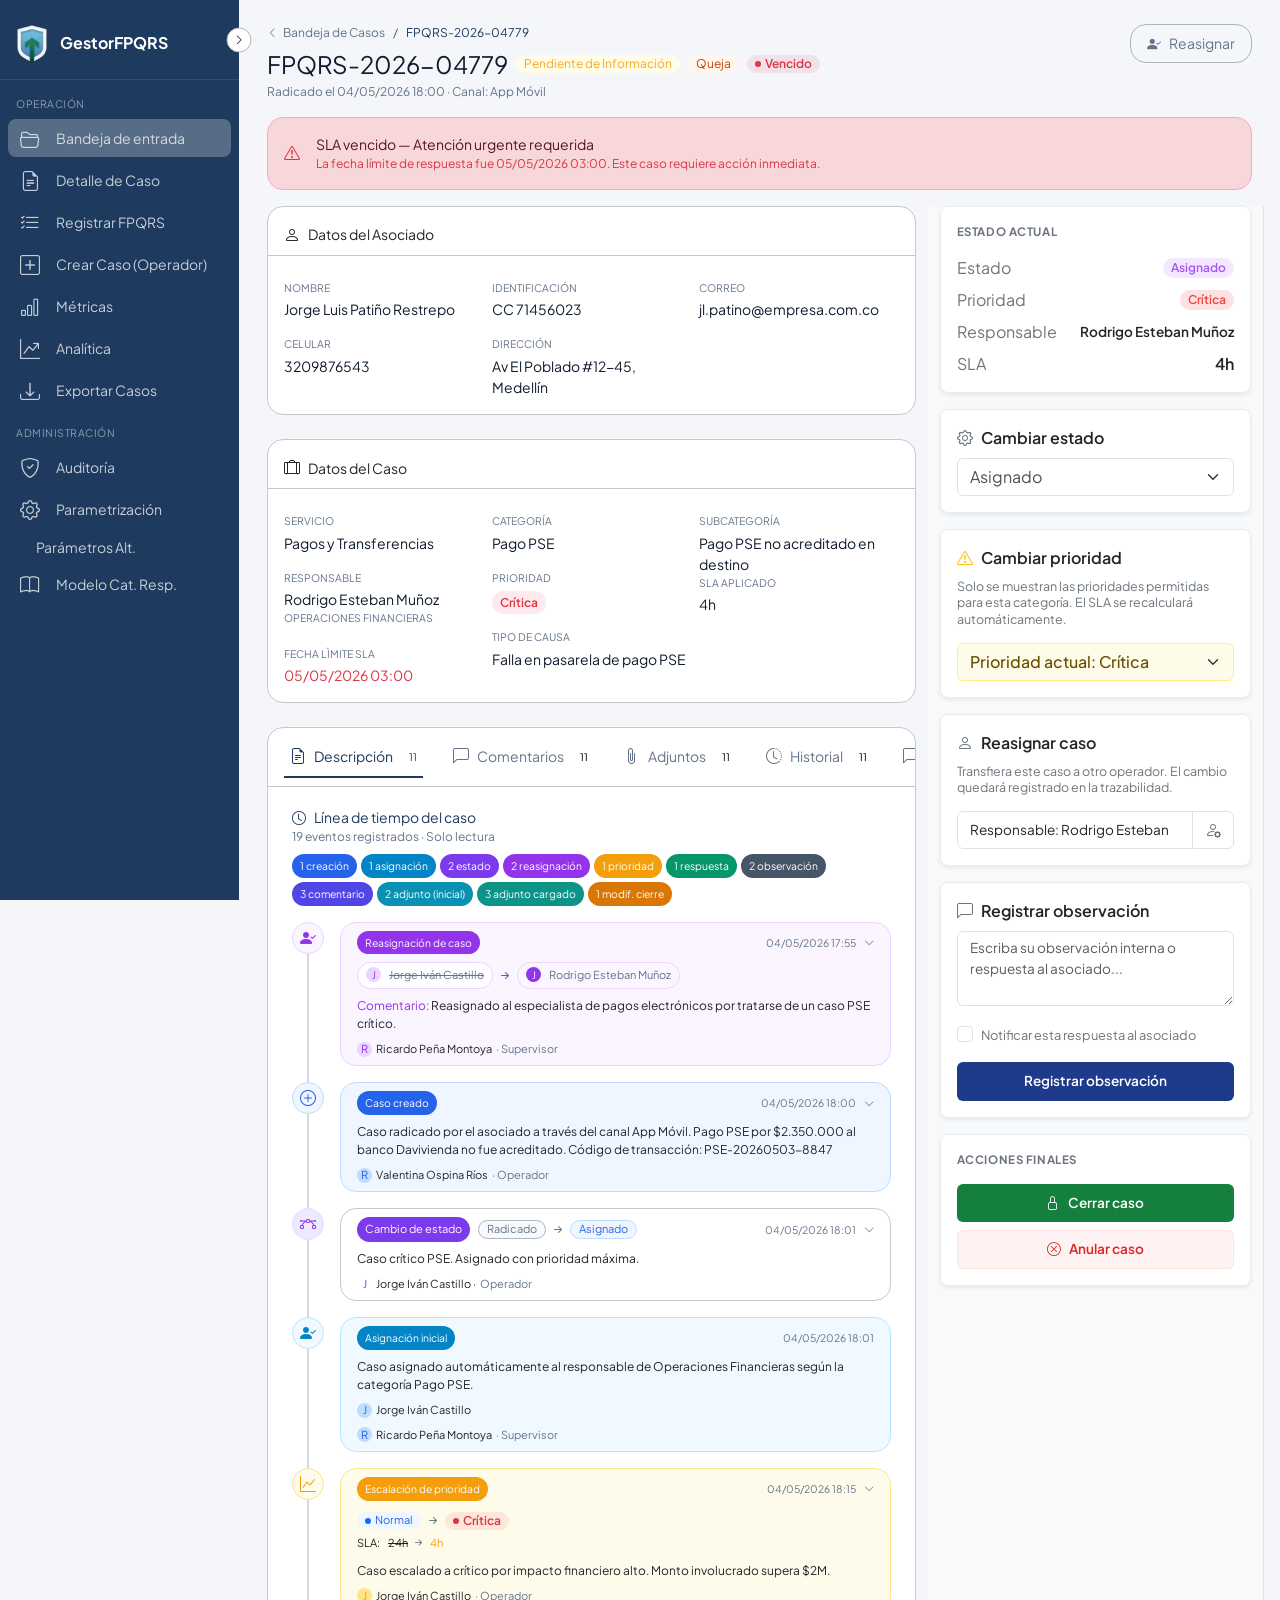
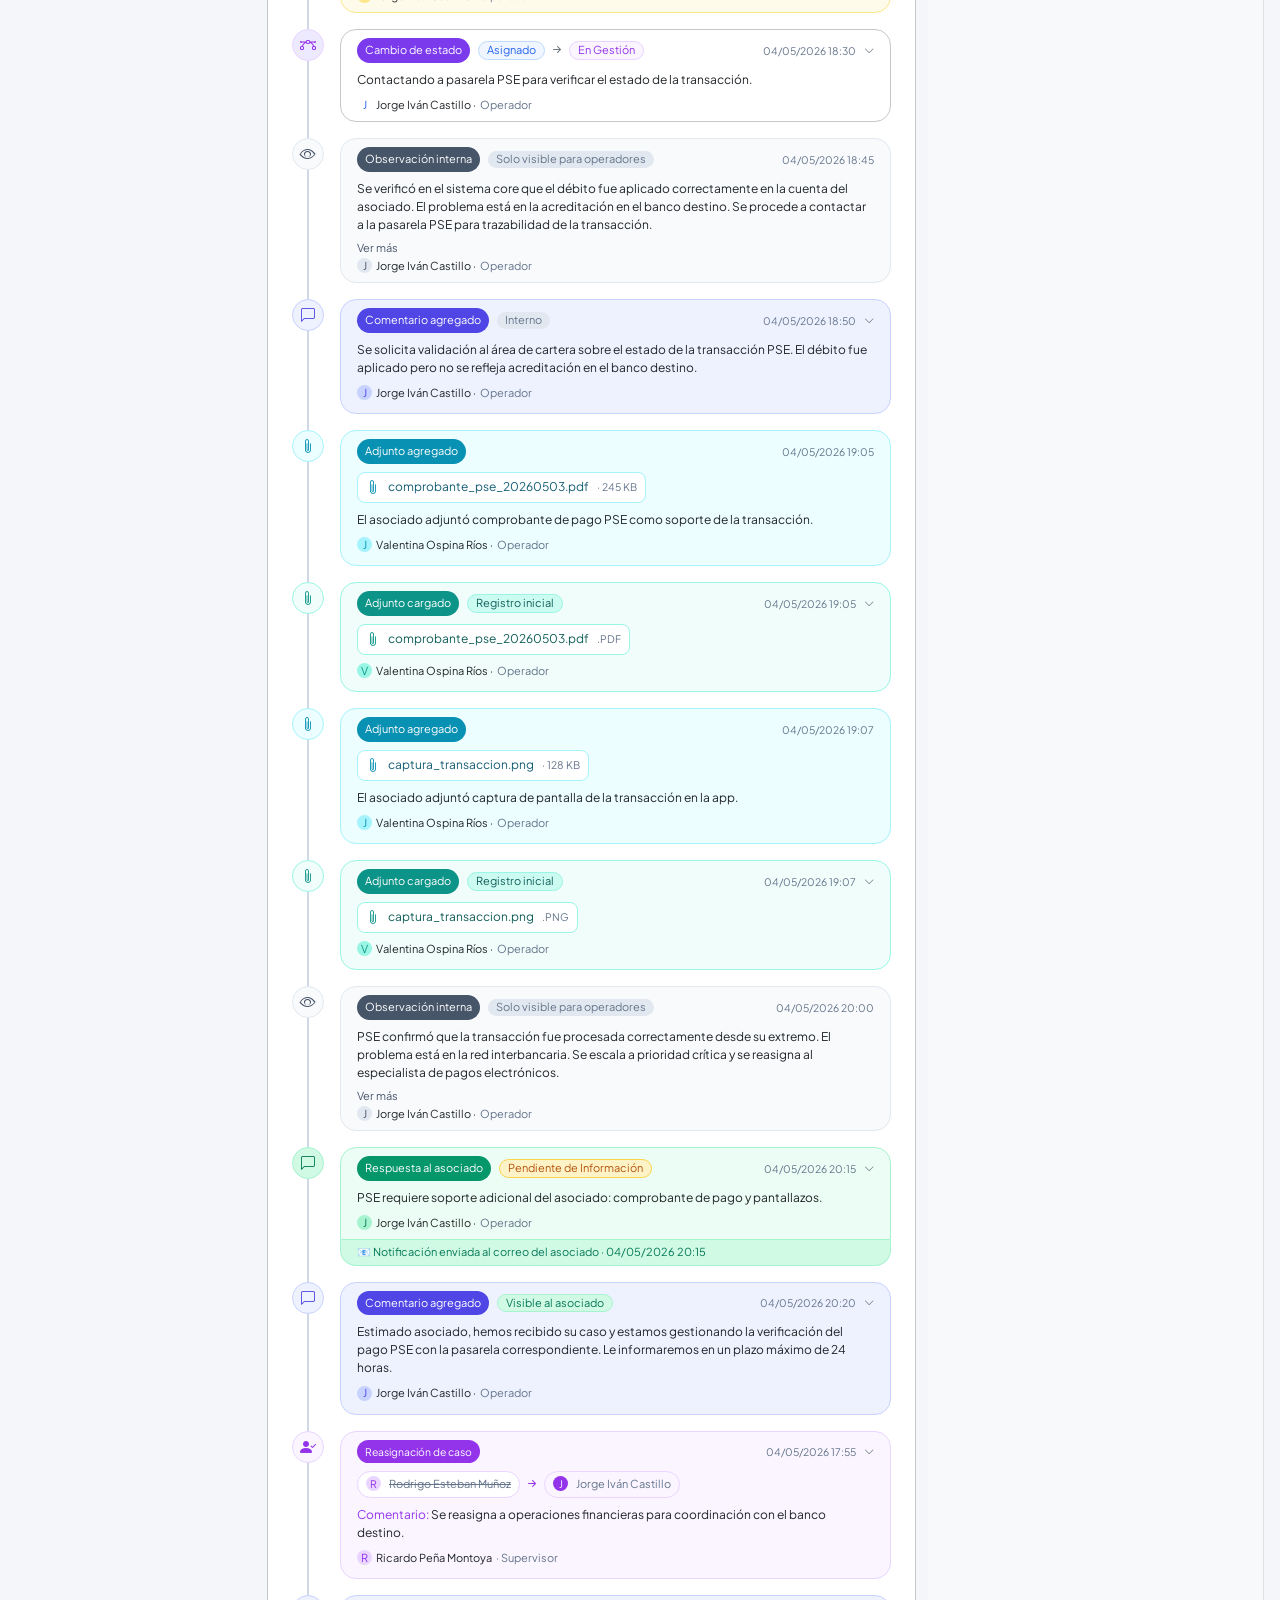
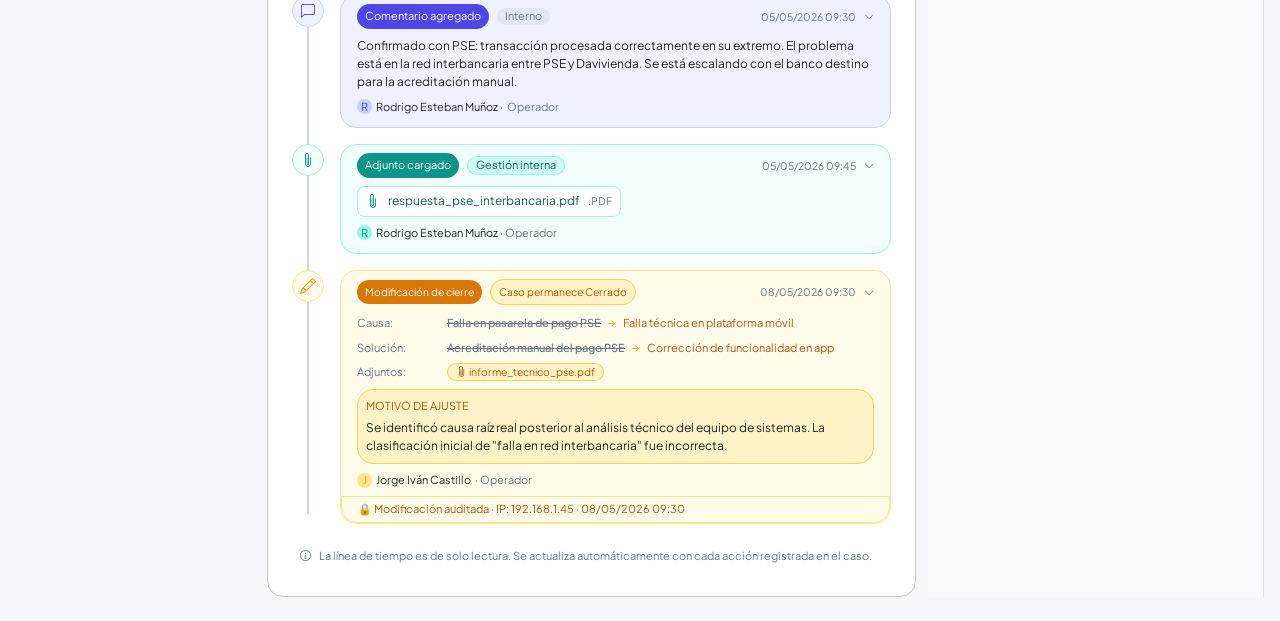
==== caseDetail.html @ 12d09655 "Terminamos el show/hide de cada tarjeta" ====
<!DOCTYPE html>
<html lang="es">
<head>
  <meta charset="UTF-8">
  <meta name="viewport" content="width=device-width, initial-scale=1.0">
  <title>GestorFPQRS - Gestión de Casos Financieros</title>
  <link href="https://cdn.jsdelivr.net/npm/bootstrap@5.3.8/dist/css/bootstrap.min.css" rel="stylesheet" integrity="sha384-sRIl4kxILFvY47J16cr9ZwB07vP4J8+LH7qKQnuqkuIAvNWLzeN8tE5YBujZqJLB" crossorigin="anonymous">
  <link rel="stylesheet" href="https://cdn.jsdelivr.net/npm/bootstrap-icons@1.13.1/font/bootstrap-icons.min.css">
  <link rel="preconnect" href="https://fonts.googleapis.com">
  <link rel="preconnect" href="https://fonts.gstatic.com" crossorigin>
  <link href="https://fonts.googleapis.com/css2?family=Plus+Jakarta+Sans:ital,wght@0,200..800;1,200..800&family=Zilla+Slab:ital,wght@0,300;0,400;0,500;0,600;0,700;1,300;1,400;1,500;1,600;1,700&display=swap" rel="stylesheet">
  <link rel="stylesheet" href="/assets/css/index.css" />
</head>
<body>
  <div class="container-fluid p-0">

    <div class="w-100 min-vh-100 d-flex justify-content-between align-items-stretch">
      <aside class="Management-left-bar py-4 text-white d-flex flex-column flex-shrink-0 bg-clr-primary">
        <div class="Management-left-bar__content d-flex align-items-center gap-2 border-bottom border-1 border-white border-opacity-10 w-100 px-3 pb-3 position-relative">
          <figure class="m-0 Management-left-bar__content-logo">
            <img src="./assets/images/logo.webp" alt="Logo" />
          </figure>
          <p class="m-0 ms-1 fw-bold hide-nav-child">GestorFPQRS</p>

          <button type="button"  id="btnMenuAction" class="bg-white border border-1 border-dark-subtle rounded-circle position-absolute top-0 start-100 translate-middle d-flex justify-content-center align-items-center btn-float mt-3">
            <i class="bi bi-chevron-right text-small2"></i>
          </button>
        </div>

        <div class="Management-left-bar__menu p-2 py-3">
          <p class="menu-title text-small2 text-white text-opacity-50 text-uppercase fw-normal ps-2 my-2 mt-0 hide-nav-child">Operación</p>
          <nav class="navigation d-flex flex-column gap-1">
            <a href="#" class="text-decoration-none px-2 py-1 text-white text-opacity-75 rounded-3 d-flex align-items-center gap-3 bg-white bg-opacity-25">
              <i class="bi bi-folder2-open ms-1 fs-5"></i>
              <span  class="pe-3 hide-nav-child">Bandeja de entrada</span>
            </a>
            <a href="#" class="text-decoration-none px-2 py-1 text-white text-opacity-75 rounded-3 d-flex align-items-center gap-3">
              <i class="bi bi-file-earmark-text ms-1 fs-5"></i>
              <span  class="pe-3 hide-nav-child">Detalle de Caso</span>
            </a>
            <a href="#" class="text-decoration-none px-2 py-1 text-white text-opacity-75 rounded-3 d-flex align-items-center gap-3">
              <i class="bi bi-list-check ms-1 fs-5"></i>
              <span  class="pe-3 hide-nav-child">Registrar FPQRS</span>
            </a>
            <a href="#" class="text-decoration-none px-2 py-1 text-white text-opacity-75 rounded-3 d-flex align-items-center gap-3">
              <i class="bi bi-plus-square ms-1 fs-5"></i>
              <span  class="pe-3 hide-nav-child">Crear Caso (Operador)</span>
            </a>
            <a href="#" class="text-decoration-none px-2 py-1 text-white text-opacity-75 rounded-3 d-flex align-items-center gap-3">
              <i class="bi bi-bar-chart ms-1 fs-5"></i>
              <span  class="pe-3 hide-nav-child">Métricas</span>
            </a>
            <a href="#" class="text-decoration-none px-2 py-1 text-white text-opacity-75 rounded-3 d-flex align-items-center gap-3">
              <i class="bi bi-graph-up-arrow ms-1 fs-5"></i>
              <span  class="pe-3 hide-nav-child">Analítica</span>
            </a>
            <a href="#" class="text-decoration-none px-2 py-1 text-white text-opacity-75 rounded-3 d-flex align-items-center gap-3">
              <i class="bi bi-download ms-1 fs-5"></i>
              <span  class="pe-3 hide-nav-child">Exportar Casos</span>
            </a>
          </nav>
        </div>
        <div class="Management-left-bar__menu p-2 pt-0">
          <p class="menu-title text-small2 text-white text-opacity-50 text-uppercase fw-normal ps-2 my-2 mt-0 hide-nav-child">Administración</p>
          <nav class="navigation d-flex flex-column gap-1">
            <a href="#" class="text-decoration-none px-2 py-1 text-white text-opacity-75 rounded-3 d-flex align-items-center gap-3">
              <i class="bi bi-shield-check ms-1 fs-5"></i>
              <span  class="pe-3 hide-nav-child">Auditoría</span>
            </a>
            <a href="#" class="text-decoration-none px-2 py-1 text-white text-opacity-75 rounded-3 d-flex align-items-center gap-3">
              <i class="bi bi-gear ms-1 fs-5"></i>
              <span  class="pe-3 hide-nav-child">Parametrización</span>
            </a>
            <a href="#" class="text-decoration-none px-2 py-1 text-white text-opacity-75 rounded-3 d-flex align-items-center gap-3">
              <i class="bi bi-flask ms-1 fs-5"></i>
              <span  class="pe-3 hide-nav-child">Parámetros Alt.</span>
            </a>
            <a href="#" class="text-decoration-none px-2 py-1 text-white text-opacity-75 rounded-3 d-flex align-items-center gap-3">
              <i class="bi bi-book ms-1 fs-5"></i>
              <span  class="pe-3 hide-nav-child">Modelo Cat. Resp.</span>
            </a>
          </nav>
        </div>

      </aside>

      <main class="d-flex justify-content-start align-items-start flex-column py-4 flex-grow-1 main-content px-3">
        <header class="container-xxl d-flex justify-content-between align-items-start">
          <div class="">
            <nav aria-label="breadcrumb">
              <ol class="breadcrumb align-items-start mb-2">
                <li class="breadcrumb-item d-flex"><a href="#" class="text-decoration-none text-small cl-card-text"><i class="bi bi-chevron-left text-small2 me-1"></i> Bandeja de Casos</a></li>
                <li class="breadcrumb-item active text-small clr-primary" aria-current="page">FPQRS-2026-04779</li>
              </ol>
            </nav>
            <div class="d-flex align-items-center gap-2">
              <h3 class="text-blue-black fw-normal mb-0 fs-4 text-uppercase">FPQRS-2026-04779</h3>
              <p class="badged-pending px-2 rounded-4 m-0 bg-opacity-10 text-small">Pendiente de Información</p>
              <p class="badged-queja px-2 rounded-4 m-0 bg-opacity-10 text-small">Queja</p>
              <span class="text-small text-danger fw-semibold bg-danger px-2 rounded-4 bg-opacity-10 d-flex align-items-center">
                <span class="rounded-circle bg-danger d-inline-block me-1" style="width:6px;height:6px"></span>
                Vencido
              </span>
            </div>
            <p class="text-small cl-card-text mt-1">Radicado el 04/05/2026 18:00 · Canal: App Móvil</p>
          </div>
          <button class="d-flex justify-content-center align-items-center gap-2 border-1 p-2 px-3 rounded-4 bg-transparent border border-1 border-dark-subtle">
            <i class="bi bi-person-check-fill fs-14 cl-card-text"></i>
            <span class="fs-14 cl-card-text">Reasignar</span>
          </button>
        </header>
        <div class="container-xxl">
          <div class="alert alert-danger d-flex align-items-center justify-content-start w-100 rounded-4 p-3 " role="alert">
            <i class="bi bi-exclamation-triangle fs-6 fw-bold text-danger pe-3"></i>
            <div>
              <p class="mb-0 fs-14 text-danger-emphasis">SLA vencido — Atención urgente requerida</p>
              <p class="mb-0 text-small text-danger">La fecha límite de respuesta fue 05/05/2026 03:00. Este caso requiere acción inmediata.</p>
            </div>
          </div>
        </div>

        <div class="container-xxl">
          <div class="row justify-content-center g-4">
            <div class="col-xl-8 col-12">
              <div class="bg-white rounded-4 border border-1 border-secondary-subtle">
                <div class="d-flex align-items-center gap-2 p-3 pb-2 border-bottom border-1 border-secondary-subtle">
                  <i class="bi bi-person"></i>
                  <p class="m-0 fs-14">Datos del Asociado</p>
                </div>
                <div class="p-3 pt-2">
                  <div class="row mt-2 g-2">
                    <div class="col-12 col-sm-6 col-md-4 d-flex flex-column gap-3">
                      <div class="data-name">
                        <p class="text-uppercase text-small2 cl-card-text mb-1">Nombre</p>
                        <p class="fs-14 mb-0 text-blue-black">Jorge Luis Patiño Restrepo</p>
                      </div>
                      <div class="data-name">
                        <p class="text-uppercase text-small2 cl-card-text mb-1">Celular</p>
                        <p class="fs-14 mb-0 text-blue-black">3209876543</p>
                      </div>
                    </div>
                    <div class="col-12 col-sm-6 col-md-4 d-flex flex-column gap-3">
                      <div class="data-name">
                        <p class="text-uppercase text-small2 cl-card-text mb-1">Identificación</p>
                        <p class="fs-14 mb-0 text-blue-black">CC 71456023</p>
                      </div>
                      <div class="data-name">
                        <p class="text-uppercase text-small2 cl-card-text mb-1">Dirección</p>
                        <p class="fs-14 mb-0 text-blue-black">Av El Poblado #12-45, Medellín</p>
                      </div>
                    </div>
                    <div class="col-12 col-md-4">
                      <div class="data-name">
                        <p class="text-uppercase text-small2 cl-card-text mb-1">Correo</p>
                        <p class="fs-14 mb-0 text-blue-black">jl.patino@empresa.com.co</p>
                      </div>
                    </div>
                  </div>
                </div>
              </div>

              <div class="bg-white rounded-4 border border-1 border-secondary-subtle mt-4">
                <div class="d-flex align-items-center gap-2 p-3 pb-2 border-bottom border-1 border-secondary-subtle">
                  <i class="bi bi-suitcase-lg"></i>
                  <p class="m-0 fs-14">Datos del Caso</p>
                </div>
                <div class="p-3 pt-2">
                  <div class="row mt-2 g-2">
                    <div class="col-12 col-sm-6 col-md-4 d-flex flex-column gap-3">
                      <div class="data-name">
                        <p class="text-uppercase text-small2 cl-card-text mb-1">Servicio</p>
                        <p class="fs-14 mb-0 text-blue-black">Pagos y Transferencias</p>
                      </div>
                      <div class="data-name">
                        <p class="text-uppercase text-small2 cl-card-text mb-1">Responsable</p>
                        <p class="fs-14 mb-0 text-blue-black">Rodrigo Esteban Muñoz</p>
                        <p class="text-uppercase text-small2 cl-card-text mb-1">Operaciones Financieras</p>
                      </div>
                      <div class="data-name">
                        <p class="text-uppercase text-small2 cl-card-text mb-1">Fecha lìmite SLA</p>
                        <p class="fs-14 mb-0 text-danger">05/05/2026 03:00</p>
                      </div>
                    </div>
                    <div class="col-12 col-sm-6 col-md-4 d-flex flex-column gap-3">
                      <div class="data-name">
                        <p class="text-uppercase text-small2 cl-card-text mb-1">Categoría</p>
                        <p class="fs-14 mb-0 text-blue-black">Pago PSE</p>
                      </div>
                      <div class="data-name">
                        <p class="text-uppercase text-small2 cl-card-text mb-1">Prioridad</p>
                        <span class="text-small text-danger fw-semibold bg-danger py-1 px-2 rounded-4 bg-opacity-10 ">
                          Crítica
                        </span>
                      </div>
                      <div class="data-name">
                        <p class="text-uppercase text-small2 cl-card-text mb-1">Tipo de Causa</p>
                        <p class="fs-14 mb-0 text-blue-black">Falla en pasarela de pago PSE</p>
                      </div>
                    </div>
                    <div class="col-12 col-md-4">
                      <div class="data-name">
                        <p class="text-uppercase text-small2 cl-card-text mb-1">Subcategoría</p>
                        <p class="fs-14 mb-0 text-blue-black">Pago PSE no acreditado en destino</p>
                      </div>
                      <div class="data-name">
                        <p class="text-uppercase text-small2 cl-card-text mb-1">SLA aplicado</p>
                        <p class="fs-14 mb-0 text-blue-black">4h</p>
                      </div>
                    </div>
                  </div>
                </div>
              </div>

              <div class="bg-white rounded-4 border border-1 border-secondary-subtle mt-4">
                <div class="p-2 px-3 d-flex gap-4 overflow-x-auto border-bottom border-1 border-secondary-subtle">
                  <button class="border-0 border-bottom border-2 border-white py-2 bg-transparent d-flex align-items-center gap-2 btn-tab-active outline-0 btnTab" data-tab="description">
                    <i class="bi bi-file-earmark-text cl-card-text"></i>
                    <span class="fs-14 cl-card-text">Descripción</span>
                    <span class="text-small2 ms-2">11</span>
                  </button>
                  <button class="border-0 border-bottom border-2 border-white py-2 bg-transparent d-flex align-items-center gap-2 outline-0 btnTab" data-tab="comments">
                    <i class="bi bi-chat-left cl-card-text"></i>
                    <span class="fs-14 cl-card-text">Comentarios</span>
                    <span class="text-small2 ms-2">11</span>
                  </button>
                  <button class="border-0 border-bottom border-2 border-white py-2 bg-transparent d-flex align-items-center gap-2 outline-0 btnTab" data-tab="clip">
                    <i class="bi bi-paperclip cl-card-text"></i>
                    <span class="fs-14 cl-card-text">Adjuntos</span>
                    <span class="text-small2 ms-2">11</span>
                  </button>
                  <button class="border-0 border-bottom border-2 border-white py-2 bg-transparent d-flex align-items-center gap-2 outline-0 btnTab" data-tab="history">
                    <i class="bi bi-clock-history cl-card-text"></i>
                    <span class="fs-14 cl-card-text">Historial</span>
                    <span class="text-small2 ms-2">11</span>
                  </button>
                  <button class="border-0 border-bottom border-2 border-white py-2 bg-transparent d-flex align-items-center gap-2 outline-0 btnTab" data-tab="response">
                    <i class="bi bi-chat-left cl-card-text"></i>
                    <span class="fs-14 cl-card-text">Respuestas</span>
                    <span class="text-small2 ms-2">11</span>
                  </button>
                </div>

                <section id="contentTab" class="p-3">
                  <div id="description" class="d-none">
                    <p class="cl-card-text text-uppercase text-small">Descripción del caso</p>
                    <div class="p-3">
                      <p class="mb-0 fs-14">Pago PSE por $2.350.000 al banco Davivienda no fue acreditado. Código: PSE-20260503-8847.</p>
                    </div>
                  </div>
                  <div id="comments" class="d-none">
                    <div class="d-flex justify-content-between py-2 px-2 pb-3">
                      <div class="d-flex align-items-center gap-2">
                        <i class="bi bi-chat-left clr-primary fs-14"></i>
                        <span class="fs-14 clr-primary">Comentarios</span>
                        <span class="text-small2">3</span>
                      </div>

                      <div class="d-flex gap-2">
                        <div class="d-flex gap-1">
                          <button class="bg-white border-0 rounded-2 text-small2 cl-card-text px-2">Todos</button>
                          <button class="bg-white border-0 rounded-2 text-small2 cl-card-text px-2">Interno</button>
                          <button class="bg-white border-0 rounded-2 text-small2 cl-card-text px-2">Visibles</button>
                        </div>
                        <button class="border-0 bg-clr-primary py-1 px-3 rounded-4 text-white text-small">
                          <i class="bi bi-plus-lg"></i>
                          <span class="ms-1">Agregar comentario</span>
                        </button>
                      </div>
                    </div>

                    <div class="py-2 px-3 rounded-4 border border-1 border-secondary-subtle bg-light mb-3">
                      <div class="d-flex align-items-start gap-2">
                        <span class="rounded-circle text-small bg-secondary bg-opacity-25 p-0 ratio-1x1 avatar-name d-flex align-items-center justify-content-center">J</span>
                        <div class="d-flex flex-column">
                          <div class="d-flex align-items-center gap-2">
                            <p class="text-small text-blue-black mb-0">Jorge Iván Castillo</p>
                            <span class="text-small2 bg-secondary px-2 py-0 rounded-4 bg-opacity-10 d-flex align-items-center text-blue-black">
                              <i class="bi bi-lock d-inline-block me-1"></i>
                              Interno
                            </span>
                          </div>
                          <div class="d-flex gap-2">
                            <p class="text-small2 text-blue-black mb-0"><i class="bi bi-clock d-inline-block me-1"></i> 04/05/2026 18:50</p>
                            <p class="text-small2 text-blue-black mb-0">· IP: 190.24.135.78</p>
                          </div>
                        </div>

                        <button class="bg-transparent p-0 border-0 ms-auto">
                          <i class="bi bi-chevron-up text-small2"></i>
                        </button>
                      </div>

                      <div class="bg-white rounded-4 p-2 border border-1 border-secondary-subtle mt-3">
                        <p class="mb-0 fs-14 p-1">Se solicita validación al área de cartera sobre el estado de la transacción PSE. El débito fue aplicado pero no se refleja acreditación en el banco destino.</p>
                      </div>
                    </div>
                    <div class="py-2 px-3 rounded-4 bg-opac-esmerald border-esmerald mb-3">
                      <div class="d-flex align-items-start gap-2">
                        <span class="rounded-circle text-small bg-esmerald p-0 ratio-1x1 avatar-name d-flex align-items-center justify-content-center">J</span>
                        <div class="d-flex flex-column">
                          <div class="d-flex align-items-center gap-2">
                            <p class="text-small text-blue-black mb-0">Jorge Iván Castillo</p>
                            <span class="text-small2 bg-esmerald px-2 py-0 rounded-4  d-flex align-items-center text-blue-black">
                              <i class="bi bi-eye d-inline-block me-1"></i>
                              Visible al asociado
                            </span>
                          </div>
                          <div class="d-flex gap-2">
                            <p class="text-small2 text-blue-black mb-0"><i class="bi bi-clock d-inline-block me-1"></i> 04/05/2026 20:20</p>
                            <p class="text-small2 text-blue-black mb-0">· IP: 190.24.135.78</p>
                          </div>
                        </div>

                        <button class="bg-transparent p-0 border-0 ms-auto">
                          <i class="bi bi-chevron-up text-small2"></i>
                        </button>
                      </div>

                      <div class="bg-white rounded-4 p-2 border-esmerald mt-3">
                        <p class="mb-0 fs-14 p-1">Estimado asociado, hemos recibido su caso y estamos gestionando la verificación del pago PSE con la pasarela correspondiente. Le informaremos en un plazo máximo de 24 horas.</p>
                      </div>
                    </div>
                    <div class="py-2 px-3 rounded-4 border border-1 border-secondary-subtle bg-light mb-3">
                      <div class="d-flex align-items-start gap-2">
                        <span class="rounded-circle text-small bg-secondary bg-opacity-25 p-0 ratio-1x1 avatar-name d-flex align-items-center justify-content-center">J</span>
                        <div class="d-flex flex-column">
                          <div class="d-flex align-items-center gap-2">
                            <p class="text-small text-blue-black mb-0">Jorge Iván Castillo</p>
                            <span class="text-small2 bg-secondary px-2 py-0 rounded-4 bg-opacity-10 d-flex align-items-center text-blue-black">
                              <i class="bi bi-lock d-inline-block me-1"></i>
                              Interno
                            </span>
                          </div>
                          <div class="d-flex gap-2">
                            <p class="text-small2 text-blue-black mb-0"><i class="bi bi-clock d-inline-block me-1"></i> 04/05/2026 18:50</p>
                            <p class="text-small2 text-blue-black mb-0">· IP: 190.24.135.78</p>
                          </div>
                        </div>

                        <button class="bg-transparent p-0 border-0 ms-auto">
                          <i class="bi bi-chevron-up text-small2"></i>
                        </button>
                      </div>

                      <div class="bg-white rounded-4 p-2 border border-1 border-secondary-subtle mt-3">
                        <p class="mb-0 fs-14 p-1">Se solicita validación al área de cartera sobre el estado de la transacción PSE. El débito fue aplicado pero no se refleja acreditación en el banco destino.</p>
                      </div>
                    </div>
                  </div>
                  <div id="clip" class="d-none">
                    <div class="d-flex justify-content-between py-1 px-2 pb-3">
                      <div class="d-flex align-items-center gap-2">
                        <i class="bi bi-paperclip clr-primary fs-14"></i>
                        <span class="fs-14 clr-primary">Adjuntos</span>
                        <span class="text-small2">3</span>
                      </div>

                      <div class="d-flex gap-2">
                        <select class="form-select text-small bs-none select-small" name="select">
                          <option value="1" class="text-small">Todos los tipos</option>
                          <option value="2" class="text-small">Registro inicial</option>
                          <option value="3" class="text-small">Gestión interna</option>
                          <option value="3" class="text-small">Cierre</option>
                          <option value="3" class="text-small">Respuesta al asociado</option>
                        </select>
                        <button class="border-0 bg-clr-primary py-1 px-3 rounded-4 text-white text-small btn-w-icon">
                          <i class="bi bi-plus-lg"></i>
                          <span class="ms-1">Cargar adjuntos</span>
                        </button>
                      </div>

                    </div>

                    <div class="d-flex flex-column">
                      <div class="rounded-4 border border-1 border-secondary-subtle px-3 py-2 d-flex gap-3 align-items-center mb-2">
                        <span class="p-2 ratio-1x1 rounded-3 clr-primary d-flex justify-content-center align-items-center icon-cnt-adj">
                          <i class="bi bi-file-earmark-text"></i>
                        </span>
                        <div class="d-flex flex-column ">
                          <div class="d-flex align-items-center gap-2">
                            <p class="fs-14 clr-primary mb-0">comprobante_pse_20260503.pdf</p>
                            <span class="text-primary bg-primary p-1 rounded-3 text-small2 bg-opacity-10">Registro inicial</span>
                            <span class="text-small2 bg-secondary px-2 py-0 rounded-4 bg-opacity-10 d-flex align-items-center text-blue-black">
                              <i class="bi bi-eye-slash d-inline-block me-1"></i>
                              Interno
                            </span>
                          </div>
                          <div class="d-flex gap-2">
                            <p class="text-small2 cl-card-text mb-0">245.0 KB</p>
                            <p class="text-small2 cl-card-text mb-0 text-uppercase">.pdf</p>
                            <p class="text-small2 cl-card-text mb-0">04/05/2026 19:05</p>
                          </div>
                        </div>
                      </div>

                      <div class="rounded-4 border border-1 border-secondary-subtle px-3 py-2 d-flex gap-3 align-items-center mb-2">
                        <span class="bg-info-subtle p-2 ratio-1x1 rounded-3 clr-primary d-flex justify-content-center align-items-center icon-cnt-adj">
                          <i class="bi bi-file-earmark-text"></i>
                        </span>
                        <div class="d-flex flex-column ">
                          <div class="d-flex align-items-center gap-2">
                            <p class="fs-14 clr-primary mb-0">captura_transaccion.png</p>
                            <span class="text-primary bg-primary p-1 rounded-3 text-small2 bg-opacity-10">Registro inicial</span>
                            <span class="text-small2 bg-secondary px-2 py-0 rounded-4 bg-opacity-10 d-flex align-items-center text-blue-black">
                              <i class="bi bi-eye-slash d-inline-block me-1"></i>
                              Interno
                            </span>
                          </div>
                          <div class="d-flex gap-2">
                            <p class="text-small2 cl-card-text mb-0">245.0 KB</p>
                            <p class="text-small2 cl-card-text mb-0 text-uppercase">.pdf</p>
                            <p class="text-small2 cl-card-text mb-0">04/05/2026 19:05</p>
                          </div>
                        </div>
                      </div>

                      <div class="rounded-4 border border-1 border-secondary-subtle px-3 py-2 d-flex gap-3 align-items-center mb-2">
                        <span class="p-2 ratio-1x1 rounded-3 clr-primary d-flex justify-content-center align-items-center icon-cnt-adj">
                          <i class="bi bi-file-earmark-text"></i>
                        </span>
                        <div class="d-flex flex-column ">
                          <div class="d-flex align-items-center gap-2">
                            <p class="fs-14 clr-primary mb-0">respuesta_pse_interbancaria.pdf</p>
                            <span class="text-primary bg-primary p-1 rounded-3 text-small2 bg-opacity-10">Registro inicial</span>
                            <span class="text-small2 bg-secondary px-2 py-0 rounded-4 bg-opacity-10 d-flex align-items-center text-blue-black">
                              <i class="bi bi-eye-slash d-inline-block me-1"></i>
                              Interno
                            </span>
                          </div>
                          <div class="d-flex gap-2">
                            <p class="text-small2 cl-card-text mb-0">245.0 KB</p>
                            <p class="text-small2 cl-card-text mb-0 text-uppercase">.pdf</p>
                            <p class="text-small2 cl-card-text mb-0">04/05/2026 19:05</p>
                          </div>
                        </div>
                      </div>
                    </div>
                  </div>
                  <div id="history" class="">
                    <div class="d-flex flex-column justify-content-between py-1 px-2 pb-3">
                      <div class="d-flex align-items-center gap-2">
                        <i class="bi bi-clock clr-primary fs-14"></i>
                        <span class="fs-14 clr-primary">Línea de tiempo del caso</span>
                      </div>

                      <p class="text-small cl-card-text mb-0">19 eventos registrados · Solo lectura</p>

                      <div class="mt-2 d-flex gap-1 flex-wrap">
                        <span class="text-white bg--blue p-1 px-2 rounded-4 text-small2">1 creación</span>
                        <span class="text-white bg--cyan p-1 px-2 rounded-4 text-small2">1 asignación</span>
                        <span class="text-white bg--violet p-1 px-2 rounded-4 text-small2">2 estado</span>
                        <span class="text-white bg--purple p-1 px-2 rounded-4 text-small2">2 reasignación</span>
                        <span class="text-white bg--orange p-1 px-2 rounded-4 text-small2">1 prioridad</span>
                        <span class="text-white bg--esmerald p-1 px-2 rounded-4 text-small2">1 respuesta</span>
                        <span class="text-white bg--slate p-1 px-2 rounded-4 text-small2">2 observación</span>

                        <span class="text-white bg-indigo p-1 px-2 rounded-4 text-small2">3 comentario</span>
                        <span class="text-white bg--cyan2 p-1 px-2 rounded-4 text-small2">2 adjunto (inicial)</span>
                        <span class="text-white bg--teal p-1 px-2 rounded-4 text-small2">3 adjunto cargado</span>
                        <span class="text-white bg--amber p-1 px-2 rounded-4 text-small2">1 modif. cierre</span>
                      
                      </div>

                      <section class="cards-time">
                        <!-- Card 1 -->
                        <div class="d-flex mt-3 gap-3">
                          <div class="d-flex">
                            <span class="rounded-circle p-0 ratio-1x1 avatar-name2 z-1 d-flex align-items-center justify-content-center purple-30Op border-purple">
                              <i class="bi bi-person-check-fill color--purple"></i>
                            </span>
                          </div>

                          <div class="purple-30Op rounded-4 border-purple w-100 py-2 px-3" data-card-container>
                            <div class="d-flex justify-content-between align-items-center mb-2">
                              <span class="text-white bg--purple p-1 px-2 rounded-4 text-small2">Reasignación de caso</span>
                              <p class="text-small2 cl-card-text mb-0 d-flex align-items-center gap-2">
                                <span>04/05/2026 17:55</span>
                                <button class="border-0 p-0 text-small2 bg-transparent text-secondary arrow-card" data-card-role="button">
                                  <i class="bi bi-chevron-down"></i>
                                </button>
                              </p>
                            </div>
                            <div class="d-flex gap-1 align-items-center">
                              <p class="cl-card-text bg-white p-1 px-2 rounded-4 fs-11 mb-0 border-purple d-flex">
                                <span class="rounded-circle text-small2 bg--purple2 p-0 ratio-1x1 letter-min-name d-flex align-items-center justify-content-center me-2 color--purple">J</span>
                                <span class="text-decoration-line-through">Jorge Iván Castillo</span>
                              </p>
                              <i class="bi bi-arrow-right-short color--purple text-opacity-10"></i>
                              <p class="cl-card-text b p-1 px-2 rounded-4 fs-11 mb-0 border-purple d-flex">
                                <span class="rounded-circle text-small2 p-0 ratio-1x1 letter-min-name d-flex align-items-center justify-content-center me-2 text-white bg--purple">J</span>
                                <span>Rodrigo Esteban Muñoz</span>
                              </p>
                            </div>
                            <p class="mt-2 text-small mb-0"><span class="color--purple">Comentario:</span> Reasignado al especialista de pagos electrónicos por tratarse de un caso PSE crítico.</p>

                            <div class="d-flex flex-column gap-1 border-purple border-bottom-0 border-start-0 border-end-0 mt-2 pt-2 d-none" data-card-role="content">
                              <div class="d-flex align-items-start">
                                <div class="description-card">
                                  <p class="fs-11 mb-0 text-muted">Tipo de evento:</p> 
                                </div>
                                <div class="col-auto">
                                  <p class="fs-11 mb-0">Reasignación de caso</p>
                                </div>
                              </div>
                              <div class="d-flex align-items-start justify-content-start">
                                <div class="description-card">
                                  <p class="fs-11 mb-0 text-muted">Responsable anterior:</p> 
                                </div>
                                <div class="col-auto">
                                  <p class="fs-11 mb-0">Jorge Iván Castillo</p>
                                </div>
                              </div>
                              <div class="d-flex align-items-start justify-content-start">
                                <div class="description-card">
                                  <p class="fs-11 mb-0 text-muted">Responsable nuevo:</p> 
                                </div>
                                <div class="col-auto">
                                  <p class="fs-11 mb-0">Rodrigo Esteban Muñoz</p>
                                </div>
                              </div>
                              <div class="d-flex align-items-start justify-content-start">
                                <div class="description-card">
                                  <p class="fs-11 mb-0 text-muted">Reasignado por:</p> 
                                </div>
                                <div class="col-auto">
                                  <p class="fs-11 mb-0">Ricardo Peña Montoya · Supervisor</p>
                                </div>
                              </div>
                              <div class="d-flex align-items-start justify-content-start">
                                <div class="description-card">
                                  <p class="fs-11 mb-0 text-muted">Fecha y hora:</p> 
                                </div>
                                <div class="col-auto">
                                  <p class="fs-11 mb-0">04/05/2026 17:55</p>
                                </div>
                              </div>
                              <div class="d-flex align-items-start justify-content-start">
                                <div class="description-card">
                                  <p class="fs-11 mb-0 text-muted">Comentario:</p> 
                                </div>
                                <div class="col-auto">
                                  <p class="fs-11 mb-0">Reasignado al especialista de pagos electrónicos por tratarse de un caso PSE crítico.</p>
                                </div>
                              </div>
                            </div>

                            <p class="fs-11 mb-0 mt-2 d-flex align-items-center text-small2 footerCard">
                              <span class="rounded-circle bg--purple2 p-0 ratio-1x1 letter-min-name d-flex align-items-center justify-content-center me-1 color--purple">R</span>
                              <span class="">Ricardo Peña Montoya &nbsp;</span>
                              <span class="fs-11 cl-card-text">· Supervisor</span>
                            </p>
                          </div>
                        </div>
                        <!-- END - Card 1 -->

                        <!-- Card 2 -->
                        <div class="d-flex mt-3 gap-3">
                          <div class="d-flex">
                            <span class="rounded-circle z-1 p-0 ratio-1x1 avatar-name2 d-flex align-items-center justify-content-center blue-30Op border-blue">
                              <i class="bi bi-plus-circle color--blue"></i>
                            </span>
                          </div>

                          <div class="blue-30Op rounded-4 border-blue w-100 py-2 px-3" data-card-container>
                            <div class="d-flex justify-content-between align-items-center mb-2">
                              <span class="text-white bg--blue p-1 px-2 rounded-4 text-small2">Caso creado</span>
                              <p class="text-small2 cl-card-text mb-0 d-flex align-items-center gap-2">
                                <span>04/05/2026 18:00</span>
                                <button class="border-0 p-0 text-small2 bg-transparent text-secondary arrow-card" data-card-role="button">
                                  <i class="bi bi-chevron-down"></i>
                                </button>
                              </p>
                            </div>
                            <p class="mt-2 text-small mb-0">Caso radicado por el asociado a través del canal App Móvil. Pago PSE por $2.350.000 al banco Davivienda no fue acreditado. Código de transacción: PSE-20260503-8847</p>

                            <div class="d-flex flex-column gap-1 border-blue border-bottom-0 border-start-0 border-end-0 mt-2 pt-2 gy-3 d-none" data-card-role="content">
                              <div class="d-flex align-items-start">
                                <div class="description-card">
                                  <p class="fs-11 mb-0 text-muted">Tipo de evento:</p> 
                                </div>
                                <div class="col-auto">
                                  <p class="fs-11 mb-0">Creación del caso</p>
                                </div>
                              </div>
                              <div class="d-flex align-items-start justify-content-start">
                                <div class="description-card">
                                  <p class="fs-11 mb-0 text-muted">Estado inicial:</p> 
                                </div>
                                <div class="col-auto">
                                  <p class="cl-card-text bg-body-tertiary py-0 px-2 rounded-4 fs-11 mb-0 d-flex border border-dark-subtle border-1">
                                    Radicado
                                  </p>
                                </div>
                              </div>
                              <div class="d-flex align-items-start justify-content-start">
                                <div class="description-card">
                                  <p class="fs-11 mb-0 text-muted">Responsable inicial:</p> 
                                </div>
                                <div class="col-auto">
                                  <p class="fs-11 mb-0">Jorge Iván Castillo</p>
                                </div>
                              </div>
                              <div class="d-flex align-items-start justify-content-start">
                                <div class="description-card">
                                  <p class="fs-11 mb-0 text-muted">Registrado por:</p> 
                                </div>
                                <div class="col-auto">
                                  <p class="fs-11 mb-0">Valentina Ospina Ríos · Operador</p>
                                </div>
                              </div>
                            </div>

                            <p class="fs-11 mb-0 mt-2 d-flex align-items-center text-small2 footerCard">
                              <span class="rounded-circle bg--blue2 p-0 ratio-1x1 letter-min-name d-flex align-items-center justify-content-center me-1 color--blue">R</span>
                              <span class="">Valentina Ospina Ríos &nbsp;</span>
                              <span class="fs-11 cl-card-text">· Operador</span>
                            </p>
                          </div>
                        </div>
                        <!-- END - Card 2 -->

                        <!-- Card 3 -->
                        <div class="d-flex mt-3 gap-3">
                          <div class="d-flex">
                            <span class="rounded-circle p-0 ratio-1x1 avatar-name2 z-1 d-flex align-items-center justify-content-center violet-30Op border-purple">
                              <i class="bi bi-bezier color--purple"></i>
                            </span>
                          </div>

                          <div class="bg-white rounded-4 border border-1 border-secondary-subtle w-100 py-2 px-3" data-card-container>
                            <div class="d-flex justify-content-between align-items-center mb-2">
                              <div class="d-flex align-items-center">
                                <span class="text-white bg--violet py-1 px-2 rounded-4 fs-11 me-2">Cambio de estado</span>
                                <div class="d-flex gap-1 align-items-center">
                                  <p class="cl-card-text bg-body-tertiary py-0 px-2 rounded-4 fs-11 mb-0 d-flex border border-dark-subtle border-1">
                                    Radicado
                                  </p>
                                  <i class="bi bi-arrow-right-short text-secondary text-opacity-10"></i>
                                  <p class="color--blue py-0 px-2 rounded-4 fs-11 mb-0 blue-30Op border-blue d-flex">
                                    Asignado
                                  </p>
                                </div>
                              </div>
                              <p class="text-small2 cl-card-text mb-0 d-flex align-items-center gap-2">
                                <span>04/05/2026 18:01</span>
                                <button class="border-0 p-0 text-small2 bg-transparent text-secondary arrow-card" data-card-role="button">
                                  <i class="bi bi-chevron-down"></i>
                                </button>
                              </p>
                            </div>
                            <p class="mt-2 text-small mb-0">Caso crítico PSE. Asignado con prioridad máxima.</p>

                            <div class="d-flex flex-column gap-1 border-top border-1 border-secondary-subtle mt-2 pt-2 gy-3 d-none" data-card-role="content">
                              <div class="d-flex align-items-start">
                                <div class="description-card">
                                  <p class="fs-11 mb-0 text-muted">Tipo de evento:</p> 
                                </div>
                                <div class="col-auto">
                                  <p class="fs-11 mb-0">Creación del caso</p>
                                </div>
                              </div>
                              <div class="d-flex align-items-start justify-content-start">
                                <div class="description-card">
                                  <p class="fs-11 mb-0 text-muted">Estado inicial:</p> 
                                </div>
                                <div class="col-auto">
                                  <p class="cl-card-text bg-body-tertiary py-0 px-2 rounded-4 fs-11 mb-0 d-flex border border-dark-subtle border-1">
                                    Radicado
                                  </p>
                                </div>
                              </div>
                              <div class="d-flex align-items-start justify-content-start">
                                <div class="description-card">
                                  <p class="fs-11 mb-0 text-muted">Estado inicial:</p> 
                                </div>
                                <div class="col-auto">
                                  <p class="color--blue py-0 px-2 rounded-4 fs-11 mb-0 blue-30Op border-blue d-flex">
                                    Asignado
                                  </p>
                                </div>
                              </div>
                              <div class="d-flex align-items-start justify-content-start">
                                <div class="description-card">
                                  <p class="fs-11 mb-0 text-muted">Registrado por:</p> 
                                </div>
                                <div class="col-auto">
                                  <p class="fs-11 mb-0">Jorge Iván Castillo · Operador</p>
                                </div>
                              </div>
                              <div class="d-flex align-items-start justify-content-start">
                                <div class="description-card">
                                  <p class="fs-11 mb-0 text-muted">Fecha y hora:</p> 
                                </div>
                                <div class="col-auto">
                                  <p class="fs-11 mb-0">04/05/2026 18:01</p>
                                </div>
                              </div>
                            </div>

                            <p class="fs-11 mb-0 mt-2 d-flex align-items-center text-small2 footerCard">
                              <span class="rounded-circle p-0 ratio-1x1 letter-min-name d-flex align-items-center justify-content-center me-1 color--blue">J</span>
                              <span class="fs-11">Jorge Iván Castillo · &nbsp;</span>
                              <span class="fs-11 cl-card-text">Operador</span>
                            </p>
                          </div>
                        </div>
                        <!-- END - Card 3 -->

                        <!-- Card 4 -->
                        <div class="d-flex mt-3 gap-3">
                          <div class="d-flex">
                            <span class="rounded-circle p-0 ratio-1x1 avatar-name2 z-1 d-flex align-items-center justify-content-center bg-50Op border-cyan">
                              <i class="bi bi-person-check-fill color--cyan"></i>
                            </span>
                          </div>

                          <div class="bg-50Op rounded-4 border-cyan w-100 py-2 px-3">
                            <div class="d-flex justify-content-between align-items-center mb-2">
                              <span class="text-white bg--cyan py-1 px-2 rounded-4 text-small2">Asignación inicial</span>
                              <p class="text-small2 cl-card-text mb-0">04/05/2026 18:01</p>
                            </div>
                            <p class="mt-2 text-small mb-0">Caso asignado automáticamente al responsable de Operaciones Financieras según la categoría Pago PSE.</p>

                            <p class="fs-11 mb-0 mt-2 d-flex align-items-center text-small2">
                              <span class="rounded-circle bg--blue2 p-0 ratio-1x1 letter-min-name d-flex align-items-center justify-content-center me-1 color--blue">J</span>
                              <span class="">Jorge Iván Castillo</span>
                            </p>
                            <p class="fs-11 mb-0 mt-2 d-flex align-items-center text-small2">
                              <span class="rounded-circle bg--blue2 p-0 ratio-1x1 letter-min-name d-flex align-items-center justify-content-center me-1 color--blue">R</span>
                              <span class="">Ricardo Peña Montoya &nbsp;</span>
                              <span class="fs-11 cl-card-text">· Supervisor</span>
                            </p>
                          </div>
                        </div>
                        <!-- END - Card 4 -->

                        <!-- Card 5 -->
                        <div class="d-flex mt-3 gap-3">
                          <div class="d-flex">
                            <span class="rounded-circle p-0 ratio-1x1 avatar-name2 z-1 d-flex align-items-center justify-content-center orange-30Op border-orange">
                              <i class="bi bi-graph-up color-orange"></i>
                            </span>
                          </div>

                          <div class="orange-30Op rounded-4 border-orange w-100 py-2 px-3"  data-card-container>
                            <div class="d-flex justify-content-between align-items-center mb-2">
                              <span class="text-white bg--orange p-1 px-2 rounded-4 text-small2">Escalación de prioridad</span>
                              <p class="text-small2 cl-card-text mb-0 d-flex align-items-center gap-2">
                                <span>04/05/2026 18:15</span>
                                <button class="border-0 p-0 text-small2 bg-transparent text-secondary arrow-card" data-card-role="button">
                                  <i class="bi bi-chevron-down"></i>
                                </button>
                              </p>
                            </div>
                            <div class="d-flex gap-1 align-items-center">
                              <p class="color--blue py-0 px-2 rounded-4 fs-11 mb-0 blue-30Op d-flex align-items-center">
                                <span class="rounded-circle bg-primary d-inline-block me-1" style="width:6px;height:6px"></span>
                                Normal
                              </p>
                              <i class="bi bi-arrow-right-short text-secondary text-opacity-10"></i>
                              <p class="text-small text-danger fw-semibold bg-danger px-2 rounded-4 bg-opacity-10 d-flex align-items-center mb-0">
                                <span class="rounded-circle bg-danger d-inline-block me-1" style="width:6px;height:6px"></span>
                                Crítica
                              </p>
                            </div>
                            <p class="fs-11 mb-0 d-flex align-items-center">
                              <span class="text-uppercase">SLA:</span>
                              <span class="text-decoration-line-through ms-2">24h</span>
                              <i class="bi bi-arrow-right-short text-secondary text-opacity-10 fs-14 mx-1"></i>
                              <span class="color-orange">4h</span>
                            </p>

                            <p class="mt-2 text-small mb-0">Caso escalado a crítico por impacto financiero alto. Monto involucrado supera $2M.</p>

                            <div class="d-flex flex-column gap-1 border-orange border-bottom-0 border-start-0 border-end-0 mt-2 pt-2 gy-3 d-none" data-card-role="content">
                              <div class="d-flex align-items-start">
                                <div class="description-card">
                                  <p class="fs-11 mb-0 text-muted">Tipo de evento:</p> 
                                </div>
                                <div class="col-auto">
                                  <p class="fs-11 mb-0">Cambio de prioridad</p>
                                </div>
                              </div>
                              <div class="d-flex align-items-start justify-content-start">
                                <div class="description-card">
                                  <p class="fs-11 mb-0 text-muted">Prioridad anterior:</p> 
                                </div>
                                <div class="col-auto">
                                  <p class="color--blue py-0 px-2 rounded-4 fs-11 mb-0 blue-30Op d-flex align-items-center">
                                    <span class="rounded-circle bg-primary d-inline-block me-1" style="width:6px;height:6px"></span>
                                    Normal
                                  </p>
                                </div>
                              </div>
                              <div class="d-flex align-items-start justify-content-start">
                                <div class="description-card">
                                  <p class="fs-11 mb-0 text-muted">Prioridad nueva:</p> 
                                </div>
                                <div class="col-auto">
                                  <p class="text-small text-danger fw-semibold bg-danger px-2 rounded-4 bg-opacity-10 d-flex align-items-center mb-0">
                                    <span class="rounded-circle bg-danger d-inline-block me-1" style="width:6px;height:6px"></span>
                                    Crítica
                                  </p>
                                </div>
                              </div>
                              <div class="d-flex align-items-start justify-content-start">
                                <div class="description-card">
                                  <p class="fs-11 mb-0 text-muted">SLA anterior:</p> 
                                </div>
                                <div class="col-auto">
                                  <p class="fs-11 mb-0">24 horas</p>
                                </div>
                              </div>
                              <div class="d-flex align-items-start justify-content-start">
                                <div class="description-card">
                                  <p class="fs-11 mb-0 text-muted">SLA nuevo:</p> 
                                </div>
                                <div class="col-auto">
                                  <p class="fs-11 mb-0">4 horas</p>
                                </div>
                              </div>
                              <div class="d-flex align-items-start justify-content-start">
                                <div class="description-card">
                                  <p class="fs-11 mb-0 text-muted">Modificado por:</p> 
                                </div>
                                <div class="col-auto">
                                  <p class="fs-11 mb-0">Jorge Iván Castillo · Operador</p>
                                </div>
                              </div>
                              <div class="d-flex align-items-start justify-content-start">
                                <div class="description-card">
                                  <p class="fs-11 mb-0 text-muted">Fecha y hora:</p> 
                                </div>
                                <div class="col-auto">
                                  <p class="fs-11 mb-0">04/05/2026 18:15</p>
                                </div>
                              </div>
                            </div>

                            <p class="fs-11 mb-0 mt-2 d-flex align-items-center text-small2 footerCard">
                              <span class="rounded-circle bg--orange2 p-0 ratio-1x1 letter-min-name d-flex align-items-center justify-content-center me-1 color-orange">J</span>
                              <span class="">Jorge Iván Castillo &nbsp;</span>
                              <span class="fs-11 cl-card-text">· Operador</span>
                            </p>
                          </div>
                        </div> 
                        <!-- END - Card 5 -->

                        <!-- Card 6 -->
                        <div class="d-flex mt-3 gap-3">
                          <div class="d-flex">
                            <span class="rounded-circle p-0 ratio-1x1 avatar-name2 z-1 d-flex align-items-center justify-content-center violet-30Op border-purple">
                              <i class="bi bi-bezier color--purple"></i>
                            </span>
                          </div>

                          <div class="bg-white rounded-4 border border-1 border-secondary-subtle w-100 py-2 px-3" data-card-container>
                            <div class="d-flex justify-content-between align-items-center mb-2">
                              <div class="d-flex align-items-center">
                                <span class="text-white bg--violet py-1 px-2 rounded-4 fs-11 me-2">Cambio de estado</span>
                                <div class="d-flex gap-1 align-items-center">
                                  <p class="color--blue py-0 px-2 rounded-4 fs-11 mb-0 blue-30Op border-blue d-flex">
                                    Asignado
                                  </p>
                                  <i class="bi bi-arrow-right-short text-secondary text-opacity-10"></i>
                                  <p class="py-0 px-2 rounded-4 fs-11 mb-0 purple-30Op color--purple border-purple d-flex">
                                    En Gestión
                                  </p>
                                </div>
                              </div>
                              <p class="text-small2 cl-card-text mb-0 d-flex align-items-center gap-2">
                                <span>04/05/2026 18:30</span>
                                <button class="border-0 p-0 text-small2 bg-transparent text-secondary arrow-card" data-card-role="button">
                                  <i class="bi bi-chevron-down"></i>
                                </button>
                              </p>
                            </div>
                            <p class="mt-2 text-small mb-0">Contactando a pasarela PSE para verificar el estado de la transacción.</p>

                            <div class="d-flex flex-column gap-1 border-top border-1 border-secondary-subtle mt-2 pt-2 gy-3 d-none" data-card-role="content">
                              <div class="d-flex align-items-start">
                                <div class="description-card">
                                  <p class="fs-11 mb-0 text-muted">Tipo de evento:</p> 
                                </div>
                                <div class="col-auto">
                                  <p class="fs-11 mb-0">Cambio de estado</p>
                                </div>
                              </div>
                              <div class="d-flex align-items-start justify-content-start">
                                <div class="description-card">
                                  <p class="fs-11 mb-0 text-muted">Estado anterior:</p> 
                                </div>
                                <div class="col-auto">
                                  <p class="color--blue py-0 px-2 rounded-4 fs-11 mb-0 blue-30Op border-blue d-flex">
                                    Asignado
                                  </p>
                                </div>
                              </div>
                              <div class="d-flex align-items-start justify-content-start">
                                <div class="description-card">
                                  <p class="fs-11 mb-0 text-muted">Estado nuevo:</p> 
                                </div>
                                <div class="col-auto">
                                  <p class="py-0 px-2 rounded-4 fs-11 mb-0 purple-30Op color--purple border-purple d-flex">
                                    En Gestión
                                  </p>
                                </div>
                              </div>
                              <div class="d-flex align-items-start justify-content-start">
                                <div class="description-card">
                                  <p class="fs-11 mb-0 text-muted">Realizado por:</p> 
                                </div>
                                <div class="col-auto">
                                  <p class="fs-11 mb-0">Jorge Iván Castillo · Operador</p>
                                </div>
                              </div>
                              <div class="d-flex align-items-start justify-content-start">
                                <div class="description-card">
                                  <p class="fs-11 mb-0 text-muted">Fecha y hora:</p> 
                                </div>
                                <div class="col-auto">
                                  <p class="fs-11 mb-0">04/05/2026 18:30</p>
                                </div>
                              </div>
                            </div>

                            <p class="fs-11 mb-0 mt-2 d-flex align-items-center text-small2 footerCard">
                              <span class="rounded-circle p-0 ratio-1x1 letter-min-name d-flex align-items-center justify-content-center me-1 color--blue">J</span>
                              <span class="fs-11">Jorge Iván Castillo · &nbsp;</span>
                              <span class="fs-11 cl-card-text">Operador</span>
                            </p>
                          </div>
                        </div>
                        <!-- END - Card 6 -->

                        <!-- Card 7 -->
                        <div class="d-flex mt-3 gap-3">
                          <div class="d-flex">
                            <span class="rounded-circle p-0 ratio-1x1 avatar-name2 z-1 d-flex align-items-center justify-content-center slate-30Op border-slate">
                              <i class="bi bi-eye color-slate"></i>
                            </span>
                          </div>

                          <div class="slate-30Op rounded-4 border-slate w-100 py-2 px-3">
                            <div class="d-flex justify-content-between align-items-center mb-2">
                              <div class="d-flex align-items-center">
                                <span class="text-white bg--slate py-1 px-2 rounded-4 fs-11 me-2">Observación interna</span>
                                <div class="d-flex gap-1 align-items-center">
                                  <p class="cl-card-text bg-slate2 py-0 px-2 rounded-4 fs-11 mb-0 d-flex">      
                                    Solo visible para operadores
                                  </p>
                                </div>
                              </div>
                              <p class="text-small2 cl-card-text mb-0">04/05/2026 18:45</p>
                            </div>
                            <p class="mt-2 text-small mb-0">Se verificó en el sistema core que el débito fue aplicado correctamente en la cuenta del asociado. El problema está en la acreditación en el banco destino. Se procede a contactar a la pasarela PSE para trazabilidad de la transacción.</p>
                            <a href="#" class="fs-11 text-decoration-none color-slate mt-2">Ver más</a>
                            <p class="fs-11 my-0 d-flex align-items-center text-small2">
                              <span class="rounded-circle p-0 ratio-1x1 letter-min-name d-flex align-items-center justify-content-center me-1 color-slate bg-slate2">J</span>
                              <span class="fs-11">Jorge Iván Castillo · &nbsp;</span>
                              <span class="fs-11 cl-card-text">Operador</span>
                            </p>
                          </div>
                        </div>
                        <!-- END - Card 7 -->

                        <!-- Card 8 -->
                        <div class="d-flex mt-3 gap-3">
                          <div class="d-flex">
                            <span class="rounded-circle p-0 ratio-1x1 avatar-name2 z-1 d-flex align-items-center justify-content-center indigo-30Op border-indigo">
                              <i class="bi bi-chat-left fs-14 fw-bolder color-indigo"></i>
                            </span>
                          </div>

                          <div class="indigo-30Op rounded-4 border-indigo w-100 py-2 px-3" data-card-container>
                            <div class="d-flex justify-content-between align-items-center mb-2">
                              <div class="d-flex align-items-center">
                                <span class="text-white bg-indigo py-1 px-2 rounded-4 fs-11 me-2">Comentario agregado</span>
                                <div class="d-flex gap-1 align-items-center">
                                  <p class="cl-card-text bg-slate2 py-0 px-2 rounded-4 fs-11 mb-0 d-flex">      
                                    Interno
                                  </p>
                                </div>
                              </div>
                              <p class="text-small2 cl-card-text mb-0 d-flex align-items-center gap-2">
                                <span>04/05/2026 18:50</span>
                                <button class="border-0 p-0 text-small2 bg-transparent text-secondary arrow-card" data-card-role="button">
                                  <i class="bi bi-chevron-down"></i>
                                </button>
                              </p>
                            </div>
                            <p class="mt-2 text-small mb-0">Se solicita validación al área de cartera sobre el estado de la transacción PSE. El débito fue aplicado pero no se refleja acreditación en el banco destino.</p>

                            <div class="d-flex flex-column gap-1 border-top border-1 border-secondary-subtle mt-2 pt-2 gy-3 d-none" data-card-role="content">
                              <div class="d-flex align-items-start">
                                <div class="description-card">
                                  <p class="fs-11 mb-0 text-muted">Tipo de evento:</p> 
                                </div>
                                <div class="col-auto">
                                  <p class="fs-11 mb-0">Comentario interno</p>
                                </div>
                              </div>
                              <div class="d-flex align-items-start justify-content-start">
                                <div class="description-card">
                                  <p class="fs-11 mb-0 text-muted">Realizado por:</p> 
                                </div>
                                <div class="col-auto">
                                  <p class="fs-11 mb-0">Jorge Iván Castillo · Operador</p>
                                </div>
                              </div>
                              <div class="d-flex align-items-start justify-content-start">
                                <div class="description-card">
                                  <p class="fs-11 mb-0 text-muted">Fecha y hora:</p> 
                                </div>
                                <div class="col-auto">
                                  <p class="fs-11 mb-0">04/05/2026 18:50</p>
                                </div>
                              </div>
                              <div class="d-flex align-items-start justify-content-start">
                                <div class="description-card">
                                  <p class="fs-11 mb-0 text-muted">IP:</p> 
                                </div>
                                <div class="col-auto">
                                  <p class="fs-11 mb-0">190.24.135.78</p>
                                </div>
                              </div>
                            </div>

                            <p class="fs-11 mt-2 mb-1 d-flex align-items-center text-small2 footerCard">
                              <span class="rounded-circle p-0 ratio-1x1 letter-min-name d-flex align-items-center justify-content-center me-1 color-indigo bg-indigo2">J</span>
                              <span class="fs-11">Jorge Iván Castillo · &nbsp;</span>
                              <span class="fs-11 cl-card-text">Operador</span>
                            </p>
                          </div>
                        </div>
                        <!-- END - Card 8 -->

                        <!-- Card 9 -->
                        <div class="d-flex mt-3 gap-3">
                          <div class="d-flex">
                            <span class="rounded-circle p-0 ratio-1x1 avatar-name2 z-1 d-flex align-items-center justify-content-center cyan2-30Op border-cyan2">
                              <i class="bi bi-paperclip fs-14 fw-bolder color-cyan2"></i>
                            </span>
                          </div>

                          <div class="cyan2-30Op rounded-4 border-cyan2 w-100 py-2 px-3">
                            <div class="d-flex justify-content-between align-items-center mb-2">
                              <div class="d-flex align-items-center">
                                <span class="text-white bg--cyan2 py-1 px-2 rounded-4 fs-11 me-2">Adjunto agregado</span>
                              </div>
                              <p class="text-small2 cl-card-text mb-0">04/05/2026 19:05</p>
                            </div>

                            <div class="d-inline-flex gap-2 align-items-center bg-white rounded-3 border-cyan2 px-2 py-1">
                              <i class="bi bi-paperclip fs-14 fw-bolder color-cyan2"></i>
                              <p class="text-small mb-0 cyan2-bold">comprobante_pse_20260503.pdf</p>
                              <p class="text-small2 cl-card-text mb-0">· 245 KB</p>
                            </div>

                            <p class="mt-2 text-small mb-0">El asociado adjuntó comprobante de pago PSE como soporte de la transacción.</p>
                            <p class="fs-11 mt-2 mb-1 d-flex align-items-center text-small2">
                              <span class="rounded-circle p-0 ratio-1x1 letter-min-name d-flex align-items-center justify-content-center me-1 color-cyan2 bg-cyan2">J</span>
                              <span class="fs-11">Valentina Ospina Ríos · &nbsp;</span>
                              <span class="fs-11 cl-card-text">Operador</span>
                            </p>
                          </div>
                        </div>
                        <!-- END - Card 9 -->

                        <!-- Card 10 -->
                        <div class="d-flex mt-3 gap-3">
                          <div class="d-flex">
                            <span class="rounded-circle p-0 ratio-1x1 avatar-name2 z-1 d-flex align-items-center justify-content-center teal-30Op border-teal">
                              <i class="bi bi-paperclip fs-14 fw-bolder color-teal"></i>
                            </span>
                          </div>

                          <div class="teal-30Op rounded-4 border-teal w-100 py-2 px-3" data-card-container>
                            <div class="d-flex justify-content-between align-items-center mb-2">
                              <div class="d-flex align-items-center">
                                <span class="text-white bg--teal py-1 px-2 rounded-4 fs-11 me-2">Adjunto cargado</span>
                                <p class="teal-bold py-0 px-2 rounded-4 fs-11 mb-0 teal-light border-teal d-flex">Registro inicial</p>
                              </div>
                              <p class="text-small2 cl-card-text mb-0 d-flex align-items-center gap-2">
                                <span>04/05/2026 19:05</span>
                                <button class="border-0 p-0 text-small2 bg-transparent text-secondary arrow-card" data-card-role="button">
                                  <i class="bi bi-chevron-down"></i>
                                </button>
                              </p>
                            </div>

                            <div class="d-inline-flex gap-2 align-items-center bg-white rounded-3 border-teal px-2 py-1">
                              <i class="bi bi-paperclip fs-14 fw-bolder color-teal"></i>
                              <p class="text-small mb-0 teal-bold">comprobante_pse_20260503.pdf</p>
                              <p class="text-small2 cl-card-text mb-0">.PDF</p>
                            </div>

                            <div class="d-flex flex-column gap-1 border-top border-1 border-secondary-subtle mt-2 pt-2 gy-3 d-none" data-card-role="content">
  
                              <div class="d-flex align-items-start">
                                <div class="description-card">
                                  <p class="fs-11 mb-0 text-muted">Archivo:</p> 
                                </div>
                                <div class="col-auto">
                                  <p class="fs-11 mb-0">
                                    comprobante_pse_20260503.pdf
                                  </p>
                                </div>
                              </div>

                              <div class="d-flex align-items-start justify-content-start">
                                <div class="description-card">
                                  <p class="fs-11 mb-0 text-muted">Tipo MIME:</p> 
                                </div>
                                <div class="col-auto">
                                  <p class="fs-11 mb-0">application/pdf</p>
                                </div>
                              </div>

                              <div class="d-flex align-items-start justify-content-start">
                                <div class="description-card">
                                  <p class="fs-11 mb-0 text-muted">Tamaño:</p> 
                                </div>
                                <div class="col-auto">
                                  <p class="fs-11 mb-0">245.0 KB</p>
                                </div>
                              </div>

                              <div class="d-flex align-items-start justify-content-start">
                                <div class="description-card">
                                  <p class="fs-11 mb-0 text-muted">Tipo adjunto:</p> 
                                </div>
                                <div class="col-auto">
                                  <p class="fs-11 mb-0">Registro inicial</p>
                                </div>
                              </div>

                              <div class="d-flex align-items-start justify-content-start">
                                <div class="description-card">
                                  <p class="fs-11 mb-0 text-muted">Visible al asociado:</p> 
                                </div>
                                <div class="col-auto">
                                  <p class="fs-11 mb-0">
                                    No
                                  </p>
                                </div>
                              </div>

                              <div class="d-flex align-items-start justify-content-start">
                                <div class="description-card">
                                  <p class="fs-11 mb-0 text-muted">Cargado por:</p> 
                                </div>
                                <div class="col-auto">
                                  <p class="fs-11 mb-0">Valentina Ospina Ríos · Operador</p>
                                </div>
                              </div>

                              <div class="d-flex align-items-start justify-content-start">
                                <div class="description-card">
                                  <p class="fs-11 mb-0 text-muted">Fecha y hora:</p> 
                                </div>
                                <div class="col-auto">
                                  <p class="fs-11 mb-0">04/05/2026 19:05</p>
                                </div>
                              </div>

                              <div class="d-flex align-items-start justify-content-start">
                                <div class="description-card">
                                  <p class="fs-11 mb-0 text-muted">IP de carga:</p> 
                                </div>
                                <div class="col-auto">
                                  <p class="fs-11 mb-0">190.24.135.78</p>
                                </div>
                              </div>

                            </div>

                            <p class="fs-11 mt-2 mb-1 d-flex align-items-center text-small2 footerCard">
                              <span class="rounded-circle p-0 ratio-1x1 letter-min-name d-flex align-items-center justify-content-center me-1 color-teal bg-teal2">V</span>
                              <span class="fs-11">Valentina Ospina Ríos · &nbsp;</span>
                              <span class="fs-11 cl-card-text">Operador</span>
                            </p>
                          </div>
                        </div>
                        <!-- END - Card 10 -->

                        <!-- Card 11 -->
                        <div class="d-flex mt-3 gap-3">
                          <div class="d-flex">
                            <span class="rounded-circle p-0 ratio-1x1 avatar-name2 z-1 d-flex align-items-center justify-content-center cyan2-30Op border-cyan2">
                              <i class="bi bi-paperclip fs-14 fw-bolder color-cyan2"></i>
                            </span>
                          </div>

                          <div class="cyan2-30Op rounded-4 border-cyan2 w-100 py-2 px-3">
                            <div class="d-flex justify-content-between align-items-center mb-2">
                              <div class="d-flex align-items-center">
                                <span class="text-white bg--cyan2 py-1 px-2 rounded-4 fs-11 me-2">Adjunto agregado</span>
                              </div>
                              <p class="text-small2 cl-card-text mb-0">04/05/2026 19:07</p>
                            </div>

                            <div class="d-inline-flex gap-2 align-items-center bg-white rounded-3 border-cyan2 px-2 py-1">
                              <i class="bi bi-paperclip fs-14 fw-bolder color-cyan2"></i>
                              <p class="text-small mb-0 cyan2-bold">captura_transaccion.png</p>
                              <p class="text-small2 cl-card-text mb-0">· 128 KB</p>
                            </div>

                            <p class="mt-2 text-small mb-0">El asociado adjuntó captura de pantalla de la transacción en la app.</p>
                            <p class="fs-11 mt-2 mb-1 d-flex align-items-center text-small2">
                              <span class="rounded-circle p-0 ratio-1x1 letter-min-name d-flex align-items-center justify-content-center me-1 color-cyan2 bg-cyan2">J</span>
                              <span class="fs-11">Valentina Ospina Ríos · &nbsp;</span>
                              <span class="fs-11 cl-card-text">Operador</span>
                            </p>
                          </div>
                        </div>
                        <!-- END - Card 11 -->

                        <!-- Card 12 -->
                        <div class="d-flex mt-3 gap-3">
                          <div class="d-flex">
                            <span class="rounded-circle p-0 ratio-1x1 avatar-name2 z-1 d-flex align-items-center justify-content-center teal-30Op border-teal">
                              <i class="bi bi-paperclip fs-14 fw-bolder color-teal"></i>
                            </span>
                          </div>

                          <div class="teal-30Op rounded-4 border-teal w-100 py-2 px-3" data-card-container>
                            <div class="d-flex justify-content-between align-items-center mb-2">
                              <div class="d-flex align-items-center">
                                <span class="text-white bg--teal py-1 px-2 rounded-4 fs-11 me-2">Adjunto cargado</span>
                                <p class="teal-bold py-0 px-2 rounded-4 fs-11 mb-0 teal-light border-teal d-flex">Registro inicial</p>
                              </div>
                              <p class="text-small2 cl-card-text mb-0 d-flex align-items-center gap-2">
                                <span>04/05/2026 19:07</span>
                                <button class="border-0 p-0 text-small2 bg-transparent text-secondary arrow-card" data-card-role="button">
                                  <i class="bi bi-chevron-down"></i>
                                </button>
                              </p>
                            </div>

                            <div class="d-inline-flex gap-2 align-items-center bg-white rounded-3 border-teal px-2 py-1">
                              <i class="bi bi-paperclip fs-14 fw-bolder color-teal"></i>
                              <p class="text-small mb-0 teal-bold">captura_transaccion.png</p>
                              <p class="text-small2 cl-card-text mb-0 text-uppercase">.png</p>
                            </div>

                            <div class="d-flex flex-column gap-1 border-teal border-start-0 border-end-0 border-bottom-0 mt-2 pt-2 gy-3 d-none" data-card-role="content">
  
                              <div class="d-flex align-items-start">
                                <div class="description-card">
                                  <p class="fs-11 mb-0 text-muted">Archivo:</p> 
                                </div>
                                <div class="col-auto">
                                  <p class="fs-11 mb-0">
                                    captura_transaccion.png
                                  </p>
                                </div>
                              </div>

                              <div class="d-flex align-items-start justify-content-start">
                                <div class="description-card">
                                  <p class="fs-11 mb-0 text-muted">Tipo MIME:</p> 
                                </div>
                                <div class="col-auto">
                                  <p class="fs-11 mb-0">image/png</p>
                                </div>
                              </div>

                              <div class="d-flex align-items-start justify-content-start">
                                <div class="description-card">
                                  <p class="fs-11 mb-0 text-muted">Tamaño:</p> 
                                </div>
                                <div class="col-auto">
                                  <p class="fs-11 mb-0">128.0 KB</p>
                                </div>
                              </div>

                              <div class="d-flex align-items-start justify-content-start">
                                <div class="description-card">
                                  <p class="fs-11 mb-0 text-muted">Tipo adjunto:</p> 
                                </div>
                                <div class="col-auto">
                                  <p class="fs-11 mb-0">Registro inicial</p>
                                </div>
                              </div>

                              <div class="d-flex align-items-start justify-content-start">
                                <div class="description-card">
                                  <p class="fs-11 mb-0 text-muted">Visible al asociado:</p> 
                                </div>
                                <div class="col-auto">
                                  <p class="fs-11 mb-0">
                                    No
                                  </p>
                                </div>
                              </div>

                              <div class="d-flex align-items-start justify-content-start">
                                <div class="description-card">
                                  <p class="fs-11 mb-0 text-muted">Cargado por:</p> 
                                </div>
                                <div class="col-auto">
                                  <p class="fs-11 mb-0">Valentina Ospina Ríos · Operador</p>
                                </div>
                              </div>

                              <div class="d-flex align-items-start justify-content-start">
                                <div class="description-card">
                                  <p class="fs-11 mb-0 text-muted">Fecha y hora:</p> 
                                </div>
                                <div class="col-auto">
                                  <p class="fs-11 mb-0">04/05/2026 19:07</p>
                                </div>
                              </div>

                              <div class="d-flex align-items-start justify-content-start">
                                <div class="description-card">
                                  <p class="fs-11 mb-0 text-muted">IP de carga:</p> 
                                </div>
                                <div class="col-auto">
                                  <p class="fs-11 mb-0">190.24.135.78</p>
                                </div>
                              </div>

                            </div>

                            <p class="fs-11 mt-2 mb-1 d-flex align-items-center text-small2 footerCard">
                              <span class="rounded-circle p-0 ratio-1x1 letter-min-name d-flex align-items-center justify-content-center me-1 color-teal bg-teal2">V</span>
                              <span class="fs-11">Valentina Ospina Ríos · &nbsp;</span>
                              <span class="fs-11 cl-card-text">Operador</span>
                            </p>
                          </div>
                        </div>
                        <!-- END - Card 12 -->

                        <!-- Card 13 -->
                        <div class="d-flex mt-3 gap-3">
                          <div class="d-flex">
                            <span class="rounded-circle p-0 ratio-1x1 avatar-name2 z-1 d-flex align-items-center justify-content-center slate-30Op border-slate">
                              <i class="bi bi-eye color-slate"></i>
                            </span>
                          </div>

                          <div class="slate-30Op rounded-4 border-slate w-100 py-2 px-3">
                            <div class="d-flex justify-content-between align-items-center mb-2">
                              <div class="d-flex align-items-center">
                                <span class="text-white bg--slate py-1 px-2 rounded-4 fs-11 me-2">Observación interna</span>
                                <div class="d-flex gap-1 align-items-center">
                                  <p class="cl-card-text bg-slate2 py-0 px-2 rounded-4 fs-11 mb-0 d-flex">      
                                    Solo visible para operadores
                                  </p>
                                </div>
                              </div>
                              <p class="text-small2 cl-card-text mb-0">04/05/2026 20:00</p>
                            </div>
                            <p class="mt-2 text-small mb-0">PSE confirmó que la transacción fue procesada correctamente desde su extremo. El problema está en la red interbancaria. Se escala a prioridad crítica y se reasigna al especialista de pagos electrónicos.</p>
                            <a href="#" class="fs-11 text-decoration-none color-slate mt-2">Ver más</a>
                            <p class="fs-11 my-0 d-flex align-items-center text-small2">
                              <span class="rounded-circle p-0 ratio-1x1 letter-min-name d-flex align-items-center justify-content-center me-1 color-slate bg-slate2">J</span>
                              <span class="fs-11">Jorge Iván Castillo · &nbsp;</span>
                              <span class="fs-11 cl-card-text">Operador</span>
                            </p>
                          </div>
                        </div>
                        <!-- END - Card 13 -->

                        <!-- Card 14 -->
                        <div class="d-flex mt-3 gap-3">
                          <div class="d-flex">
                            <span class="rounded-circle p-0 ratio-1x1 avatar-name2 z-1 d-flex align-items-center justify-content-center bg--esmerald-bottom border-esmerald">
                              <i class="bi bi-chat-left fs-14 fw-bolder color-esmerald"></i>
                            </span>
                          </div>

                          <div class="w-100">                        
                            <div class="esmerald-30Op rounded-top-4 border-esmerald w-100 pt-2 px-3" data-card-container>
                              <div class="d-flex justify-content-between align-items-center mb-2">
                                <div class="d-flex align-items-center">
                                  <span class="text-white bg--esmerald py-1 px-2 rounded-4 fs-11 me-2">Respuesta al asociado</span>
                                  <div class="d-flex gap-1 align-items-center">
                                    <p class="amber-text amber-30Op border-amber py-0 px-2 rounded-4 fs-11 mb-0 d-flex">      
                                      Pendiente de Información
                                    </p>
                                  </div>
                                </div>
                                <p class="text-small2 cl-card-text mb-0 d-flex align-items-center gap-2">
                                <span>04/05/2026 20:15</span>
                                <button class="border-0 p-0 text-small2 bg-transparent text-secondary arrow-card" data-card-role="button">
                                  <i class="bi bi-chevron-down"></i>
                                </button>
                              </p>
                              </div>
                              <p class="mt-2 text-small mb-0">PSE requiere soporte adicional del asociado: comprobante de pago y pantallazos.</p>

                              <div class="d-flex flex-column gap-1 border-blue border-bottom-0 border-start-0 border-end-0 my-2 pt-2 gy-3 d-none" data-card-role="content">
                                <div class="d-flex align-items-start">
                                  <div class="description-card">
                                    <p class="fs-11 mb-0 text-muted">Tipo de evento:</p> 
                                  </div>
                                  <div class="col-auto">
                                    <p class="fs-11 mb-0">Respuesta al asociado</p>
                                  </div>
                                </div>
                                <div class="d-flex align-items-start justify-content-start">
                                  <div class="description-card">
                                    <p class="fs-11 mb-0 text-muted">Estado resultante:</p> 
                                  </div>
                                  <div class="col-auto">
                                    <p class="amber-text amber-30Op border-amber py-0 px-2 rounded-4 fs-11 mb-0 d-flex">      
                                      Pendiente de Información
                                    </p>
                                  </div>
                                </div>
                                <div class="d-flex align-items-start justify-content-start">
                                  <div class="description-card">
                                    <p class="fs-11 mb-0 text-muted">Enviado por:</p> 
                                  </div>
                                  <div class="col-auto">
                                    <p class="fs-11 mb-0">Jorge Iván Castillo · Operador</p>
                                  </div>
                                </div>
                                <div class="d-flex align-items-start justify-content-start">
                                  <div class="description-card">
                                    <p class="fs-11 mb-0 text-muted">Fecha y hora:</p> 
                                  </div>
                                  <div class="col-auto">
                                    <p class="fs-11 mb-0">04/05/2026 20:15</p>
                                  </div>
                                </div>
                              </div>

                              <p class="fs-11 my-2 d-flex align-items-center text-small2 footerCard">
                                <span class="rounded-circle p-0 ratio-1x1 letter-min-name d-flex align-items-center justify-content-center me-1 color-esmerald bg--esmerald2">J</span>
                                <span class="fs-11">Jorge Iván Castillo · &nbsp;</span>
                                <span class="fs-11 cl-card-text">Operador</span>
                              </p>
                            </div>
                            <p class="mb-0 w-full fs-11 rounded-bottom-4 border-esmerald border-top-0 bg--esmerald-bottom color-esmerald px-3 py-1">📧 Notificación enviada al correo del asociado · 04/05/2026 20:15</p>
                          </div>
                        </div>
                        <!-- END - Card 14 -->

                        <!-- Card 15 -->
                        <div class="d-flex mt-3 gap-3">
                          <div class="d-flex">
                            <span class="rounded-circle p-0 ratio-1x1 avatar-name2 z-1 d-flex align-items-center justify-content-center indigo-30Op border-indigo">
                              <i class="bi bi-chat-left fs-14 fw-bolder color-indigo"></i>
                            </span>
                          </div>

                          <div class="indigo-30Op rounded-4 border-indigo w-100 py-2 px-3" data-card-container>
                            <div class="d-flex justify-content-between align-items-center mb-2">
                              <div class="d-flex align-items-center">
                                <span class="text-white bg-indigo py-1 px-2 rounded-4 fs-11 me-2">Comentario agregado</span>
                                <div class="d-flex gap-1 align-items-center">
                                  <p class="border-esmerald bg--esmerald-bottom color-esmerald py-0 px-2 rounded-4 fs-11 mb-0 d-flex">      
                                    Visible al asociado
                                  </p>
                                </div>
                              </div>
                              <p class="text-small2 cl-card-text mb-0 d-flex align-items-center gap-2">
                                <span>04/05/2026 20:20</span>
                                <button class="border-0 p-0 text-small2 bg-transparent text-secondary arrow-card" data-card-role="button">
                                  <i class="bi bi-chevron-down"></i>
                                </button>
                              </p>
                            </div>
                            <p class="mt-2 text-small mb-0">Estimado asociado, hemos recibido su caso y estamos gestionando la verificación del pago PSE con la pasarela correspondiente. Le informaremos en un plazo máximo de 24 horas.</p>
                            <div class="d-flex flex-column gap-1 border-indigo border-bottom-0 border-start-0 border-end-0 mt-2 pt-2 gy-3 d-none" data-card-role="content">
                              <div class="d-flex align-items-start">
                                <div class="description-card">
                                  <p class="fs-11 mb-0 text-muted">Tipo:</p> 
                                </div>
                                <div class="col-auto">
                                  <p class="fs-11 mb-0">Comentario visible al asociado</p>
                                </div>
                              </div>
                              <div class="d-flex align-items-start justify-content-start">
                                <div class="description-card">
                                  <p class="fs-11 mb-0 text-muted">Realizado por:</p> 
                                </div>
                                <div class="col-auto">
                                  <p class="fs-11 mb-0">Jorge Iván Castillo · Operador</p>
                                </div>
                              </div>
                              <div class="d-flex align-items-start justify-content-start">
                                <div class="description-card">
                                  <p class="fs-11 mb-0 text-muted">Fecha y hora:</p> 
                                </div>
                                <div class="col-auto">
                                  <p class="fs-11 mb-0">04/05/2026 20:20</p>
                                </div>
                              </div>
                              <div class="d-flex align-items-start justify-content-start">
                                <div class="description-card">
                                  <p class="fs-11 mb-0 text-muted">IP:</p> 
                                </div>
                                <div class="col-auto">
                                  <p class="fs-11 mb-0">190.24.135.78</p>
                                </div>
                              </div>
                            </div>

                            <p class="fs-11 mt-2 mb-1 d-flex align-items-center text-small2 footerCard">
                              <span class="rounded-circle p-0 ratio-1x1 letter-min-name d-flex align-items-center justify-content-center me-1 color-indigo bg-indigo2">J</span>
                              <span class="fs-11">Jorge Iván Castillo · &nbsp;</span>
                              <span class="fs-11 cl-card-text">Operador</span>
                            </p>
                          </div>
                        </div>
                        <!-- END - Card 15 -->

                        <!-- Card 16 -->
                        <div class="d-flex mt-3 gap-3">
                          <div class="d-flex">
                            <span class="rounded-circle p-0 ratio-1x1 avatar-name2 z-1 d-flex align-items-center justify-content-center purple-30Op border-purple">
                              <i class="bi bi-person-check-fill color--purple"></i>
                            </span>
                          </div>

                          <div class="purple-30Op rounded-4 border-purple w-100 py-2 px-3" data-card-container>
                            <div class="d-flex justify-content-between align-items-center mb-2">
                              <span class="text-white bg--purple p-1 px-2 rounded-4 text-small2">Reasignación de caso</span>
                              <p class="text-small2 cl-card-text mb-0 d-flex align-items-center gap-2">
                                <span>04/05/2026 17:55</span>
                                <button class="border-0 p-0 text-small2 bg-transparent text-secondary arrow-card" data-card-role="button">
                                  <i class="bi bi-chevron-down"></i>
                                </button>
                              </p>
                            </div>
                            <div class="d-flex gap-1 align-items-center">
                              <p class="cl-card-text bg-white p-1 px-2 rounded-4 fs-11 mb-0 border-purple d-flex">
                                <span class="rounded-circle text-small2 bg--purple2 p-0 ratio-1x1 letter-min-name d-flex align-items-center justify-content-center me-2 color--purple">R</span>
                                <span class="text-decoration-line-through">Rodrigo Esteban Muñoz</span>
                              </p>
                              <i class="bi bi-arrow-right-short color--purple text-opacity-10"></i>
                              <p class="cl-card-text b p-1 px-2 rounded-4 fs-11 mb-0 border-purple d-flex">
                                <span class="rounded-circle text-small2 p-0 ratio-1x1 letter-min-name d-flex align-items-center justify-content-center me-2 text-white bg--purple">J</span>
                                <span>Jorge Iván Castillo</span>
                              </p>
                            </div>
                            <p class="mt-2 text-small mb-0"><span class="color--purple">Comentario:</span> Se reasigna a operaciones financieras para coordinación con el banco destino.</p>

                            <div class="d-flex flex-column gap-1 border-purple border-bottom-0 border-start-0 border-end-0 mt-2 pt-2 d-none" data-card-role="content">
                              <div class="d-flex align-items-start">
                                <div class="description-card">
                                  <p class="fs-11 mb-0 text-muted">Tipo de evento:</p> 
                                </div>
                                <div class="col-auto">
                                  <p class="fs-11 mb-0">Reasignación de caso</p>
                                </div>
                              </div>
                              <div class="d-flex align-items-start justify-content-start">
                                <div class="description-card">
                                  <p class="fs-11 mb-0 text-muted">Responsable anterior:</p> 
                                </div>
                                <div class="col-auto">
                                  <p class="fs-11 mb-0">Rodrigo Esteban Muñoz</p>
                                </div>
                              </div>
                              <div class="d-flex align-items-start justify-content-start">
                                <div class="description-card">
                                  <p class="fs-11 mb-0 text-muted">Responsable nuevo:</p> 
                                </div>
                                <div class="col-auto">
                                  <p class="fs-11 mb-0">Jorge Iván Castillo</p>
                                </div>
                              </div>
                              <div class="d-flex align-items-start justify-content-start">
                                <div class="description-card">
                                  <p class="fs-11 mb-0 text-muted">Reasignado por:</p> 
                                </div>
                                <div class="col-auto">
                                  <p class="fs-11 mb-0">Jorge Iván Castillo · Operador</p>
                                </div>
                              </div>
                              <div class="d-flex align-items-start justify-content-start">
                                <div class="description-card">
                                  <p class="fs-11 mb-0 text-muted">Fecha y hora:</p> 
                                </div>
                                <div class="col-auto">
                                  <p class="fs-11 mb-0">05/05/2026 09:10</p>
                                </div>
                              </div>
                              <div class="d-flex align-items-start justify-content-start">
                                <div class="description-card">
                                  <p class="fs-11 mb-0 text-muted">Comentario:</p> 
                                </div>
                                <div class="col-auto">
                                  <p class="fs-11 mb-0">Se reasigna a operaciones financieras para coordinación con el banco destino.</p>
                                </div>
                              </div>
                            </div>

                            <p class="fs-11 mb-1 mt-2 d-flex align-items-center text-small2 footerCard">
                              <span class="rounded-circle bg--purple2 p-0 ratio-1x1 letter-min-name d-flex align-items-center justify-content-center me-1 color--purple">R</span>
                              <span>Ricardo Peña Montoya &nbsp;</span>
                              <span class="fs-11 cl-card-text">· Supervisor</span>
                            </p>
                          </div>
                        </div>
                        <!-- END - Card 16 -->

                        <!-- Card 17 -->
                        <div class="d-flex mt-3 gap-3">
                          <div class="d-flex">
                            <span class="rounded-circle p-0 ratio-1x1 avatar-name2 z-1 d-flex align-items-center justify-content-center indigo-30Op border-indigo">
                              <i class="bi bi-chat-left fs-14 fw-bolder color-indigo"></i>
                            </span>
                          </div>

                          <div class="indigo-30Op rounded-4 border-indigo w-100 py-2 px-3" data-card-container>
                            <div class="d-flex justify-content-between align-items-center mb-2">
                              <div class="d-flex align-items-center">
                                <span class="text-white bg-indigo py-1 px-2 rounded-4 fs-11 me-2">Comentario agregado</span>
                                <div class="d-flex gap-1 align-items-center">
                                  <p class="cl-card-text bg-slate2 py-0 px-2 rounded-4 fs-11 mb-0 d-flex">      
                                    Interno
                                  </p>
                                </div>
                              </div>
                              <p class="text-small2 cl-card-text mb-0 d-flex align-items-center gap-2">
                                <span>05/05/2026 09:30</span>
                                <button class="border-0 p-0 text-small2 bg-transparent text-secondary arrow-card" data-card-role="button">
                                  <i class="bi bi-chevron-down"></i>
                                </button>
                              </p>
                            </div>
                            <p class="mt-2 text-small mb-0">Confirmado con PSE: transacción procesada correctamente en su extremo. El problema está en la red interbancaria entre PSE y Davivienda. Se está escalando con el banco destino para la acreditación manual.</p>

                            <div class="d-flex flex-column gap-1 border-indigo border-bottom-0 border-start-0 border-end-0 mt-2 pt-2 gy-3 d-none" data-card-role="content">
                              <div class="d-flex align-items-start">
                                <div class="description-card">
                                  <p class="fs-11 mb-0 text-muted">Tipo:</p> 
                                </div>
                                <div class="col-auto">
                                  <p class="fs-11 mb-0">Comentario interno</p>
                                </div>
                              </div>
                              <div class="d-flex align-items-start justify-content-start">
                                <div class="description-card">
                                  <p class="fs-11 mb-0 text-muted">Registrado por:</p> 
                                </div>
                                <div class="col-auto">
                                  <p class="fs-11 mb-0">Rodrigo Esteban Muñoz · Operador</p>
                                </div>
                              </div>
                              <div class="d-flex align-items-start justify-content-start">
                                <div class="description-card">
                                  <p class="fs-11 mb-0 text-muted">Fecha y hora:</p> 
                                </div>
                                <div class="col-auto">
                                  <p class="fs-11 mb-0">05/05/2026 09:30</p>
                                </div>
                              </div>
                              <div class="d-flex align-items-start justify-content-start">
                                <div class="description-card">
                                  <p class="fs-11 mb-0 text-muted">IP:</p> 
                                </div>
                                <div class="col-auto">
                                  <p class="fs-11 mb-0">190.24.135.78</p>
                                </div>
                              </div>
                            </div>

                            <p class="fs-11 mt-2 mb-1 d-flex align-items-center text-small2 footerCard">
                              <span class="rounded-circle p-0 ratio-1x1 letter-min-name d-flex align-items-center justify-content-center me-1 color-indigo bg-indigo2">R</span>
                              <span class="fs-11">Rodrigo Esteban Muñoz · &nbsp;</span>
                              <span class="fs-11 cl-card-text">Operador</span>
                            </p>
                          </div>
                        </div>
                        <!-- END - Card 17 -->

                        <!-- Card 18 -->
                        <div class="d-flex mt-3 gap-3">
                          <div class="d-flex">
                            <span class="rounded-circle p-0 ratio-1x1 avatar-name2 z-1 d-flex align-items-center justify-content-center teal-30Op border-teal">
                              <i class="bi bi-paperclip fs-14 fw-bolder color-teal"></i>
                            </span>
                          </div>

                          <div class="teal-30Op rounded-4 border-teal w-100 py-2 px-3" data-card-container>
                            <div class="d-flex justify-content-between align-items-center mb-2">
                              <div class="d-flex align-items-center">
                                <span class="text-white bg--teal py-1 px-2 rounded-4 fs-11 me-2">Adjunto cargado</span>
                                <p class="teal-bold py-0 px-2 rounded-4 fs-11 mb-0 teal-light border-teal d-flex">Gestión interna</p>
                              </div>
                              <p class="text-small2 cl-card-text mb-0 d-flex align-items-center gap-2">
                                <span>05/05/2026 09:45</span>
                                <button class="border-0 p-0 text-small2 bg-transparent text-secondary arrow-card" data-card-role="button">
                                  <i class="bi bi-chevron-down"></i>
                                </button>
                              </p>
                            </div>

                            <div class="d-inline-flex gap-2 align-items-center bg-white rounded-3 border-teal px-2 py-1">
                              <i class="bi bi-paperclip fs-14 fw-bolder color-teal"></i>
                              <p class="text-small mb-0 teal-bold">respuesta_pse_interbancaria.pdf</p>
                              <p class="text-small2 cl-card-text mb-0 text-uppercase">.PDF</p>
                            </div>


                            <div class="d-flex flex-column gap-1 border-teal border-start-0 border-end-0 border-bottom-0 mt-2 pt-2 gy-3 d-none" data-card-role="content">
  
                              <div class="d-flex align-items-start">
                                <div class="description-card">
                                  <p class="fs-11 mb-0 text-muted">Archivo:</p> 
                                </div>
                                <div class="col-auto">
                                  <p class="fs-11 mb-0">
                                    respuesta_pse_interbancaria.pdf
                                  </p>
                                </div>
                              </div>

                              <div class="d-flex align-items-start justify-content-start">
                                <div class="description-card">
                                  <p class="fs-11 mb-0 text-muted">Tipo MIME:</p> 
                                </div>
                                <div class="col-auto">
                                  <p class="fs-11 mb-0">application/pdf</p>
                                </div>
                              </div>

                              <div class="d-flex align-items-start justify-content-start">
                                <div class="description-card">
                                  <p class="fs-11 mb-0 text-muted">Tamaño:</p> 
                                </div>
                                <div class="col-auto">
                                  <p class="fs-11 mb-0">180.0 KB</p>
                                </div>
                              </div>

                              <div class="d-flex align-items-start justify-content-start">
                                <div class="description-card">
                                  <p class="fs-11 mb-0 text-muted">Tipo adjunto:</p> 
                                </div>
                                <div class="col-auto">
                                  <p class="fs-11 mb-0">Gestión interna</p>
                                </div>
                              </div>

                              <div class="d-flex align-items-start justify-content-start">
                                <div class="description-card">
                                  <p class="fs-11 mb-0 text-muted">Visible al asociado:</p> 
                                </div>
                                <div class="col-auto">
                                  <p class="fs-11 mb-0">
                                    No
                                  </p>
                                </div>
                              </div>

                              <div class="d-flex align-items-start justify-content-start">
                                <div class="description-card">
                                  <p class="fs-11 mb-0 text-muted">Cargado por:</p> 
                                </div>
                                <div class="col-auto">
                                  <p class="fs-11 mb-0">Rodrigo Esteban Muñoz · Operador</p>
                                </div>
                              </div>

                              <div class="d-flex align-items-start justify-content-start">
                                <div class="description-card">
                                  <p class="fs-11 mb-0 text-muted">Fecha y hora:</p> 
                                </div>
                                <div class="col-auto">
                                  <p class="fs-11 mb-0">05/05/2026 09:45</p>
                                </div>
                              </div>

                              <div class="d-flex align-items-start justify-content-start">
                                <div class="description-card">
                                  <p class="fs-11 mb-0 text-muted">IP de carga:</p> 
                                </div>
                                <div class="col-auto">
                                  <p class="fs-11 mb-0">190.24.135.78</p>
                                </div>
                              </div>

                            </div>


                            <p class="fs-11 mt-2 mb-1 d-flex align-items-center text-small2 footerCard">
                              <span class="rounded-circle p-0 ratio-1x1 letter-min-name d-flex align-items-center justify-content-center me-1 color-teal bg-teal2">R</span>
                              <span class="fs-11">Rodrigo Esteban Muñoz ·&nbsp;</span>
                              <span class="fs-11 cl-card-text">Operador</span>
                            </p>
                          </div>
                        </div>
                        <!-- END - Card 18 -->

                        <!-- Card 19 -->
                        <div class="d-flex mt-3 gap-3">
                          <div class="d-flex">
                            <span class="rounded-circle p-0 ratio-1x1 avatar-name2 z-1 d-flex align-items-center justify-content-center orange-30Op border-orange">
                              <i class="bi bi-pencil color-orange"></i>
                            </span>
                          </div>

                          <div class="orange-30Op rounded-4 border-orange w-100" data-card-container>
                            <div class="py-2 px-3">
                              <div class="d-flex justify-content-between align-items-center mb-2">
                                <div class="d-flex align-items-center gap-2">
                                  <span class="text-white bg--amber p-1 px-2 rounded-4 text-small2">Modificación de cierre</span>
                                  <span class="amber-text amber-30Op border-amber p-1 px-2 rounded-4 text-small2">Caso permanece Cerrado</span>
                                </div>
                                <p class="text-small2 cl-card-text mb-0 d-flex align-items-center gap-2">
                                <span>08/05/2026 09:30</span>
                                <button class="border-0 p-0 text-small2 bg-transparent text-secondary arrow-card" data-card-role="button">
                                  <i class="bi bi-chevron-down"></i>
                                </button>
                              </p>
                              </div>
                              <div class="row d-flex align-items-center mb-1">
                                <p class="col-2 fs-11 mb-0 color-muted">Causa:</p>
                                <div class="col-10 d-flex align-items-center">
                                  <p class="mb-0 fs-11 color-muted fw-medium text-decoration-line-through">Falla en pasarela de pago PSE</p>
                                  <i class="bi bi-arrow-right-short color-orange fs-14 mx-1"></i>
                                  <p class="mb-0 fs-11 amber-text">Falla técnica en plataforma móvil</p>
                                </div>
                              </div>
                              <div class="row d-flex align-items-center mb-1">
                                <p class="col-2 fs-11 mb-0 color-muted">Solución:</p>
                                <div class="col-10 d-flex align-items-center">
                                  <p class="mb-0 fs-11 color-muted fw-medium text-decoration-line-through">Acreditación manual del pago PSE</p>
                                  <i class="bi bi-arrow-right-short color-orange fs-14 mx-1"></i>
                                  <p class="mb-0 fs-11 amber-text">Corrección de funcionalidad en app</p>
                                </div>
                              </div>
                              <div class="row d-flex align-items-center">
                                <p class="col-2 fs-11 mb-0 color-muted">Adjuntos:</p>
                                <div class="col-10 d-flex align-items-center">
                                  <span class="amber-text amber-30Op border-amber py-0 px-2 rounded-4 text-small2">
                                    <i class="bi bi-paperclip fs-11 fw-bolder"></i>
                                    informe_tecnico_pse.pdf
                                  </span>
                                </div>
                              </div>

                              <div class="amber-30Op border-amber p-2 rounded-4 mt-2">
                                <p class="amber-text text-uppercase mb-1 fs-11">Motivo de ajuste</p>
                                <p class="mb-0 text-small">Se identificó causa raíz real posterior al análisis técnico del equipo de sistemas. La clasificación inicial de "falla en red interbancaria" fue incorrecta.</p>
                              </div>

                              <div class="d-flex flex-column gap-1 border-orange border-start-0 border-end-0 border-bottom-0 mt-2 pt-2 gy-3 d-none" data-card-role="content">
                                
                                <div class="d-flex align-items-start">
                                  <div class="description-card">
                                    <p class="fs-11 mb-0 text-muted">Tipo de evento:</p> 
                                  </div>
                                  <div class="col">
                                    <p class="fs-11 mb-0">Modificación posterior al cierre</p>
                                  </div>
                                </div>

                                <div class="d-flex align-items-start justify-content-start">
                                  <div class="description-card">
                                    <p class="fs-11 mb-0 text-muted">Causa anterior:</p> 
                                  </div>
                                  <div class="col">
                                    <p class="fs-11 mb-0">Falla en pasarela de pago PSE</p>
                                  </div>
                                </div>

                                <div class="d-flex align-items-start justify-content-start">
                                  <div class="description-card">
                                    <p class="fs-11 mb-0 text-muted">Causa nueva:</p> 
                                  </div>
                                  <div class="col">
                                    <p class="fs-11 mb-0">Falla técnica en plataforma móvil</p>
                                  </div>
                                </div>

                                <div class="d-flex align-items-start justify-content-start">
                                  <div class="description-card">
                                    <p class="fs-11 mb-0 text-muted">Solución anterior:</p> 
                                  </div>
                                  <div class="col">
                                    <p class="fs-11 mb-0">Acreditación manual del pago PSE</p>
                                  </div>
                                </div>

                                <div class="d-flex align-items-start justify-content-start">
                                  <div class="description-card">
                                    <p class="fs-11 mb-0 text-muted">Solución nueva:</p> 
                                  </div>
                                  <div class="col">
                                    <p class="fs-11 mb-0">Corrección de funcionalidad en app</p>
                                  </div>
                                </div>

                                <div class="d-flex align-items-start justify-content-start">
                                  <div class="description-card">
                                    <p class="fs-11 mb-0 text-muted">Explic. causa nueva:</p> 
                                  </div>
                                  <div class="col">
                                    <p class="fs-11 mb-0">
                                      Análisis técnico posterior confirmó que la falla fue en la integración de la pasarela PSE con el sistema core, no en la red interbancaria como se clasificó inicialmente.
                                    </p>
                                  </div>
                                </div>

                                <div class="d-flex align-items-start justify-content-start">
                                  <div class="description-card">
                                    <p class="fs-11 mb-0 text-muted">Explic. sol. nueva:</p> 
                                  </div>
                                  <div class="col">
                                    <p class="fs-11 mb-0">
                                      Se aplicó corrección en el módulo de integración PSE y se realizó la acreditación manual del pago. Se implementó monitoreo adicional.
                                    </p>
                                  </div>
                                </div>

                                <div class="d-flex align-items-start justify-content-start">
                                  <div class="description-card">
                                    <p class="fs-11 mb-0 text-muted">Respuesta anterior:</p> 
                                  </div>
                                  <div class="col">
                                    <p class="fs-11 mb-0">Pago acreditado manualmente. Falla en pasarela PSE corregida. Obligación al día.</p>
                                  </div>
                                </div>

                                <div class="d-flex align-items-start justify-content-start">
                                  <div class="description-card">
                                    <p class="fs-11 mb-0 text-muted">Respuesta nueva:</p> 
                                  </div>
                                  <div class="col">
                                    <p class="fs-11 mb-0">
                                      Estimado asociado, identificamos que la falla fue en la integración de nuestra pasarela PSE. El pago fue acreditado y se implementaron mejoras técnicas para evitar recurrencia.
                                    </p>
                                  </div>
                                </div>

                                <div class="d-flex align-items-start justify-content-start">
                                  <div class="description-card">
                                    <p class="fs-11 mb-0 text-muted">Modificado por:</p> 
                                  </div>
                                  <div class="col">
                                    <p class="fs-11 mb-0">Ricardo Peña Montoya · Supervisor</p>
                                  </div>
                                </div>

                                <div class="d-flex align-items-start justify-content-start">
                                  <div class="description-card">
                                    <p class="fs-11 mb-0 text-muted">Fecha y hora:</p> 
                                  </div>
                                  <div class="col">
                                    <p class="fs-11 mb-0">08/05/2026 09:30</p>
                                  </div>
                                </div>

                                <div class="d-flex align-items-start justify-content-start">
                                  <div class="description-card">
                                    <p class="fs-11 mb-0 text-muted">IP del cambio:</p> 
                                  </div>
                                  <div class="col">
                                    <p class="fs-11 mb-0">192.168.1.45</p>
                                  </div>
                                </div>

                                <div class="d-flex align-items-start justify-content-start">
                                  <div class="description-card">
                                    <p class="fs-11 mb-0 text-muted">Motivo:</p> 
                                  </div>
                                  <div class="col">
                                    <p class="fs-11 mb-0">
                                      Se identificó causa raíz real posterior al análisis técnico del equipo de sistemas. La clasificación inicial de "falla en red interbancaria" fue incorrecta.
                                    </p>
                                  </div>
                                </div>

                              </div>

                              <p class="fs-11 mb-0 mt-2 d-flex align-items-center text-small2 footerCard">
                                <span class="rounded-circle bg--orange2 p-0 ratio-1x1 letter-min-name d-flex align-items-center justify-content-center me-1 color-orange">J</span>
                                <span class="">Jorge Iván Castillo &nbsp;</span>
                                <span class="fs-11 cl-card-text">· Operador</span>
                              </p>
                            </div>
                            <p class="orange-30Op rounded-bottom-4 border-orange w-100 mb-0 fs-11 px-3 py-1 amber-text">
                              🔒 Modificación auditada · IP: 192.168.1.45 · 08/05/2026 09:30
                            </p>
                          </div>
                        </div> 
                        <!-- END - Card 19 -->

                        <p class="fs-11 mb-0 px-2 d-flex align-items-center gap-2 mt-4 color-muted">
                          <i class="bi bi-info-circle"></i>
                          La línea de tiempo es de solo lectura. Se actualiza automáticamente con cada acción registrada en el caso.
                        </p>
                      </section>
                    </div>
                  </div>

                  <div id="response" class="d-none">response</div>
                </section>
              </div>
            </div>

            <aside class="col-xl-4 col-12 bg-light border-end">
              <div class="card border-light-subtle rounded-3 p-3 mb-3 bg-white shadow-sm">
                <span class="text-uppercase text-secondary fw-bold d-block mb-3" style="font-size: 0.72rem; letter-spacing: 0.05em;">Estado Actual</span>
                
                <div class="d-flex justify-content-between align-items-center mb-2">
                  <span class="text-secondary">Estado</span>
                  <span class="badge px-2 py-1 rounded-pill fw-semibold" style="background-color: #f3e8ff; color: #a855f7;">Asignado</span>
                </div>
                
                <div class="d-flex justify-content-between align-items-center mb-2">
                  <span class="text-secondary">Prioridad</span>
                  <span class="badge px-2 py-1 rounded-pill fw-semibold" style="background-color: #fee2e2; color: #ef4444;">Crítica</span>
                </div>
                
                <div class="d-flex justify-content-between align-items-center mb-2">
                  <span class="text-secondary">Responsable</span>
                  <span class="fw-semibold text-dark text-end" style="font-size: 0.85rem;">Rodrigo Esteban Muñoz</span>
                </div>
                
                <div class="d-flex justify-content-between align-items-center">
                  <span class="text-secondary">SLA</span>
                  <span class="fw-semibold text-dark">4h</span>
                </div>
              </div>

              <div class="card border-light-subtle rounded-3 p-3 mb-3 bg-white shadow-sm">
                <div class="d-flex align-items-center mb-2">
                  <i class="bi bi-gear text-secondary me-2"></i>
                  <span class="fw-semibold text-dark">Cambiar estado</span>
                </div>
                <select class="form-select text-dark-emphasis">
                  <option selected>Asignado</option>
                  <option value="1">En progreso</option>
                  <option value="2">Resuelto</option>
                </select>
              </div>

              <div class="card border-light-subtle rounded-3 p-3 mb-3 bg-white shadow-sm">
                <div class="d-flex align-items-center mb-2">
                  <i class="bi bi-exclamation-triangle text-warning me-2"></i>
                  <span class="fw-semibold text-dark">Cambiar prioridad</span>
                </div>
                <p class="text-secondary mb-3" style="font-size: 0.78rem; line-height: 1.3;">
                  Solo se muestran las prioridades permitidas para esta categoría. El SLA se recalculará automáticamente.
                </p>
                <select class="form-select text-warning-emphasis fw-medium" style="border: 1px solid #fef08a; background-color: #fefce8;">
                  <option selected>Prioridad actual: Crítica</option>
                  <option value="1">Alta</option>
                  <option value="2">Media</option>
                </select>
              </div>

              <div class="card border-light-subtle rounded-3 p-3 mb-3 bg-white shadow-sm">
                <div class="d-flex align-items-center mb-2">
                  <i class="bi bi-person text-secondary me-2"></i>
                  <span class="fw-semibold text-dark">Reasignar caso</span>
                </div>
                <p class="text-secondary mb-3" style="font-size: 0.78rem; line-height: 1.3;">
                  Transfiera este caso a otro operador. El cambio quedará registrado en la trazabilidad.
                </p>
                <div class="input-group">
                  <input type="text" class="form-control text-dark" value="Responsable: Rodrigo Esteban" readonly style="font-size: 0.85rem;">
                  <span class="input-group-text bg-white text-secondary">
                    <i class="bi bi-person-gear"></i>
                  </span>
                </div>
              </div>

              <div class="card border-light-subtle rounded-3 p-3 mb-3 bg-white shadow-sm">
                <div class="d-flex align-items-center mb-2">
                  <i class="bi bi-chat-left text-secondary me-2"></i>
                  <span class="fw-semibold text-dark">Registrar observación</span>
                </div>
                <div class="mb-3">
                  <textarea class="form-control" rows="3" placeholder="Escriba su observación interna o respuesta al asociado..." style="font-size: 0.85rem;"></textarea>
                </div>
                <div class="form-check mb-3">
                  <input class="form-check-input" type="checkbox" id="notificarAsociado">
                  <label class="form-check-label text-secondary" for="notificarAsociado" style="font-size: 0.8rem;">
                    Notificar esta respuesta al asociado
                  </label>
                </div>
                <button class="btn w-100 py-2 fw-semibold" style="background-color: #1e3a8a; color: white; font-size: 0.85rem;">
                  Registrar observación
                </button>
              </div>

              <div class="card border-light-subtle rounded-3 p-3 mb-3 bg-white shadow-sm">
                <span class="text-uppercase text-secondary fw-bold d-block mb-3" style="font-size: 0.72rem; letter-spacing: 0.05em;">Acciones Finales</span>
                
                <button class="btn w-100 py-2 fw-semibold mb-2 d-flex align-items-center justify-content-center" style="background-color: #15803d; color: white; font-size: 0.85rem;">
                  <i class="bi bi-lock me-2"></i> Cerrar caso
                </button>
                
                <button class="btn w-100 py-2 fw-semibold d-flex align-items-center justify-content-center" style="color: #dc2626; background-color: #fef2f2; border: 1px solid #fee2e2; font-size: 0.85rem;">
                  <i class="bi bi-x-circle me-2"></i> Anular caso
                </button>
              </div>

            </aside>
          </div>
        </div>
      </main>
    </div>
</body>
  <script src="https://code.jquery.com/jquery-3.7.1.min.js"integrity="sha256-/JqT3SQfawRcv/BIHPThkBvs0OEvtFFmqPF/lYI/Cxo=" crossorigin="anonymous"></script>
  <script src="https://cdn.jsdelivr.net/npm/bootstrap@5.3.8/dist/js/bootstrap.bundle.min.js" integrity="sha384-FKyoEForCGlyvwx9Hj09JcYn3nv7wiPVlz7YYwJrWVcXK/BmnVDxM+D2scQbITxI" crossorigin="anonymous"></script>
  <script src="./assets/js/script.js" type="module"></script>
</html>
---- assets/css/index.css ----
:root{
  --clr-primary: #1e3a5f;
  --bg-gray:#f4f6f9;
  --font-family-primary: "Plus Jakarta Sans", sans-serif;
  --text-blue-black: #0f1c2e;
  --card-background: #64748b;
  --card-background-secondary: #e8eef5;
  --color-muted:#64748b;

  --blue: #2563eb;
  --blue-30Op: #eff6ff;
  --blue-border:#bfdbfe;

  --cyan: #0284c7;
  --cyan50: #f0f9ff;
  --cyan-border: #bae6fd;

  --violet: #7c3aed;
  --violet-30Op: #EDE9FE;
  --purple: #9333ea;
  --purple-30Op:#faf5ff;
  --purple-border: #e9d5ff;

  --orange: #f59e0b;
  --orange-30Op: #FFFBEB;
  --orange-border: #FDE68A;

  --esmerald: #059669;
  --esmerald-text:#047857;
  --esmerald-30Op: #ECFDF5;
  --esmerald-border: #a7f3d0;
  --esmerald-bottom: #d1fae5;
  
  --slate: #475569;
  --slate30Op: #F8FAFC;
  --slate-border: #e2e8f0;

  --indigo: #4f46e5;
  --indigo30Op: #EEF2FF;
  --indigo-border: #c7d2fe;

  --cyan2: #0891b2;
  --cyan2-30Op: #ECFEFF;
  --border-cyan2: #a5f3fc;

  --teal: #0d9488;
  --teal-30Op: #F0FDFA;
  --border-teal: #99f6e4;
  --teal-light: #ccfbf1;

  --amber: #d97706;
  --amber-30Op: #FEF3C7;
  --border-amber: #fcd34d;
  --amber-text: #b45309;
}

body{
  background-color: var(--bg-gray);
  font-family: var(--font-family-primary);
}

.d-none{display: none;}

.clr-primary{
  color: var(--clr-primary) !important;
}
.decoration-hover:hover{
  text-decoration: underline;
}
.bg-card-secondary{
  background-color: var(--card-background-secondary);
}
.color-muted{color: var(--color-muted);}
/* LOGIN */
.Login-bar{
  background-color: var(--clr-primary);
  width: 80%;
  max-width: 600px;
}
.Login-bar__logo-image img{
  width: 40px;
}
.Login-bar__logo-title{
  font-size: 1.25rem;
}
.text-small{
  font-size: 0.75rem;
}
.text-small2{
  font-size: 0.65rem;
}
.text-sm{
  font-size: .9rem;
}
.w-35px{
  width: 35px;
}
.h-38px{
  height: 38px;
}
/* Form-Login */
.Login-form{
  width: 90%;
  max-width: 500px;
}
.cl-card-text{
  color: var(--card-background) !important;
}
.text-blue-black{
  color: var(--text-blue-black);
}
.bg-clr-primary{
  background-color: var(--clr-primary);
}
.Login-form__content input:focus {
  border-color: #000000;
  outline: 0;
  box-shadow: 0 0 0 .18rem rgba(13, 110, 253, .25);
}
.Login-form__content input::placeholder{
  color: gray;
}
.Login-form__content input.form-check-input:checked {
    background-color: #1e3a5f;
    border-color: #1e3a5f;
}
.Login-form__content input.form-check-input:focus{
  box-shadow: none;
}
.link-lost-password{
  text-decoration: none;
}
.link-lost-password:hover{
  text-decoration: underline;
}
/* Management */
.Management-left-bar{
  position: sticky;
  top: 0;
  height: 100vh;
  align-self: flex-start;
}
.Management-left-bar__content-logo img { width: 32px; }
.Management-left-bar__content .btn-float { width: 25px; height: 25px; }
.Management-left-bar__content .btn-float i{line-height: 0;}

.table-responsive {
  width: 100%;
  overflow-x: auto;
  -webkit-overflow-scrolling: touch;
}
.table-responsive .table {
  min-width: 100%;
}
.Management-left-bar__menu .menu-title, .Management-left-bar__menu + .menu-title{letter-spacing: .5px;}
.Management-left-bar__menu .navigation a{ font-size: 14px;}
.ff-zilla{font-family: 'Zilla Slab', serif;font-variant-numeric: lining-nums;letter-spacing: 2px;}
.dot-danger{top: 10%; right: 6%;}
.fs-14{font-size: 14px;}
.fs-11{font-size: 11px;}
.main-content {
  min-width: 0;
  overflow-x: hidden;
}
.table-dash-spacing{padding: 10px !important;}
.my-badged{
  color: #37474fa3 !important;
  background-color: #eceff1 !important;
  font-size: 10px;
}
.mw-th{min-width: 108px;}
.MyPagination ul{
  gap: .5rem;
}
.MyPagination ul li a,.MyPagination ul li.page-item:last-child .page-link, .MyPagination ul li.page-item:first-child .page-link  {
  border: 1px solid #1e3a5f47;
  padding: .3rem .6rem;
  font-size: .75rem;
  color: #1e3a5fcc !important;
  border-radius: .95rem;
  display: inline-block;
}
.MyPagination ul li a:focus, .bs-none:focus{
  box-shadow: none;
  background-color: transparent;
}
.MyPagination ul li a:hover{color: #1e3a5f !important;background-color: transparent;}
.MyPagination ul li.active a{
  border: 1px solid #1e3a5f47;
  color: #FFF !important;
  background-color: #1e3a5f;
}
.bg-gestion{background-color: #fff3e0;color: #e65100;}
.bg-asignado{background-color: #f3e5f5;color: #6a1b9a;}
.badged-pending{background-color: #fffde7; color: #f9a825;}
.badged-queja{background-color: #fff7ed;color: #c2410c;}
.bg-opac-esmerald{background-color: #ecfdf5;}
.bg-esmerald{background-color: #a7f3d0;}
.border-esmerald{border: 1px solid #a7f3d0;}
.btnTab{
  transition: .2s all ease;
}
.btn-tab-active{
  border-bottom: 2px solid var(--clr-primary) !important;
}
.btn-tab-active > *, .btnTab:hover > *{ color: var(--clr-primary) !important; }
.avatar-name{width: 27px; height: 27px;}
.avatar-name2{width: 32px; height: 32px;}
.letter-min-name{width: 15px; height: 15px;}
.select-small{
  padding-right: 0;
  line-height: 0;
  height: 30px;
  max-width: 180px;
  width: 100%;
}
.btn-w-icon{
  max-width: 188px;
  width: 100%;
}
.icon-cnt-adj{
  line-height: 0;
  height: 38px;
  width: 38px;
}
.cards-time{position: relative;}
.cards-time:before {
  content: "";
  border: .1px solid #d1d9e6;
  position: absolute;
  top: 20px;
  bottom: 50px;
  left: 15px;
}

.description-card{
  width: 112px;
  flex: 0 0 112px;
}
.arrow-card:hover{ color: #000 !important; }

.bg--blue{ background-color: var(--blue); }
.bg--blue2{ background-color: var(--blue-border); }
.color--blue{ color: var(--blue); }
.blue-30Op{ background-color: var(--blue-30Op); }
.border-blue{ border: 1px solid var(--blue-border) }

.bg--cyan{ background-color: var(--cyan); }
.color--cyan{ color: var(--cyan); }
.bg-50Op{ background-color: var(--cyan50); }
.border-cyan{ border: 1px solid var(--cyan-border); }


.bg--violet{ background-color: var(--violet); }
.violet-30Op{background-color: var(--violet-30Op);}


.bg--purple{ background-color: var(--purple); }
.color--purple{color: var(--purple);}
.purple-30Op{ background-color: var(--purple-30Op); }
.border-purple{ border: 1px solid var(--purple-border); }
.bg--purple2{background-color: var(--purple-border);}

.bg--orange{ background-color: var(--orange); }
.color-orange{ color: var(--orange); }
.orange-30Op{ background-color: var(--orange-30Op); }
.border-orange{border: 1px solid var(--orange-border);}
.bg--orange2{ background-color: var(--orange-border); }

.bg--esmerald{ background-color: var(--esmerald); }
.color-esmerald{color:var( --esmerald-text);}
.bg--esmerald-bottom{ background-color: var(--esmerald-bottom); }
.esmerald-30Op{ background-color: var(--esmerald-30Op); }
.border-esmerald{ border: 1px solid var(--esmerald-border); }
.bg--esmerald2{background-color: var(--esmerald-border);}


.bg--slate{ background-color: var(--slate); }
.color-slate{ color: var(--slate); }
.slate-30Op{ background-color: var(--slate30Op); }
.border-slate{ border: 1px solid var(--slate-border) }
.bg-slate2{ background-color: var(--slate-border); }

.bg-indigo{ background-color: var(--indigo); }
.color-indigo{ color: var(--indigo); }
.indigo-30Op{ background-color: var(--indigo30Op); }
.border-indigo{ border: 1px solid var(--indigo-border); }
.bg-indigo2{ background-color: var(--indigo-border); }

.bg--cyan2{ background-color: var(--cyan2); }
.color-cyan2{ color: var(--cyan2) }
.cyan2-30Op{ background-color: var(--cyan2-30Op); }
.border-cyan2{ border: 1px solid var(--border-cyan2); }
.bg-cyan2{ background-color: var(--border-cyan2); }
.cyan2-bold{ color: #155e75; }

.bg--teal{ background-color: var(--teal); }
.color-teal{ color: var(--teal); }
.teal-30Op{ background-color: var(--teal-30Op); }
.border-teal{ border: 1px solid var(--border-teal); }
.bg-teal2{ background-color: var(--border-teal); }
.teal-bold{color: #115e59;}
.teal-light{ background-color: var(--teal-light); }

.bg--amber{ background-color: var(--amber); }
.border-amber{ border: 1px solid var(--border-amber); }
.amber-30Op{ background-color: var(--amber-30Op); }
.amber-text{ color: var(--amber-text); }

/*
ESTILOS APLICADOS A SCROLL EN EL NAVIGATION DEL DASHBOARD
max-height: 100vh;
overflow-y: scroll;
overflow-x: hidden;
scrollbar-color: #566b87 #1e3a5f;
scrollbar-width: thin;

*/
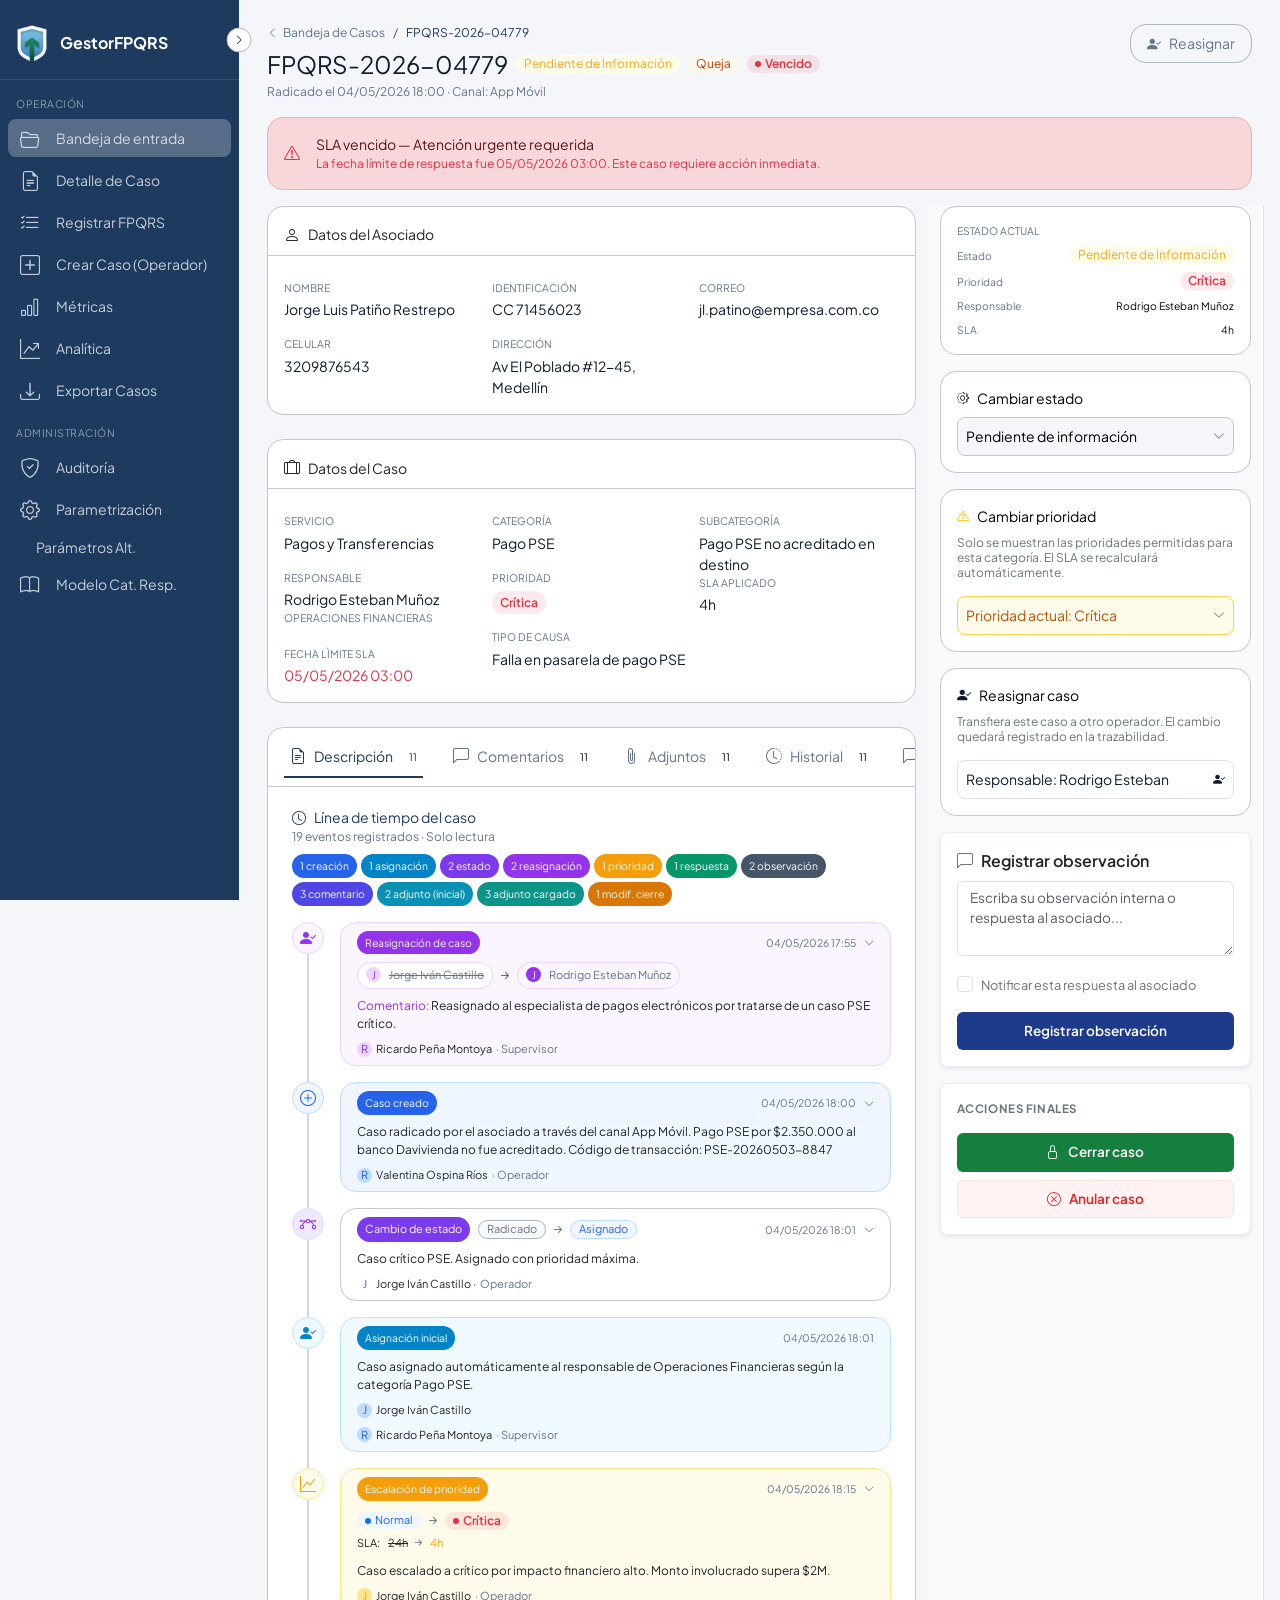
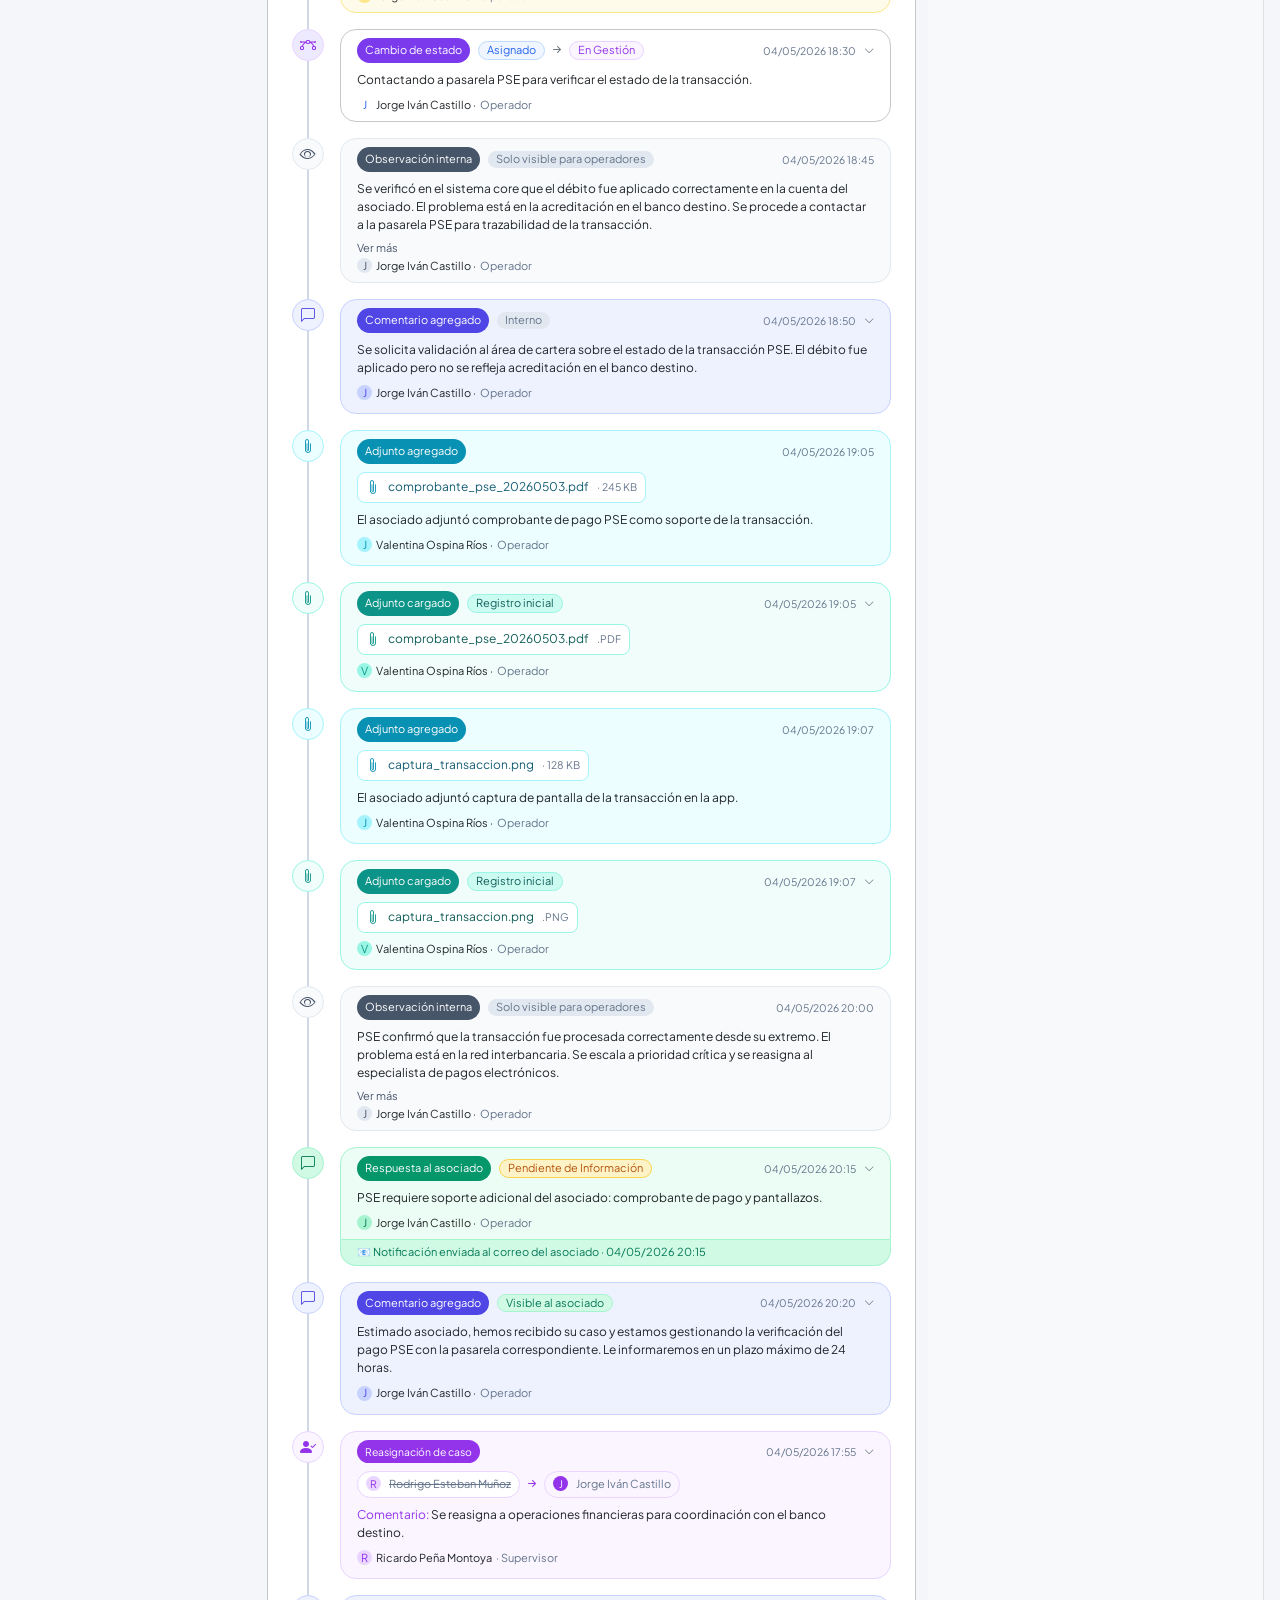
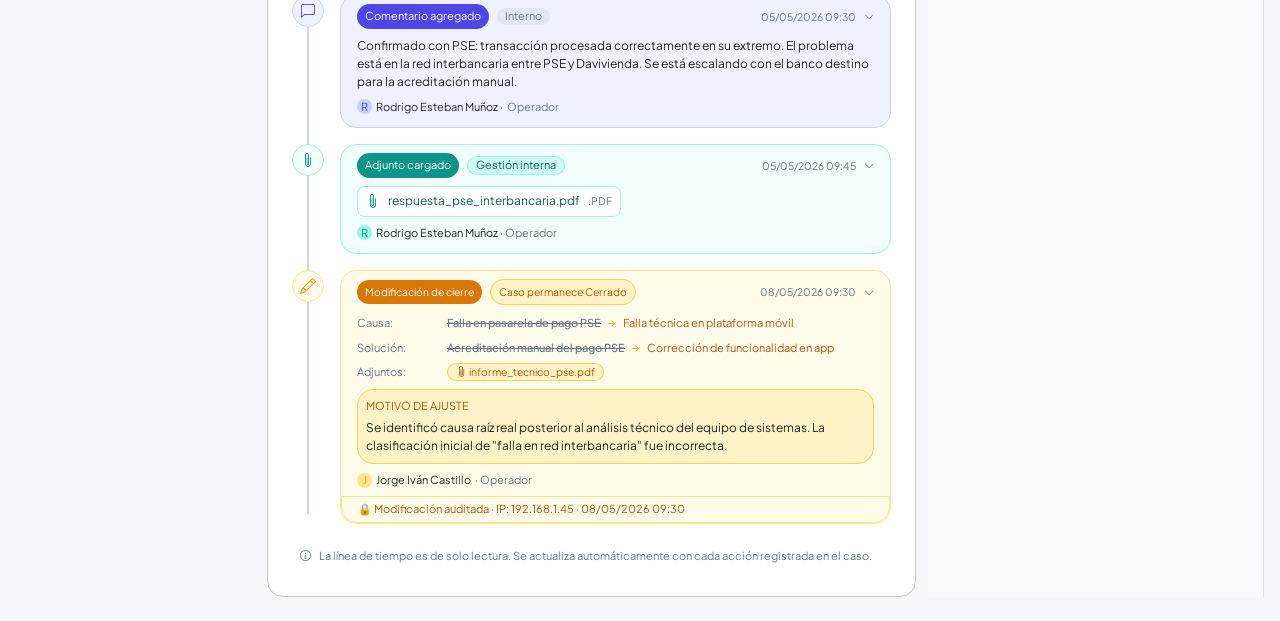
==== commit e38988cb: "Agregamos los modales de reasignar caso y prioridad." ====
--- a/caseDetail.html
+++ b/caseDetail.html
@@ -2000,71 +2000,93 @@
             </div>
 
             <aside class="col-xl-4 col-12 bg-light border-end">
-              <div class="card border-light-subtle rounded-3 p-3 mb-3 bg-white shadow-sm">
-                <span class="text-uppercase text-secondary fw-bold d-block mb-3" style="font-size: 0.72rem; letter-spacing: 0.05em;">Estado Actual</span>
-                
-                <div class="d-flex justify-content-between align-items-center mb-2">
-                  <span class="text-secondary">Estado</span>
-                  <span class="badge px-2 py-1 rounded-pill fw-semibold" style="background-color: #f3e8ff; color: #a855f7;">Asignado</span>
-                </div>
-                
-                <div class="d-flex justify-content-between align-items-center mb-2">
-                  <span class="text-secondary">Prioridad</span>
-                  <span class="badge px-2 py-1 rounded-pill fw-semibold" style="background-color: #fee2e2; color: #ef4444;">Crítica</span>
-                </div>
-                
-                <div class="d-flex justify-content-between align-items-center mb-2">
-                  <span class="text-secondary">Responsable</span>
-                  <span class="fw-semibold text-dark text-end" style="font-size: 0.85rem;">Rodrigo Esteban Muñoz</span>
-                </div>
-                
-                <div class="d-flex justify-content-between align-items-center">
-                  <span class="text-secondary">SLA</span>
-                  <span class="fw-semibold text-dark">4h</span>
+              <div class="bg-white rounded-4 border border-1 border-secondary-subtle py-3 px-3 mb-3">
+                <p class="text-uppercase text-small2 cl-card-text mb-0">Estado Actual</p>
+
+                <div class="mt-2 d-flex flex-column gap-2">
+                  <div class="d-flex justify-content-between align-items-center">
+                    <p class="text-small2 cl-card-text mb-0">Estado</p>
+                    <p class="badged-pending px-2 rounded-4 m-0 bg-opacity-10 text-small">Pendiente de Información</p>
+                  </div>
+                  
+                  <div class="d-flex justify-content-between align-items-center">
+                    <p class="text-small2 cl-card-text mb-0">Prioridad</p>
+                    <span class="text-small text-danger fw-semibold bg-danger py-0 px-2 rounded-4 bg-opacity-10 ">
+                      Crítica
+                    </span>
+                  </div>
+                  <div class="d-flex justify-content-between align-items-center">
+                    <p class="text-small2 cl-card-text mb-0">Responsable</p>
+                    <p class="text-small2 text-black mb-0">Rodrigo Esteban Muñoz</p>
+                  </div>
+                  <div class="d-flex justify-content-between align-items-center">
+                    <p class="text-small2 cl-card-text mb-0">SLA</p>
+                    <p class="text-small2 text-black mb-0">4h</p>
+                  </div>
                 </div>
               </div>
 
-              <div class="card border-light-subtle rounded-3 p-3 mb-3 bg-white shadow-sm">
+              <div class="bg-white rounded-4 border border-1 border-secondary-subtle py-3 px-3 mb-3">
                 <div class="d-flex align-items-center mb-2">
-                  <i class="bi bi-gear text-secondary me-2"></i>
-                  <span class="fw-semibold text-dark">Cambiar estado</span>
+                  <i class="bi bi-gear text-blue-black text-small me-2"></i>
+                  <span class="text-black fs-14">Cambiar estado</span>
                 </div>
-                <select class="form-select text-dark-emphasis">
-                  <option selected>Asignado</option>
-                  <option value="1">En progreso</option>
-                  <option value="2">Resuelto</option>
-                </select>
+
+                <div class="position-relative">
+                  <button class="bg-gray rounded-3 border border-1 border-secondary-subtle d-flex justify-content-between align-items-center p-2 w-100" id="btnChangeState">
+                    <p class="text-black fs-14 mb-0">Pendiente de información</p>
+                    <i class="bi bi-chevron-down text-small text-secondary"></i>
+                  </button>
+                  <div class="position-absolute z-1 top-100 w-100 bg-white border border-1 border-secondary-subtle rounded-3 shadow overflow-hidden mt-1 d-none" id="contentState">
+                    <button class="border-0 border-bottom border-secondary-subtle w-100 p-2 bg-white d-flex justify-content-start">
+                      <p class="color--blue py-0 px-2 rounded-4 fs-11 mb-0 blue-30Op ">Radicado</p>
+                    </button>
+                    <button class="border-0 border-bottom border-secondary-subtle w-100 p-2 bg-white d-flex justify-content-start">
+                      <p class="py-0 px-2 rounded-4 fs-11 mb-0 purple-30Op color--purple d-flex">Asignado</p>
+                    </button>
+                    <button class="border-0 border-bottom border-secondary-subtle w-100 p-2 bg-white d-flex justify-content-start">
+                      <p class="badged-pending px-2 rounded-4 m-0 bg-opacity-10 text-small">En Gestión</p>
+                    </button>
+                    <button class="border-0 border-bottom border-secondary-subtle w-100 p-2 bg-white d-flex justify-content-start">
+                      <p class="bg--esmerald-bottom color-esmerald py-0 px-2 rounded-4 fs-11 mb-0 d-flex">Respondido</p>
+                    </button>
+                    <button class="border-0 border-bottom border-secondary-subtle w-100 p-2 bg-white d-flex justify-content-start">
+                      <p class="text-small text-danger fw-semibold bg-danger py-0 px-2 rounded-4 bg-opacity-10 mb-0">Reabierto</p>
+                    </button>
+                  </div>
+                </div>
               </div>
 
-              <div class="card border-light-subtle rounded-3 p-3 mb-3 bg-white shadow-sm">
+              <div class="bg-white rounded-4 border border-1 border-secondary-subtle py-3 px-3 mb-3">
                 <div class="d-flex align-items-center mb-2">
-                  <i class="bi bi-exclamation-triangle text-warning me-2"></i>
-                  <span class="fw-semibold text-dark">Cambiar prioridad</span>
+                  <i class="bi bi-exclamation-triangle text-warning me-2 text-small"></i>
+                  <span class="text-black fs-14">Cambiar prioridad</span>
                 </div>
-                <p class="text-secondary mb-3" style="font-size: 0.78rem; line-height: 1.3;">
+
+                <p class="text-secondary mb-0 text-small lh-sm  mb-3">
                   Solo se muestran las prioridades permitidas para esta categoría. El SLA se recalculará automáticamente.
                 </p>
-                <select class="form-select text-warning-emphasis fw-medium" style="border: 1px solid #fef08a; background-color: #fefce8;">
-                  <option selected>Prioridad actual: Crítica</option>
-                  <option value="1">Alta</option>
-                  <option value="2">Media</option>
-                </select>
+
+                <button type="button" class="rounded-3 orange-30Op border-amber d-flex justify-content-between align-items-center p-2 w-100" id="btnChangeState" data-bs-toggle="modal" data-bs-target="#exampleModal">
+                  <p class="amber-text fs-14 mb-0">Prioridad actual: Crítica</p>
+                  <i class="bi bi-chevron-down text-small text-secondary"></i>
+                </button>
               </div>
 
-              <div class="card border-light-subtle rounded-3 p-3 mb-3 bg-white shadow-sm">
+              <div class="bg-white rounded-4 border border-1 border-secondary-subtle py-3 px-3 mb-3">
                 <div class="d-flex align-items-center mb-2">
-                  <i class="bi bi-person text-secondary me-2"></i>
-                  <span class="fw-semibold text-dark">Reasignar caso</span>
+                  <i class="bi bi-person-check-fill  text-blue-black me-2 fs-14"></i>
+                  <span class="text-black fs-14">Reasignar caso</span>
                 </div>
-                <p class="text-secondary mb-3" style="font-size: 0.78rem; line-height: 1.3;">
+
+                <p class="text-secondary mb-0 text-small lh-sm  mb-3">
                   Transfiera este caso a otro operador. El cambio quedará registrado en la trazabilidad.
                 </p>
-                <div class="input-group">
-                  <input type="text" class="form-control text-dark" value="Responsable: Rodrigo Esteban" readonly style="font-size: 0.85rem;">
-                  <span class="input-group-text bg-white text-secondary">
-                    <i class="bi bi-person-gear"></i>
-                  </span>
-                </div>
+
+                <button type="button" class="rounded-3 bg-white border border-border bg-background d-flex justify-content-between align-items-center p-2 w-100" id="btnChangeState" data-bs-toggle="modal" data-bs-target="#modalReasignar">
+                  <p class="text-blue-black fs-14 mb-0">Responsable: Rodrigo Esteban</p>
+                  <i class="bi bi-person-check-fill text-small text-blue-black"></i>
+                </button>
               </div>
 
               <div class="card border-light-subtle rounded-3 p-3 mb-3 bg-white shadow-sm">
@@ -2102,6 +2124,187 @@
           </div>
         </div>
       </main>
+
+
+      <!-- Modals -->
+      <!-- Modal Priodidad Actual -->
+      <div class="modal fade backdrop" id="exampleModal" tabindex="-1" aria-labelledby="exampleModalLabel" aria-hidden="true">
+        <div class="modal-dialog">
+          <div class="modal-content">
+            <div class="modal-header d-flex align-items-start gap-3">
+              <div class="d-flex flex-column">
+                <h1 class="fs-6 text-blue-black">Cambiar Prioridad</h1>
+                <p class="text-small mb-0 cl-card-text">Solo prioridades permitidas para esta categoría. El SLA se recalculará.</p>
+              </div>
+              <button class="p-0 border-0 bg-transparent">
+                <i class="bi bi-x cl-card-text fw-bolder fs-4"></i>
+              </button>
+              <!--<button type="button" class="btn-close" data-bs-dismiss="modal" aria-label="Close"></button>-->
+            </div>
+            <div class="modal-body">
+              <p class="fs-14 text-blue-black">Nueva priodidad <span class="text-danger">*</span></p>
+
+              <div class="d-flex flex-column mb-3">
+                <form action="#" class="d-flex flex-column gap-2">
+                  
+                  <label for="r1" class="d-flex justify-content-between align-items-center p-2 rounded-3 border border-1 border-secondary-subtle custom-radio-card">
+                    <div class="d-flex align-items-center gap-2 py-1">
+                      <input type="radio" id="r1" class="form-check-input" name="prioridad" value="prioridad1" checked />
+                      <p class="color--blue py-0 px-2 rounded-4 text-small mb-0 blue-30Op">Normal</p>
+                      <span class="text-small2">(predeterminada)</span>
+                    </div>
+                    <p class="text-small mb-0 cl-card-text">24h SLA</p>
+                  </label>
+
+                  <label for="r2" class="d-flex justify-content-between align-items-center p-2 rounded-3 border border-1 border-secondary-subtle custom-radio-card">
+                    <div class="d-flex align-items-center gap-2 py-1">
+                      <input type="radio" id="r2" class="form-check-input" name="prioridad" value="prioridad2" />
+                      <p class="badged-pending px-2 rounded-4 m-0 bg-opacity-10 text-small">Alta</p>
+                    </div>
+                    <p class="text-small mb-0 cl-card-text">8h SLA</p>
+                  </label>
+
+                  <label for="r3" class="d-flex justify-content-between align-items-center p-2 rounded-3 border border-1 border-secondary-subtle custom-radio-card">
+                    <div class="d-flex align-items-center gap-2 py-1">
+                      <input type="radio" id="r3" class="form-check-input" name="prioridad" value="prioridad3" />
+                      <p class="text-small text-danger fw-semibold bg-danger py-0 px-2 rounded-4 bg-opacity-10 mb-0">Crítica</p>
+                    </div>
+                    <p class="text-small mb-0 cl-card-text">4h SLA</p>
+                  </label>
+                  
+                </form>
+              </div>
+
+              <p class="fs-14 text-blue-black mb-2">Motivo del cambio <span class="text-danger">*</span></p>
+
+              <textarea class="form-control bg-body-tertiary fs-14" rows="2" placeholder="Justifique el cambio de priodidad..."></textarea>
+            </div>
+            <div class="modal-footer">
+              <button type="button" data-bs-dismiss="modal" class="rounded-3 border border-1 border-secondary-subtle bg-white  cl-card-text text-sm py-2 shadow-none px-3">Cancelar</button>
+              <button type="button" class="rounded-3 border-0 bg-clr-primary text-white text-sm py-2 shadow-none px-3">Cambiar prioridad</button>
+            </div>
+          </div>
+        </div>
+      </div>
+
+      <!-- Modal Reasignar Caso -->
+       <div class="modal fade backdrop" id="modalReasignar" tabindex="-1" aria-labelledby="modalReasignarLabel" aria-hidden="true">
+        <div class="modal-dialog modal-dialog-reasignar">
+          <div class="modal-content">
+            <div class="modal-header d-flex align-items-start gap-3">
+              <div class="d-flex flex-column">
+                <h1 class="fs-6 text-blue-black">Reasignar Caso</h1>
+                <p class="text-small mb-0 cl-card-text">Transfiera la responsabilidad del caso FPQRS-2026-04779 a otro operador activo</p>
+              </div>
+              <button class="p-0 border-0 bg-transparent">
+                <i class="bi bi-x cl-card-text fw-bolder fs-4"></i>
+              </button>
+              <!--<button type="button" class="btn-close" data-bs-dismiss="modal" aria-label="Close"></button>-->
+            </div>
+            <div class="modal-body">
+
+              <div class="d-flex m-auto px-4 py-2 gap-3 mb-3">
+                <i class="bi bi-person-check-fill  text-blue-black me-2 fs-6 mt-2"></i>
+                <div class="d-flex flex-column">
+                  <p class="fs-11 mb-1 cl-card-text text-uppercase lh-sm">Responsable actual</p>
+                  <p class="fs-6 text-blue-black mb-0 lh-sm">Reasignar Caso</p>
+                  <p class="text-small mb-0 cl-card-text mb-0 lh-sm">Analista de Pagos Electrónicos · Operaciones Financieras</p>
+                </div>
+              </div>
+
+
+              <p class="fs-14 text-blue-black mb-2">Nuevo operador responsable <span class="text-danger">*</span></p>
+              <div class="position-relative w-100 mb-2">
+                <input type="email" class="form-control ps-4 rounded-3 bg-light fs-14" id="exampleFormControlInput1" placeholder="Buscar por nombre, área o cargo...">
+                <i class="bi bi-search text-small position-absolute start-0 top-50 translate-middle-y ps-2"></i>
+              </div>
+
+              <div class="bg-white rounded-4 border border-1 border-secondary-subtle mb-3 overflow-x-auto max-h-25">
+                <div class="d-flex gap-3 p-3 border-bottom border-1 border-secondary-subtle">
+                  <span class="rounded-circle text-small bg-secondary bg-opacity-10 p-0 ratio-1x1 avatar-name2 d-flex align-items-center justify-content-center lh-sm text-blue-black">VO</span>
+                  <div class="d-flex flex-column">
+                    <p class="fs-6 text-blue-black mb-0 lh-sm">Valentina Ospina Ríos</p>
+                    <p class="text-small mb-0 cl-card-text mb-0 lh-sm text-truncate">Coordinadora de Atención al Asociado · Servicio al Asociado</p>
+                  </div>
+                </div>
+
+                <div class="d-flex gap-3 p-3 border-bottom border-1 border-secondary-subtle">
+                  <span class="rounded-circle text-small bg-secondary bg-opacity-10 p-0 ratio-1x1 avatar-name2 d-flex align-items-center justify-content-center lh-sm text-blue-black">CA</span>
+                  <div class="d-flex flex-column">
+                    <p class="fs-6 text-blue-black mb-0 lh-sm">Carlos Andrés Moreno</p>
+                    <p class="text-small mb-0 cl-card-text mb-0 lh-sm text-truncate">Analista de Crédito Senior · Cartera y Crédito</p>
+                  </div>
+                </div>
+
+                <div class="d-flex gap-3 p-3 border-bottom border-1 border-secondary-subtle">
+                  <span class="rounded-circle text-small bg-secondary bg-opacity-10 p-0 ratio-1x1 avatar-name2 d-flex align-items-center justify-content-center lh-sm text-blue-black">LF</span>
+                  <div class="d-flex flex-column">
+                    <p class="fs-6 text-blue-black mb-0 lh-sm">Luisa Fernanda Vargas</p>
+                    <p class="text-small mb-0 cl-card-text mb-0 lh-sm text-truncate">Especialista Canales Digitales · Tecnología e Innovación</p>
+                  </div>
+                </div>
+
+                <div class="d-flex gap-3 p-3 border-bottom border-1 border-secondary-subtle">
+                  <span class="rounded-circle text-small bg-secondary bg-opacity-10 p-0 ratio-1x1 avatar-name2 d-flex align-items-center justify-content-center lh-sm text-blue-black">JI</span>
+                  <div class="d-flex flex-column">
+                    <p class="fs-6 text-blue-black mb-0 lh-sm">Jorge Iván Castillo</p>
+                    <p class="text-small mb-0 cl-card-text mb-0 lh-sm text-truncate">Jefe de Operaciones Financieras · Operaciones Financieras</p>
+                  </div>
+                </div>
+
+                <div class="d-flex gap-3 p-3 border-bottom border-1 border-secondary-subtle">
+                  <span class="rounded-circle text-small bg-secondary bg-opacity-10 p-0 ratio-1x1 avatar-name2 d-flex align-items-center justify-content-center lh-sm text-blue-black">MS</span>
+                  <div class="d-flex flex-column">
+                    <p class="fs-6 text-blue-black mb-0 lh-sm">Marcela Suárez Peña</p>
+                    <p class="text-small mb-0 cl-card-text mb-0 lh-sm text-truncate">Analista de Ahorro y Captación · Captación y Ahorro</p>
+                  </div>
+                </div>
+
+                <div class="d-flex gap-3 p-3 border-bottom border-1 border-secondary-subtle">
+                  <span class="rounded-circle text-small bg-secondary bg-opacity-10 p-0 ratio-1x1 avatar-name2 d-flex align-items-center justify-content-center lh-sm text-blue-black">AF</span>
+                  <div class="d-flex flex-column">
+                    <p class="fs-6 text-blue-black mb-0 lh-sm">Andrés Felipe Gómez</p>
+                    <p class="text-small mb-0 cl-card-text mb-0 lh-sm text-truncate">Gestor de Reclamaciones · Gestión de Reclamos</p>
+                  </div>
+                </div>
+
+                <div class="d-flex gap-3 p-3 border-bottom border-1 border-secondary-subtle">
+                  <span class="rounded-circle text-small bg-secondary bg-opacity-10 p-0 ratio-1x1 avatar-name2 d-flex align-items-center justify-content-center lh-sm text-blue-black">DC</span>
+                  <div class="d-flex flex-column">
+                    <p class="fs-6 text-blue-black mb-0 lh-sm">Diana Carolina Ríos</p>
+                    <p class="text-small mb-0 cl-card-text mb-0 lh-sm text-truncate">Analista de Cartera · Cartera y Crédito</p>
+                  </div>
+                </div>
+
+                <div class="d-flex gap-3 p-3 border-bottom border-1 border-secondary-subtle">
+                  <span class="rounded-circle text-small bg-secondary bg-opacity-10 p-0 ratio-1x1 avatar-name2 d-flex align-items-center justify-content-center lh-sm text-blue-black">CE</span>
+                  <div class="d-flex flex-column">
+                    <p class="fs-6 text-blue-black mb-0 lh-sm">Claudia Esperanza Niño</p>
+                    <p class="text-small mb-0 cl-card-text mb-0 lh-sm text-truncate">Especialista en Centrales de Riesgo · Riesgo</p>
+                  </div>
+                </div>
+
+                <div class="d-flex gap-3 p-3 border-bottom border-1 border-secondary-subtle">
+                  <span class="rounded-circle text-small bg-secondary bg-opacity-10 p-0 ratio-1x1 avatar-name2 d-flex align-items-center justify-content-center lh-sm text-blue-black">NC</span>
+                  <div class="d-flex flex-column">
+                    <p class="fs-6 text-blue-black mb-0 lh-sm">Nohora Cecilia Bernal</p>
+                    <p class="text-small mb-0 cl-card-text mb-0 lh-sm text-truncate">Analista de Crédito Vivienda · Cartera y Crédito</p>
+                  </div>
+                </div>
+              </div>
+
+              <p class="fs-6 text-blue-black mb-0 lh-sm mb-2">Comentario de reasignación (opcional)</p>
+              <p class="text-small mb-0 cl-card-text mb-0 lh-sm mb-2">Explique el motivo de la reasignación. Quedará registrado en el historial de trazabilidad del caso.</p>
+              <textarea class="form-control bg-body-tertiary fs-14" rows="4" placeholder="Ej: Operador actual se encuentra en vacaciones. Se transfiere al área de operaciones para gestión inmediata..."></textarea>
+            </div>
+            <div class="modal-footer">
+              <button type="button" data-bs-dismiss="modal" class="rounded-3 border border-1 border-secondary-subtle bg-white  cl-card-text text-sm py-2 shadow-none px-3">Cancelar</button>
+              <button type="button" class="rounded-3 border-0 bg-clr-primary text-white text-sm py-2 shadow-none px-3">Cambiar prioridad</button>
+            </div>
+          </div>
+        </div>
+      </div>
+
     </div>
 </body>
   <script src="https://code.jquery.com/jquery-3.7.1.min.js"integrity="sha256-/JqT3SQfawRcv/BIHPThkBvs0OEvtFFmqPF/lYI/Cxo=" crossorigin="anonymous"></script>
--- a/assets/css/index.css
+++ b/assets/css/index.css
@@ -197,6 +197,7 @@
 .bg-opac-esmerald{background-color: #ecfdf5;}
 .bg-esmerald{background-color: #a7f3d0;}
 .border-esmerald{border: 1px solid #a7f3d0;}
+.bg-gray{ background-color: var(--bg-gray);  }
 .btnTab{
   transition: .2s all ease;
 }
@@ -238,6 +239,19 @@
   flex: 0 0 112px;
 }
 .arrow-card:hover{ color: #000 !important; }
+.backdrop{backdrop-filter: blur(2px);background-color: rgb(0 128 255 / 4%);}
+.border-primary-blue{ border: 1px solid var(--clr-primary); }
+.custom-radio-card .form-check-input:checked {
+  background-color: #1d3557;
+  border-color: #1d3557;
+  box-shadow: none;
+}
+
+.custom-radio-card:has(.form-check-input:checked) {
+  border: 1px solid #1d3557 !important;
+}
+
+.max-h-25{max-height: 250px;}
 
 .bg--blue{ background-color: var(--blue); }
 .bg--blue2{ background-color: var(--blue-border); }
@@ -307,6 +321,17 @@
 .amber-30Op{ background-color: var(--amber-30Op); }
 .amber-text{ color: var(--amber-text); }
 
+
+
+@media (min-width: 576px) {
+    .modal-dialog {
+      max-width: 450px;
+    }
+    .modal-dialog-reasignar{
+      max-width: 520px;
+    }
+}
+
 /*
 ESTILOS APLICADOS A SCROLL EN EL NAVIGATION DEL DASHBOARD
 max-height: 100vh;
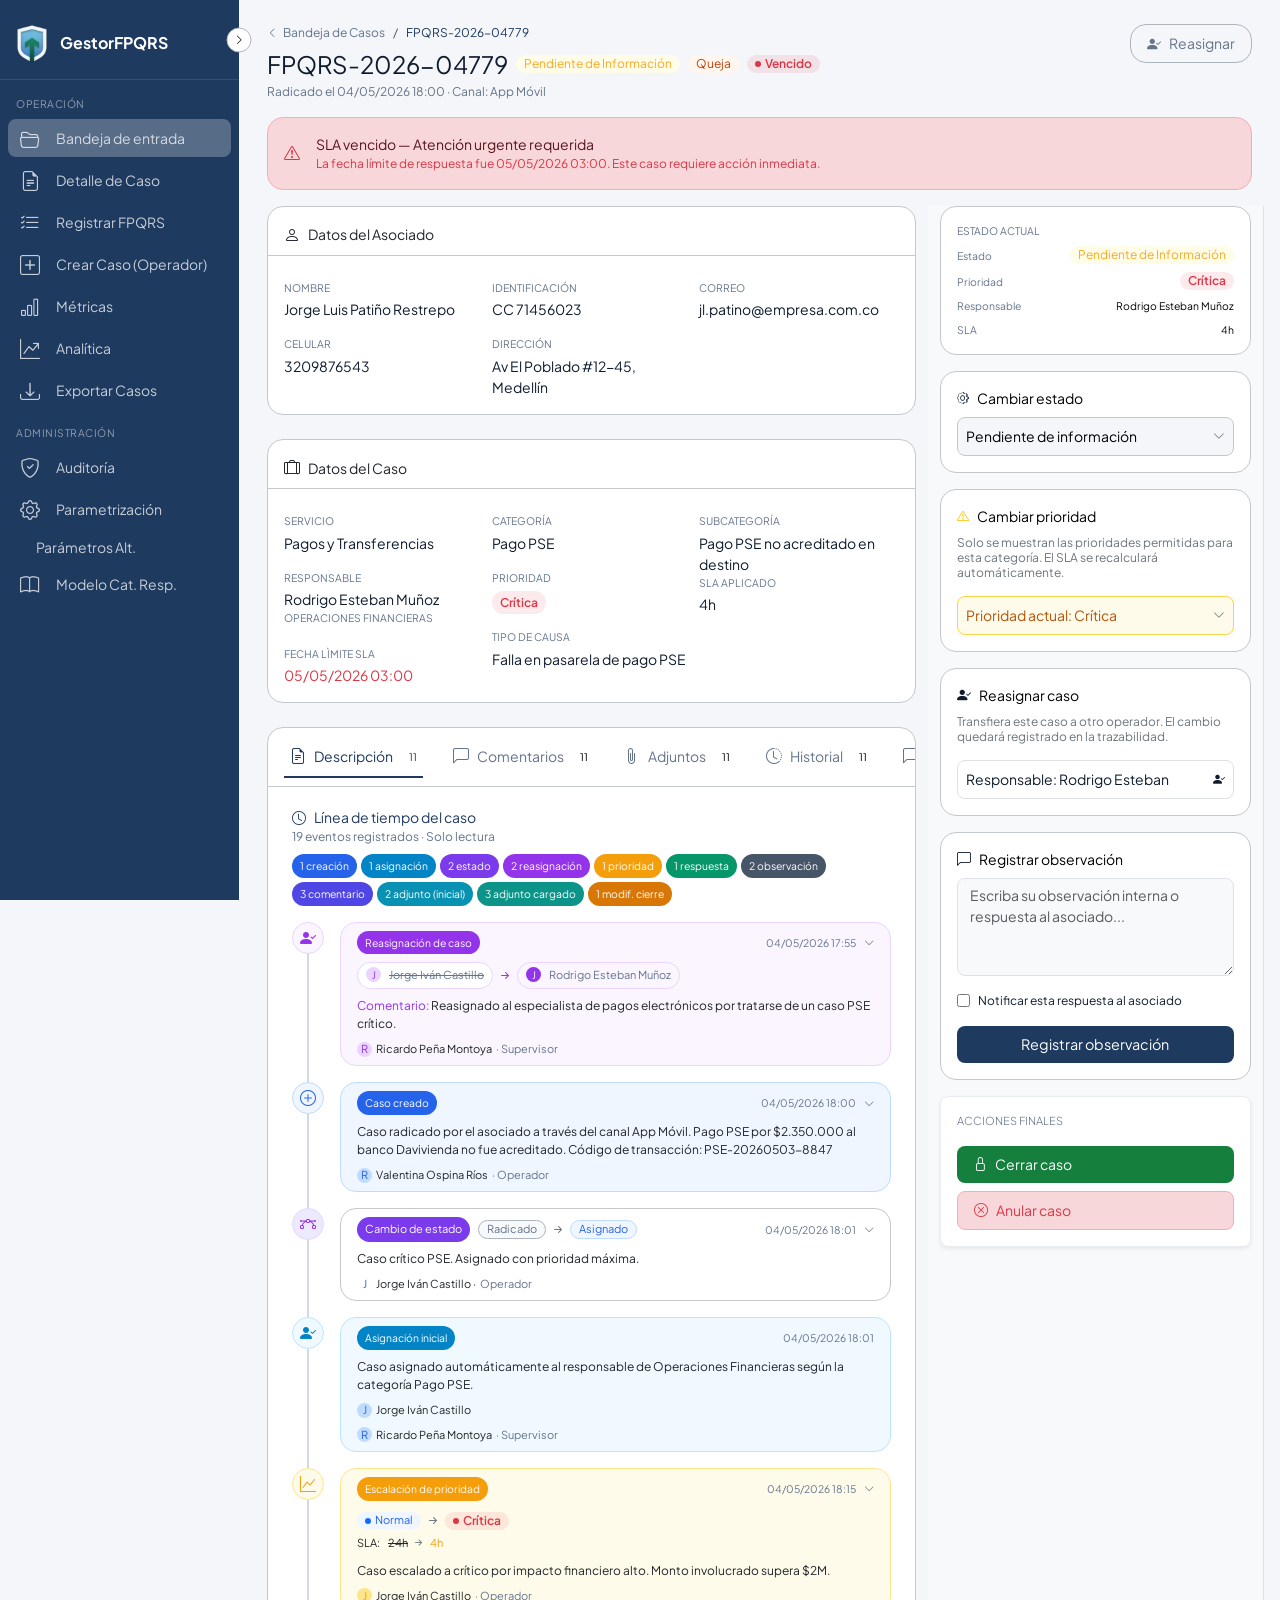
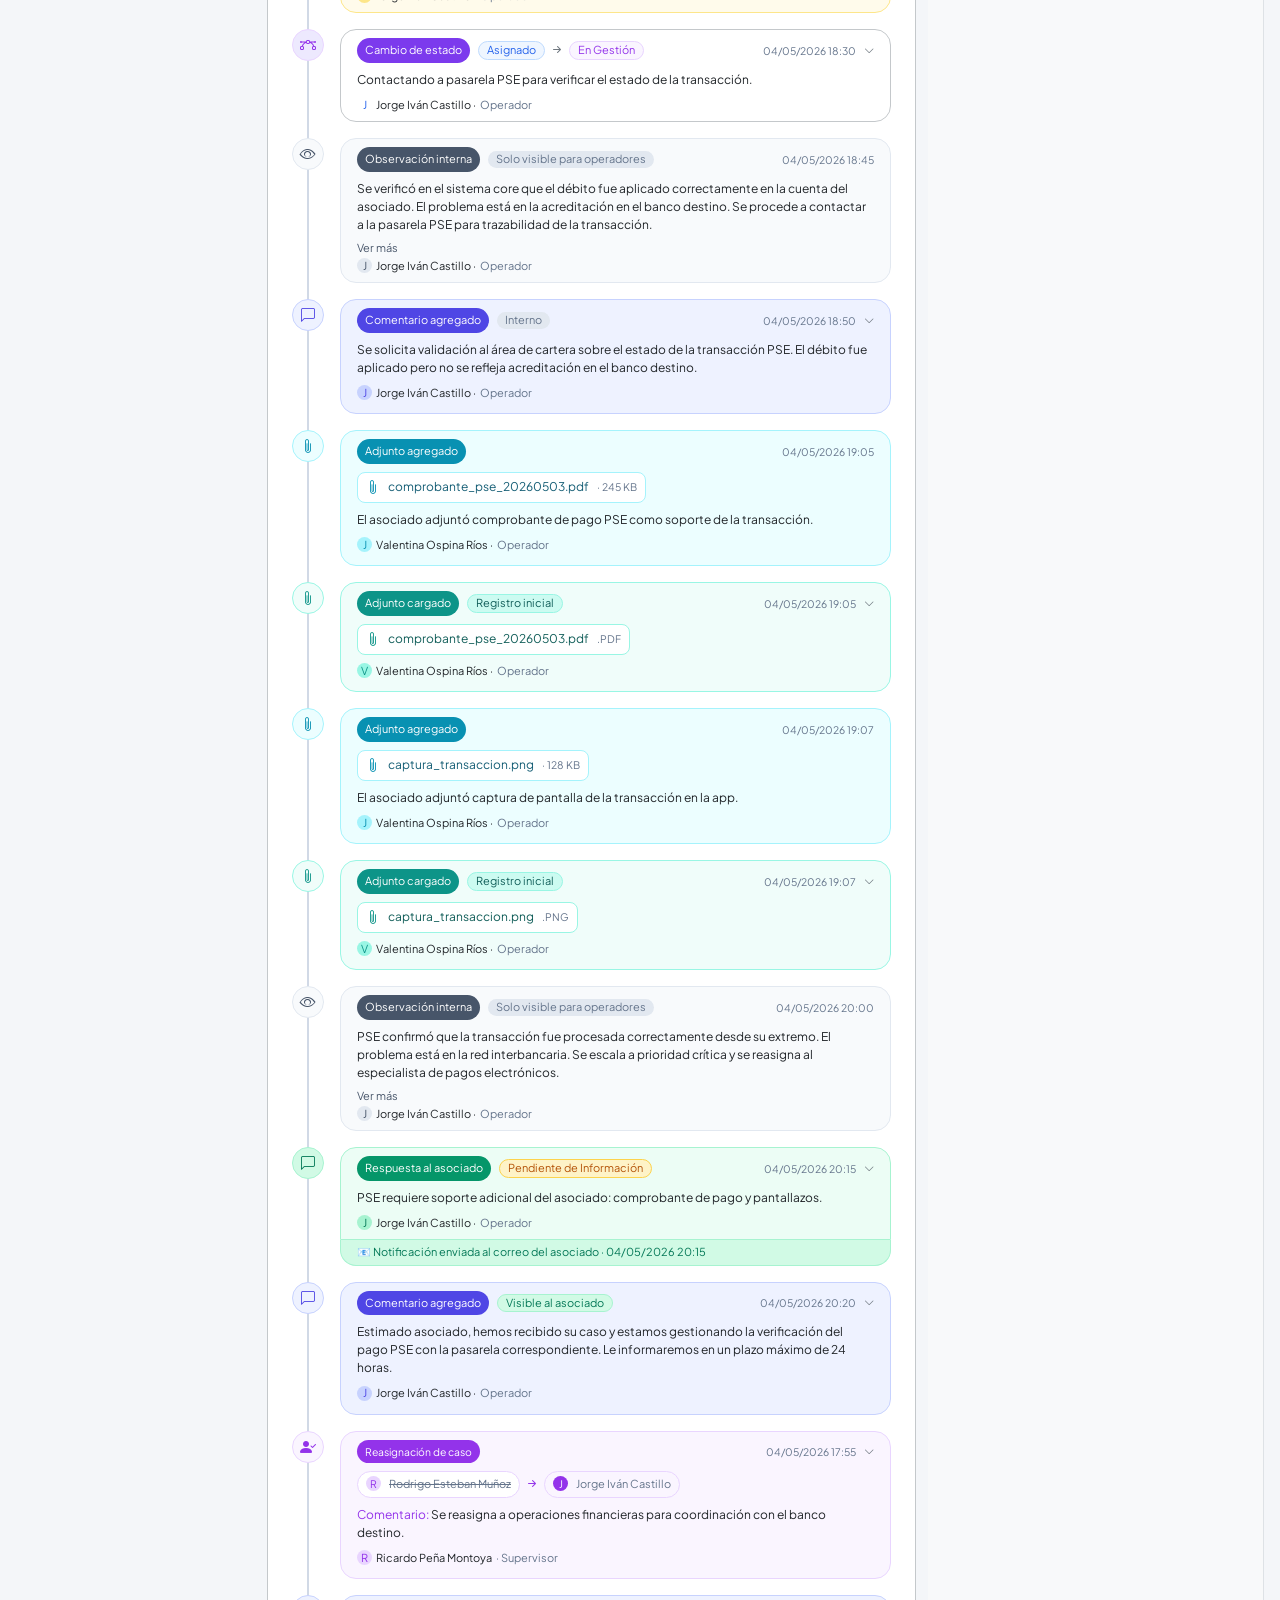
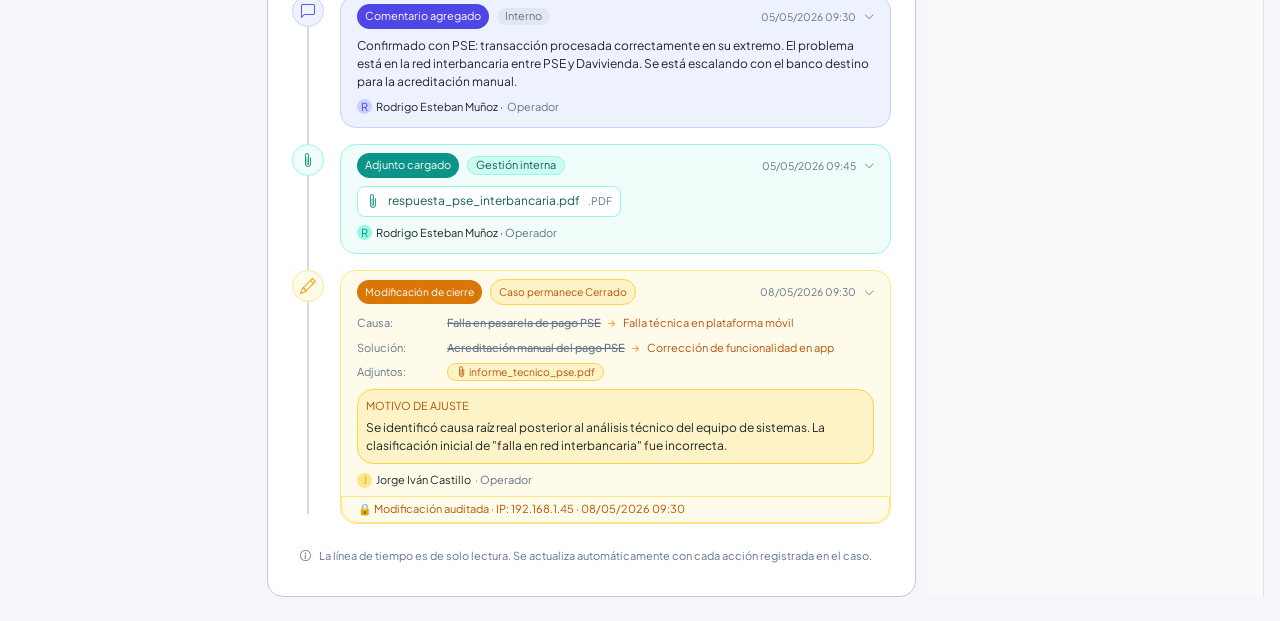
==== commit be24c4c8: "Agregamos el formulario para agregar una FPARS" ====
--- a/caseDetail.html
+++ b/caseDetail.html
@@ -2089,34 +2089,30 @@
                 </button>
               </div>
 
+              <div class="bg-white rounded-4 border border-1 border-secondary-subtle py-3 px-3 mb-3">
+                <div class="d-flex align-items-center mb-2">
+                  <i class="bi bi-chat-left  text-blue-black me-2 fs-14"></i>
+                  <span class="text-black fs-14">Registrar observación</span>
+                </div>
+
+                <textarea class="form-control bg-body-tertiary fs-14 rounded-3" rows="4" placeholder="Escriba su observación interna o respuesta al asociado..."></textarea>
+
+                <div class="my-3 d-flex align-items-center gap-2">
+                  <input type="checkbox" name="not_response" id="not_response">
+                  <label for="not_response" class="text-small text-blue-black">Notificar esta respuesta al asociado</label>
+                </div>
+                <button type="button" class="rounded-3 border-0 bg-clr-primary text-white text-sm py-2 shadow-none px-2 w-100">Registrar observación</button>
+              </div>
+
               <div class="card border-light-subtle rounded-3 p-3 mb-3 bg-white shadow-sm">
-                <div class="d-flex align-items-center mb-2">
-                  <i class="bi bi-chat-left text-secondary me-2"></i>
-                  <span class="fw-semibold text-dark">Registrar observación</span>
-                </div>
-                <div class="mb-3">
-                  <textarea class="form-control" rows="3" placeholder="Escriba su observación interna o respuesta al asociado..." style="font-size: 0.85rem;"></textarea>
-                </div>
-                <div class="form-check mb-3">
-                  <input class="form-check-input" type="checkbox" id="notificarAsociado">
-                  <label class="form-check-label text-secondary" for="notificarAsociado" style="font-size: 0.8rem;">
-                    Notificar esta respuesta al asociado
-                  </label>
-                </div>
-                <button class="btn w-100 py-2 fw-semibold" style="background-color: #1e3a8a; color: white; font-size: 0.85rem;">
-                  Registrar observación
-                </button>
-              </div>
-
-              <div class="card border-light-subtle rounded-3 p-3 mb-3 bg-white shadow-sm">
-                <span class="text-uppercase text-secondary fw-bold d-block mb-3" style="font-size: 0.72rem; letter-spacing: 0.05em;">Acciones Finales</span>
+                <span class="text-uppercase cl-card-text fw-light d-block mb-3 fs-11">Acciones Finales</span>
                 
-                <button class="btn w-100 py-2 fw-semibold mb-2 d-flex align-items-center justify-content-center" style="background-color: #15803d; color: white; font-size: 0.85rem;">
+                <button class="w-100 border-0 py-2 px-3 mb-2 rounded-3 d-flex align-items-center justify-content-start bg-green text-white fs-14">
                   <i class="bi bi-lock me-2"></i> Cerrar caso
                 </button>
                 
-                <button class="btn w-100 py-2 fw-semibold d-flex align-items-center justify-content-center" style="color: #dc2626; background-color: #fef2f2; border: 1px solid #fee2e2; font-size: 0.85rem;">
-                  <i class="bi bi-x-circle me-2"></i> Anular caso
+                <button class="alert alert-danger rounded-3 d-flex align-items-center justify-content-start fs-14 text-danger py-2 px-3 mb-0">
+                  <i class="bi bi-x-circle mb-0 text-danger fw-bolder me-2"></i> Anular caso
                 </button>
               </div>
 
@@ -2296,10 +2292,22 @@
               <p class="fs-6 text-blue-black mb-0 lh-sm mb-2">Comentario de reasignación (opcional)</p>
               <p class="text-small mb-0 cl-card-text mb-0 lh-sm mb-2">Explique el motivo de la reasignación. Quedará registrado en el historial de trazabilidad del caso.</p>
               <textarea class="form-control bg-body-tertiary fs-14" rows="4" placeholder="Ej: Operador actual se encuentra en vacaciones. Se transfiere al área de operaciones para gestión inmediata..."></textarea>
+
+              <div class="rounded-4 w-100 py-2 px-3 d-flex align-items-start gap-3 mt-4" style="background-color: #eff6ff;">
+                <i class="bi bi-envelope" style="color: #2563eb;"></i>
+
+                <div>
+                  <p class="lh-sm mb-1 fs-14" style="color: #1e40af;">Notificación automática al nuevo responsable</p>
+                  <p class="lh-base mb-0 text-small" style="color: #1e40af;">Al confirmar, se enviará un correo al nuevo responsable con: radicado, tipo de caso, servicio, categoría, subcategoría, prioridad, estado, fechas, nombre del asociado, descripción del caso.</p>
+                </div>
+              </div>
             </div>
             <div class="modal-footer">
               <button type="button" data-bs-dismiss="modal" class="rounded-3 border border-1 border-secondary-subtle bg-white  cl-card-text text-sm py-2 shadow-none px-3">Cancelar</button>
-              <button type="button" class="rounded-3 border-0 bg-clr-primary text-white text-sm py-2 shadow-none px-3">Cambiar prioridad</button>
+              <button type="button" class="rounded-3 border-0 bg-clr-primary text-white text-sm py-2 shadow-none px-3 opacity-75">
+                <i class="bi bi-person-check-fill text-white fs-14 me-1"></i>
+                Confirmar reasignación
+              </button>
             </div>
           </div>
         </div>
--- a/assets/css/index.css
+++ b/assets/css/index.css
@@ -6,6 +6,7 @@
   --card-background: #64748b;
   --card-background-secondary: #e8eef5;
   --color-muted:#64748b;
+  --green:#15803d;
 
   --blue: #2563eb;
   --blue-30Op: #eff6ff;
@@ -131,7 +132,7 @@
   text-decoration: none;
 }
 .link-lost-password:hover{
-  text-decoration: underline;
+  text-decoration: underline !important;
 }
 /* Management */
 .Management-left-bar{
@@ -252,7 +253,11 @@
 }
 
 .max-h-25{max-height: 250px;}
-
+.border-dashed {
+  border-style: dashed !important;
+}
+
+.bg-green{background-color: var(--green);}
 .bg--blue{ background-color: var(--blue); }
 .bg--blue2{ background-color: var(--blue-border); }
 .color--blue{ color: var(--blue); }
@@ -331,6 +336,11 @@
       max-width: 520px;
     }
 }
+@media (min-width: 640px) {
+    .container{
+      max-width: 880px;
+    }
+}
 
 /*
 ESTILOS APLICADOS A SCROLL EN EL NAVIGATION DEL DASHBOARD
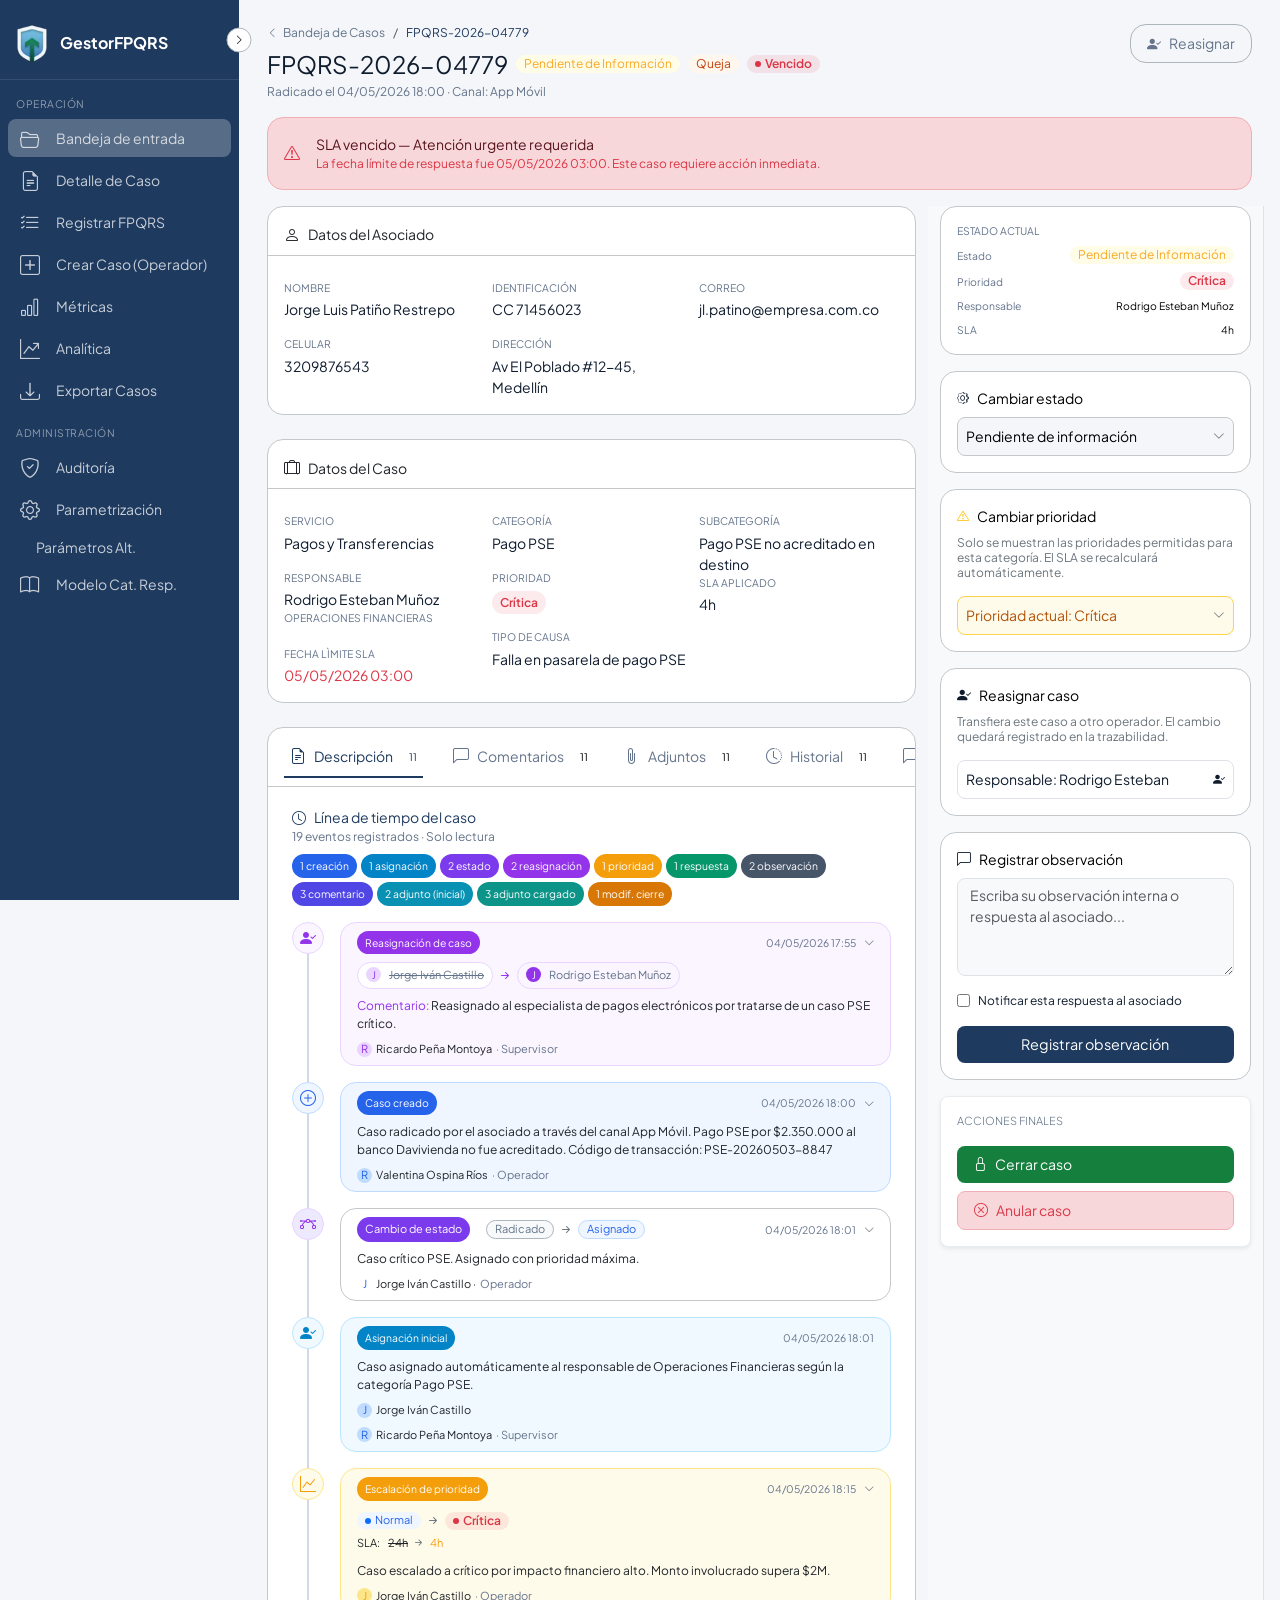
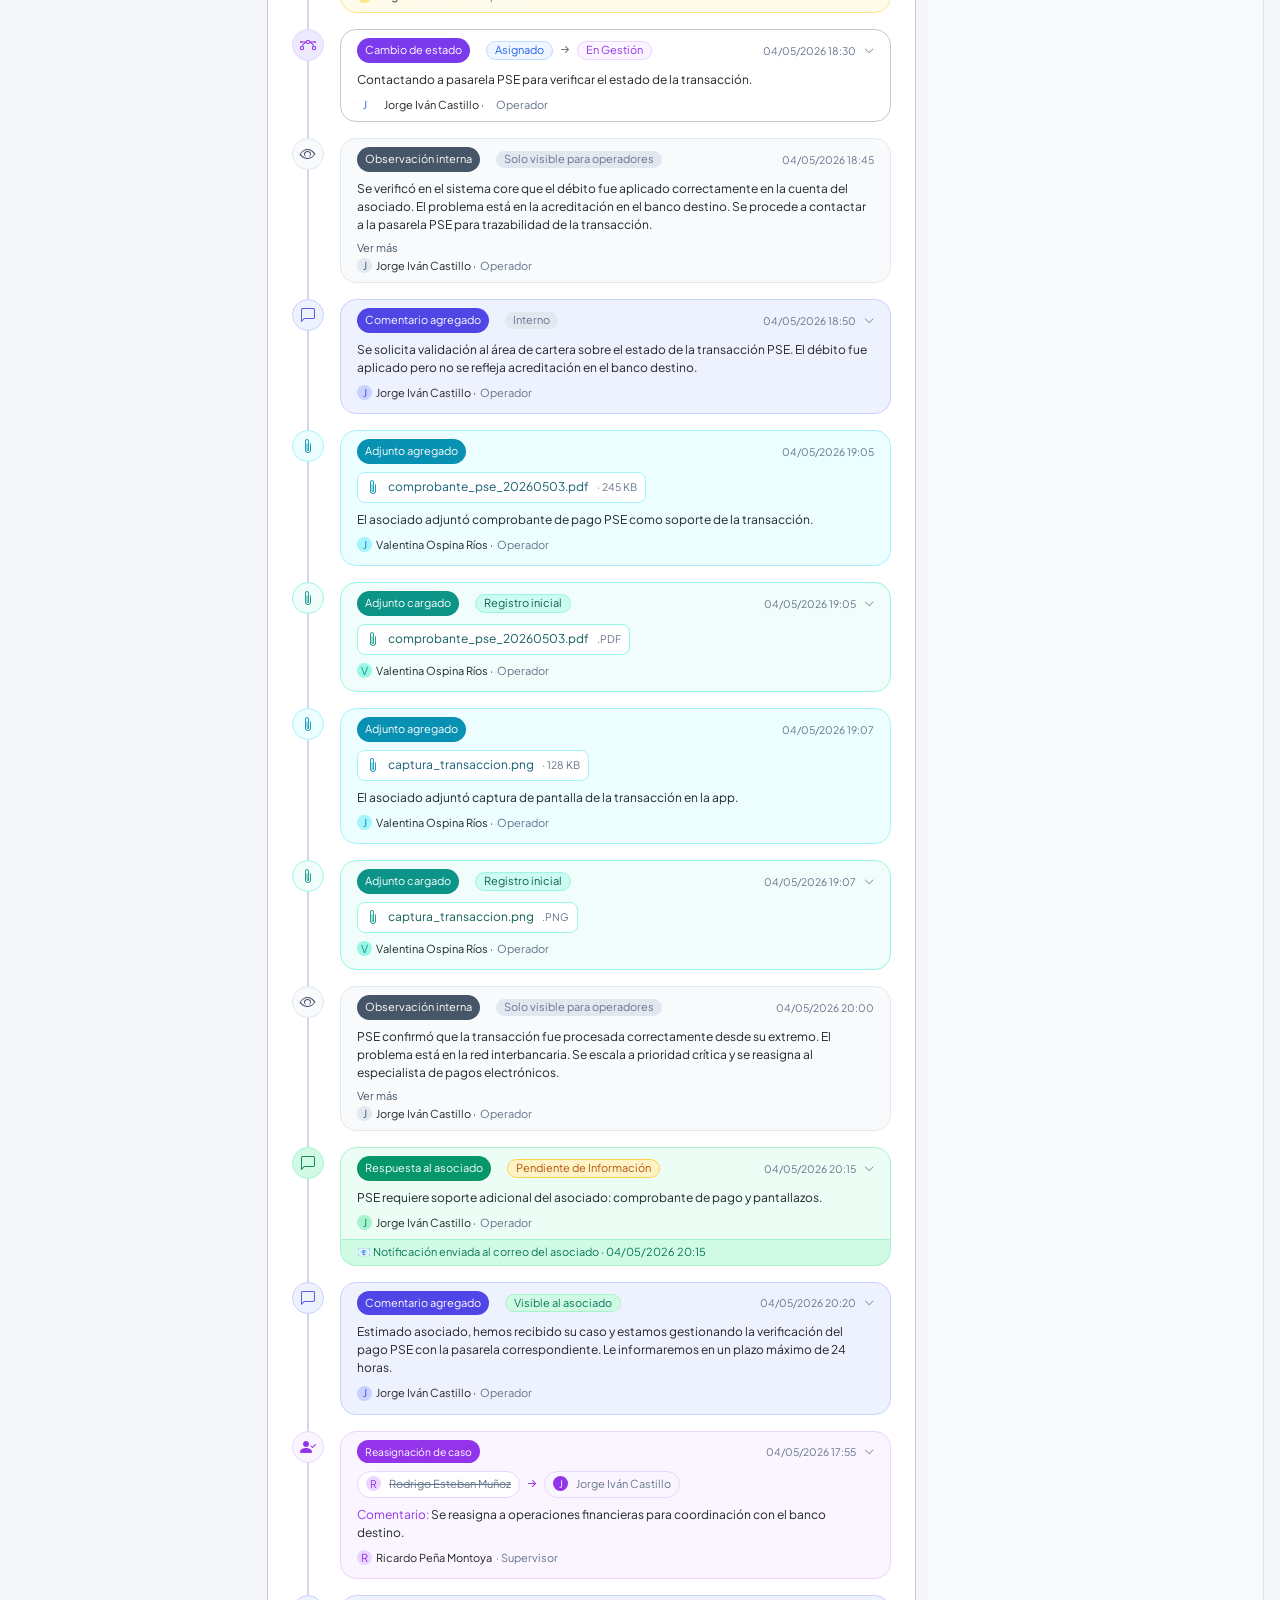
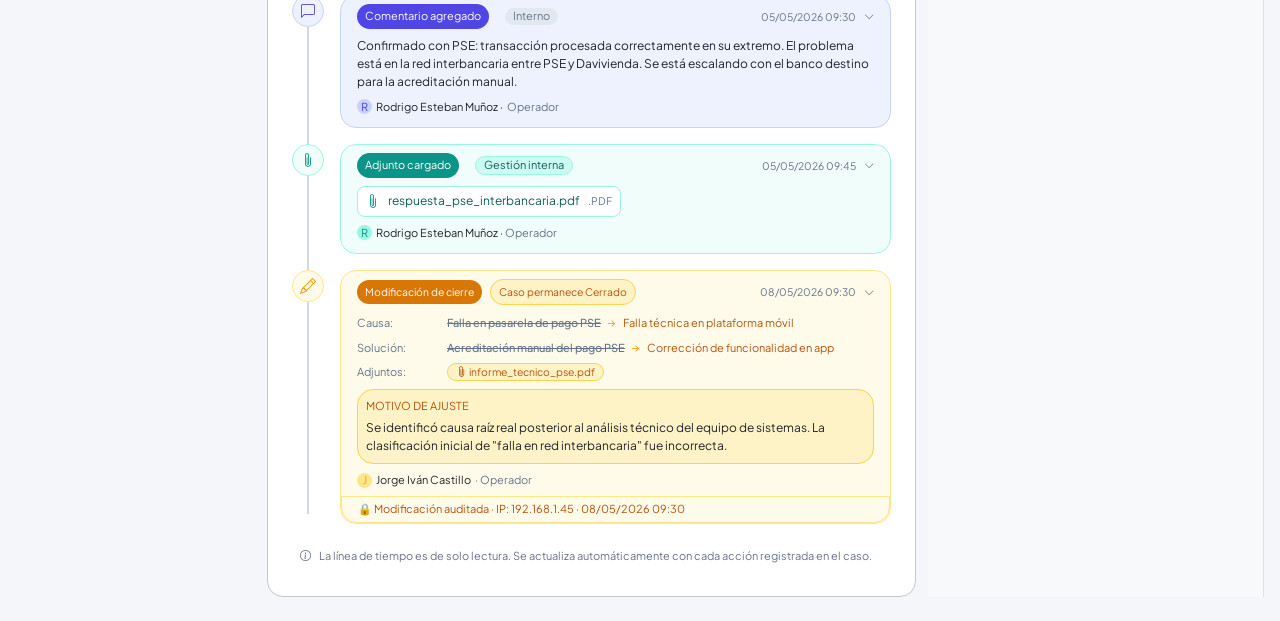
==== commit 2fe4e66c: "Acomodamos el RWD de cada tarjeta" ====
--- a/caseDetail.html
+++ b/caseDetail.html
@@ -471,7 +471,7 @@
                           </div>
 
                           <div class="purple-30Op rounded-4 border-purple w-100 py-2 px-3" data-card-container>
-                            <div class="d-flex justify-content-between align-items-center mb-2">
+                            <div class="d-flex justify-content-between align-items-center mb-2 flex-wrap gap-2">
                               <span class="text-white bg--purple p-1 px-2 rounded-4 text-small2">Reasignación de caso</span>
                               <p class="text-small2 cl-card-text mb-0 d-flex align-items-center gap-2">
                                 <span>04/05/2026 17:55</span>
@@ -480,7 +480,7 @@
                                 </button>
                               </p>
                             </div>
-                            <div class="d-flex gap-1 align-items-center">
+                            <div class="d-flex gap-1 align-items-center flex-wrap">
                               <p class="cl-card-text bg-white p-1 px-2 rounded-4 fs-11 mb-0 border-purple d-flex">
                                 <span class="rounded-circle text-small2 bg--purple2 p-0 ratio-1x1 letter-min-name d-flex align-items-center justify-content-center me-2 color--purple">J</span>
                                 <span class="text-decoration-line-through">Jorge Iván Castillo</span>
@@ -498,7 +498,7 @@
                                 <div class="description-card">
                                   <p class="fs-11 mb-0 text-muted">Tipo de evento:</p> 
                                 </div>
-                                <div class="col-auto">
+                                <div class="col">
                                   <p class="fs-11 mb-0">Reasignación de caso</p>
                                 </div>
                               </div>
@@ -506,7 +506,7 @@
                                 <div class="description-card">
                                   <p class="fs-11 mb-0 text-muted">Responsable anterior:</p> 
                                 </div>
-                                <div class="col-auto">
+                                <div class="col">
                                   <p class="fs-11 mb-0">Jorge Iván Castillo</p>
                                 </div>
                               </div>
@@ -514,7 +514,7 @@
                                 <div class="description-card">
                                   <p class="fs-11 mb-0 text-muted">Responsable nuevo:</p> 
                                 </div>
-                                <div class="col-auto">
+                                <div class="col">
                                   <p class="fs-11 mb-0">Rodrigo Esteban Muñoz</p>
                                 </div>
                               </div>
@@ -522,7 +522,7 @@
                                 <div class="description-card">
                                   <p class="fs-11 mb-0 text-muted">Reasignado por:</p> 
                                 </div>
-                                <div class="col-auto">
+                                <div class="col">
                                   <p class="fs-11 mb-0">Ricardo Peña Montoya · Supervisor</p>
                                 </div>
                               </div>
@@ -530,7 +530,7 @@
                                 <div class="description-card">
                                   <p class="fs-11 mb-0 text-muted">Fecha y hora:</p> 
                                 </div>
-                                <div class="col-auto">
+                                <div class="col">
                                   <p class="fs-11 mb-0">04/05/2026 17:55</p>
                                 </div>
                               </div>
@@ -538,13 +538,13 @@
                                 <div class="description-card">
                                   <p class="fs-11 mb-0 text-muted">Comentario:</p> 
                                 </div>
-                                <div class="col-auto">
+                                <div class="col">
                                   <p class="fs-11 mb-0">Reasignado al especialista de pagos electrónicos por tratarse de un caso PSE crítico.</p>
                                 </div>
                               </div>
                             </div>
 
-                            <p class="fs-11 mb-0 mt-2 d-flex align-items-center text-small2 footerCard">
+                            <p class="fs-11 mb-0 mt-2 d-flex align-items-center text-small2 flex-wrap footerCard">
                               <span class="rounded-circle bg--purple2 p-0 ratio-1x1 letter-min-name d-flex align-items-center justify-content-center me-1 color--purple">R</span>
                               <span class="">Ricardo Peña Montoya &nbsp;</span>
                               <span class="fs-11 cl-card-text">· Supervisor</span>
@@ -562,7 +562,7 @@
                           </div>
 
                           <div class="blue-30Op rounded-4 border-blue w-100 py-2 px-3" data-card-container>
-                            <div class="d-flex justify-content-between align-items-center mb-2">
+                            <div class="d-flex justify-content-between align-items-center mb-2 flex-wrap gap-2">
                               <span class="text-white bg--blue p-1 px-2 rounded-4 text-small2">Caso creado</span>
                               <p class="text-small2 cl-card-text mb-0 d-flex align-items-center gap-2">
                                 <span>04/05/2026 18:00</span>
@@ -578,7 +578,7 @@
                                 <div class="description-card">
                                   <p class="fs-11 mb-0 text-muted">Tipo de evento:</p> 
                                 </div>
-                                <div class="col-auto">
+                                <div class="col">
                                   <p class="fs-11 mb-0">Creación del caso</p>
                                 </div>
                               </div>
@@ -586,7 +586,7 @@
                                 <div class="description-card">
                                   <p class="fs-11 mb-0 text-muted">Estado inicial:</p> 
                                 </div>
-                                <div class="col-auto">
+                                <div class="col">
                                   <p class="cl-card-text bg-body-tertiary py-0 px-2 rounded-4 fs-11 mb-0 d-flex border border-dark-subtle border-1">
                                     Radicado
                                   </p>
@@ -596,7 +596,7 @@
                                 <div class="description-card">
                                   <p class="fs-11 mb-0 text-muted">Responsable inicial:</p> 
                                 </div>
-                                <div class="col-auto">
+                                <div class="col">
                                   <p class="fs-11 mb-0">Jorge Iván Castillo</p>
                                 </div>
                               </div>
@@ -604,7 +604,7 @@
                                 <div class="description-card">
                                   <p class="fs-11 mb-0 text-muted">Registrado por:</p> 
                                 </div>
-                                <div class="col-auto">
+                                <div class="col">
                                   <p class="fs-11 mb-0">Valentina Ospina Ríos · Operador</p>
                                 </div>
                               </div>
@@ -628,8 +628,8 @@
                           </div>
 
                           <div class="bg-white rounded-4 border border-1 border-secondary-subtle w-100 py-2 px-3" data-card-container>
-                            <div class="d-flex justify-content-between align-items-center mb-2">
-                              <div class="d-flex align-items-center">
+                            <div class="d-flex justify-content-between align-items-center mb-2 flex-wrap gap-2">
+                              <div class="d-flex align-items-center flex-wrap gap-2">
                                 <span class="text-white bg--violet py-1 px-2 rounded-4 fs-11 me-2">Cambio de estado</span>
                                 <div class="d-flex gap-1 align-items-center">
                                   <p class="cl-card-text bg-body-tertiary py-0 px-2 rounded-4 fs-11 mb-0 d-flex border border-dark-subtle border-1">
@@ -655,7 +655,7 @@
                                 <div class="description-card">
                                   <p class="fs-11 mb-0 text-muted">Tipo de evento:</p> 
                                 </div>
-                                <div class="col-auto">
+                                <div class="col">
                                   <p class="fs-11 mb-0">Creación del caso</p>
                                 </div>
                               </div>
@@ -663,7 +663,7 @@
                                 <div class="description-card">
                                   <p class="fs-11 mb-0 text-muted">Estado inicial:</p> 
                                 </div>
-                                <div class="col-auto">
+                                <div class="col">
                                   <p class="cl-card-text bg-body-tertiary py-0 px-2 rounded-4 fs-11 mb-0 d-flex border border-dark-subtle border-1">
                                     Radicado
                                   </p>
@@ -673,7 +673,7 @@
                                 <div class="description-card">
                                   <p class="fs-11 mb-0 text-muted">Estado inicial:</p> 
                                 </div>
-                                <div class="col-auto">
+                                <div class="col">
                                   <p class="color--blue py-0 px-2 rounded-4 fs-11 mb-0 blue-30Op border-blue d-flex">
                                     Asignado
                                   </p>
@@ -683,7 +683,7 @@
                                 <div class="description-card">
                                   <p class="fs-11 mb-0 text-muted">Registrado por:</p> 
                                 </div>
-                                <div class="col-auto">
+                                <div class="col">
                                   <p class="fs-11 mb-0">Jorge Iván Castillo · Operador</p>
                                 </div>
                               </div>
@@ -691,7 +691,7 @@
                                 <div class="description-card">
                                   <p class="fs-11 mb-0 text-muted">Fecha y hora:</p> 
                                 </div>
-                                <div class="col-auto">
+                                <div class="col">
                                   <p class="fs-11 mb-0">04/05/2026 18:01</p>
                                 </div>
                               </div>
@@ -715,7 +715,7 @@
                           </div>
 
                           <div class="bg-50Op rounded-4 border-cyan w-100 py-2 px-3">
-                            <div class="d-flex justify-content-between align-items-center mb-2">
+                            <div class="d-flex justify-content-between align-items-center mb-2 flex-wrap gap-2">
                               <span class="text-white bg--cyan py-1 px-2 rounded-4 text-small2">Asignación inicial</span>
                               <p class="text-small2 cl-card-text mb-0">04/05/2026 18:01</p>
                             </div>
@@ -743,7 +743,7 @@
                           </div>
 
                           <div class="orange-30Op rounded-4 border-orange w-100 py-2 px-3"  data-card-container>
-                            <div class="d-flex justify-content-between align-items-center mb-2">
+                            <div class="d-flex justify-content-between align-items-center mb-2 flex-wrap gap-2">
                               <span class="text-white bg--orange p-1 px-2 rounded-4 text-small2">Escalación de prioridad</span>
                               <p class="text-small2 cl-card-text mb-0 d-flex align-items-center gap-2">
                                 <span>04/05/2026 18:15</span>
@@ -777,7 +777,7 @@
                                 <div class="description-card">
                                   <p class="fs-11 mb-0 text-muted">Tipo de evento:</p> 
                                 </div>
-                                <div class="col-auto">
+                                <div class="col">
                                   <p class="fs-11 mb-0">Cambio de prioridad</p>
                                 </div>
                               </div>
@@ -785,7 +785,7 @@
                                 <div class="description-card">
                                   <p class="fs-11 mb-0 text-muted">Prioridad anterior:</p> 
                                 </div>
-                                <div class="col-auto">
+                                <div class="col">
                                   <p class="color--blue py-0 px-2 rounded-4 fs-11 mb-0 blue-30Op d-flex align-items-center">
                                     <span class="rounded-circle bg-primary d-inline-block me-1" style="width:6px;height:6px"></span>
                                     Normal
@@ -796,7 +796,7 @@
                                 <div class="description-card">
                                   <p class="fs-11 mb-0 text-muted">Prioridad nueva:</p> 
                                 </div>
-                                <div class="col-auto">
+                                <div class="col">
                                   <p class="text-small text-danger fw-semibold bg-danger px-2 rounded-4 bg-opacity-10 d-flex align-items-center mb-0">
                                     <span class="rounded-circle bg-danger d-inline-block me-1" style="width:6px;height:6px"></span>
                                     Crítica
@@ -807,7 +807,7 @@
                                 <div class="description-card">
                                   <p class="fs-11 mb-0 text-muted">SLA anterior:</p> 
                                 </div>
-                                <div class="col-auto">
+                                <div class="col">
                                   <p class="fs-11 mb-0">24 horas</p>
                                 </div>
                               </div>
@@ -815,7 +815,7 @@
                                 <div class="description-card">
                                   <p class="fs-11 mb-0 text-muted">SLA nuevo:</p> 
                                 </div>
-                                <div class="col-auto">
+                                <div class="col">
                                   <p class="fs-11 mb-0">4 horas</p>
                                 </div>
                               </div>
@@ -823,7 +823,7 @@
                                 <div class="description-card">
                                   <p class="fs-11 mb-0 text-muted">Modificado por:</p> 
                                 </div>
-                                <div class="col-auto">
+                                <div class="col">
                                   <p class="fs-11 mb-0">Jorge Iván Castillo · Operador</p>
                                 </div>
                               </div>
@@ -831,7 +831,7 @@
                                 <div class="description-card">
                                   <p class="fs-11 mb-0 text-muted">Fecha y hora:</p> 
                                 </div>
-                                <div class="col-auto">
+                                <div class="col">
                                   <p class="fs-11 mb-0">04/05/2026 18:15</p>
                                 </div>
                               </div>
@@ -855,8 +855,8 @@
                           </div>
 
                           <div class="bg-white rounded-4 border border-1 border-secondary-subtle w-100 py-2 px-3" data-card-container>
-                            <div class="d-flex justify-content-between align-items-center mb-2">
-                              <div class="d-flex align-items-center">
+                            <div class="d-flex justify-content-between align-items-center mb-2 flex-wrap gap-2">
+                              <div class="d-flex align-items-center flex-wrap gap-2">
                                 <span class="text-white bg--violet py-1 px-2 rounded-4 fs-11 me-2">Cambio de estado</span>
                                 <div class="d-flex gap-1 align-items-center">
                                   <p class="color--blue py-0 px-2 rounded-4 fs-11 mb-0 blue-30Op border-blue d-flex">
@@ -882,7 +882,7 @@
                                 <div class="description-card">
                                   <p class="fs-11 mb-0 text-muted">Tipo de evento:</p> 
                                 </div>
-                                <div class="col-auto">
+                                <div class="col">
                                   <p class="fs-11 mb-0">Cambio de estado</p>
                                 </div>
                               </div>
@@ -890,7 +890,7 @@
                                 <div class="description-card">
                                   <p class="fs-11 mb-0 text-muted">Estado anterior:</p> 
                                 </div>
-                                <div class="col-auto">
+                                <div class="col">
                                   <p class="color--blue py-0 px-2 rounded-4 fs-11 mb-0 blue-30Op border-blue d-flex">
                                     Asignado
                                   </p>
@@ -900,7 +900,7 @@
                                 <div class="description-card">
                                   <p class="fs-11 mb-0 text-muted">Estado nuevo:</p> 
                                 </div>
-                                <div class="col-auto">
+                                <div class="col">
                                   <p class="py-0 px-2 rounded-4 fs-11 mb-0 purple-30Op color--purple border-purple d-flex">
                                     En Gestión
                                   </p>
@@ -910,7 +910,7 @@
                                 <div class="description-card">
                                   <p class="fs-11 mb-0 text-muted">Realizado por:</p> 
                                 </div>
-                                <div class="col-auto">
+                                <div class="col">
                                   <p class="fs-11 mb-0">Jorge Iván Castillo · Operador</p>
                                 </div>
                               </div>
@@ -918,13 +918,13 @@
                                 <div class="description-card">
                                   <p class="fs-11 mb-0 text-muted">Fecha y hora:</p> 
                                 </div>
-                                <div class="col-auto">
+                                <div class="col">
                                   <p class="fs-11 mb-0">04/05/2026 18:30</p>
                                 </div>
                               </div>
                             </div>
 
-                            <p class="fs-11 mb-0 mt-2 d-flex align-items-center text-small2 footerCard">
+                            <p class="fs-11 mb-0 mt-2 d-flex align-items-center text-small2 flex-wrap gap-2 footerCard">
                               <span class="rounded-circle p-0 ratio-1x1 letter-min-name d-flex align-items-center justify-content-center me-1 color--blue">J</span>
                               <span class="fs-11">Jorge Iván Castillo · &nbsp;</span>
                               <span class="fs-11 cl-card-text">Operador</span>
@@ -942,8 +942,8 @@
                           </div>
 
                           <div class="slate-30Op rounded-4 border-slate w-100 py-2 px-3">
-                            <div class="d-flex justify-content-between align-items-center mb-2">
-                              <div class="d-flex align-items-center">
+                            <div class="d-flex justify-content-between align-items-center mb-2 flex-wrap gap-2">
+                              <div class="d-flex align-items-center flex-wrap gap-2">
                                 <span class="text-white bg--slate py-1 px-2 rounded-4 fs-11 me-2">Observación interna</span>
                                 <div class="d-flex gap-1 align-items-center">
                                   <p class="cl-card-text bg-slate2 py-0 px-2 rounded-4 fs-11 mb-0 d-flex">      
@@ -973,8 +973,8 @@
                           </div>
 
                           <div class="indigo-30Op rounded-4 border-indigo w-100 py-2 px-3" data-card-container>
-                            <div class="d-flex justify-content-between align-items-center mb-2">
-                              <div class="d-flex align-items-center">
+                            <div class="d-flex justify-content-between align-items-center mb-2 flex-wrap gap-2">
+                              <div class="d-flex align-items-center flex-wrap gap-2">
                                 <span class="text-white bg-indigo py-1 px-2 rounded-4 fs-11 me-2">Comentario agregado</span>
                                 <div class="d-flex gap-1 align-items-center">
                                   <p class="cl-card-text bg-slate2 py-0 px-2 rounded-4 fs-11 mb-0 d-flex">      
@@ -996,7 +996,7 @@
                                 <div class="description-card">
                                   <p class="fs-11 mb-0 text-muted">Tipo de evento:</p> 
                                 </div>
-                                <div class="col-auto">
+                                <div class="col">
                                   <p class="fs-11 mb-0">Comentario interno</p>
                                 </div>
                               </div>
@@ -1004,7 +1004,7 @@
                                 <div class="description-card">
                                   <p class="fs-11 mb-0 text-muted">Realizado por:</p> 
                                 </div>
-                                <div class="col-auto">
+                                <div class="col">
                                   <p class="fs-11 mb-0">Jorge Iván Castillo · Operador</p>
                                 </div>
                               </div>
@@ -1012,7 +1012,7 @@
                                 <div class="description-card">
                                   <p class="fs-11 mb-0 text-muted">Fecha y hora:</p> 
                                 </div>
-                                <div class="col-auto">
+                                <div class="col">
                                   <p class="fs-11 mb-0">04/05/2026 18:50</p>
                                 </div>
                               </div>
@@ -1020,7 +1020,7 @@
                                 <div class="description-card">
                                   <p class="fs-11 mb-0 text-muted">IP:</p> 
                                 </div>
-                                <div class="col-auto">
+                                <div class="col">
                                   <p class="fs-11 mb-0">190.24.135.78</p>
                                 </div>
                               </div>
@@ -1044,14 +1044,14 @@
                           </div>
 
                           <div class="cyan2-30Op rounded-4 border-cyan2 w-100 py-2 px-3">
-                            <div class="d-flex justify-content-between align-items-center mb-2">
+                            <div class="d-flex justify-content-between align-items-center mb-2 flex-wrap gap-2">
                               <div class="d-flex align-items-center">
                                 <span class="text-white bg--cyan2 py-1 px-2 rounded-4 fs-11 me-2">Adjunto agregado</span>
                               </div>
                               <p class="text-small2 cl-card-text mb-0">04/05/2026 19:05</p>
                             </div>
 
-                            <div class="d-inline-flex gap-2 align-items-center bg-white rounded-3 border-cyan2 px-2 py-1">
+                            <div class="d-inline-flex gap-2 align-items-center bg-white rounded-3 border-cyan2 px-2 py-1 flex-wrap text-break">
                               <i class="bi bi-paperclip fs-14 fw-bolder color-cyan2"></i>
                               <p class="text-small mb-0 cyan2-bold">comprobante_pse_20260503.pdf</p>
                               <p class="text-small2 cl-card-text mb-0">· 245 KB</p>
@@ -1076,8 +1076,8 @@
                           </div>
 
                           <div class="teal-30Op rounded-4 border-teal w-100 py-2 px-3" data-card-container>
-                            <div class="d-flex justify-content-between align-items-center mb-2">
-                              <div class="d-flex align-items-center">
+                            <div class="d-flex justify-content-between align-items-center mb-2 flex-wrap gap-2">
+                              <div class="d-flex align-items-center flex-wrap gap-2">
                                 <span class="text-white bg--teal py-1 px-2 rounded-4 fs-11 me-2">Adjunto cargado</span>
                                 <p class="teal-bold py-0 px-2 rounded-4 fs-11 mb-0 teal-light border-teal d-flex">Registro inicial</p>
                               </div>
@@ -1089,7 +1089,7 @@
                               </p>
                             </div>
 
-                            <div class="d-inline-flex gap-2 align-items-center bg-white rounded-3 border-teal px-2 py-1">
+                            <div class="d-inline-flex gap-2 align-items-center bg-white rounded-3 border-teal px-2 py-1 flex-wrap text-break">
                               <i class="bi bi-paperclip fs-14 fw-bolder color-teal"></i>
                               <p class="text-small mb-0 teal-bold">comprobante_pse_20260503.pdf</p>
                               <p class="text-small2 cl-card-text mb-0">.PDF</p>
@@ -1101,7 +1101,7 @@
                                 <div class="description-card">
                                   <p class="fs-11 mb-0 text-muted">Archivo:</p> 
                                 </div>
-                                <div class="col-auto">
+                                <div class="col">
                                   <p class="fs-11 mb-0">
                                     comprobante_pse_20260503.pdf
                                   </p>
@@ -1112,7 +1112,7 @@
                                 <div class="description-card">
                                   <p class="fs-11 mb-0 text-muted">Tipo MIME:</p> 
                                 </div>
-                                <div class="col-auto">
+                                <div class="col">
                                   <p class="fs-11 mb-0">application/pdf</p>
                                 </div>
                               </div>
@@ -1121,7 +1121,7 @@
                                 <div class="description-card">
                                   <p class="fs-11 mb-0 text-muted">Tamaño:</p> 
                                 </div>
-                                <div class="col-auto">
+                                <div class="col">
                                   <p class="fs-11 mb-0">245.0 KB</p>
                                 </div>
                               </div>
@@ -1130,7 +1130,7 @@
                                 <div class="description-card">
                                   <p class="fs-11 mb-0 text-muted">Tipo adjunto:</p> 
                                 </div>
-                                <div class="col-auto">
+                                <div class="col">
                                   <p class="fs-11 mb-0">Registro inicial</p>
                                 </div>
                               </div>
@@ -1139,7 +1139,7 @@
                                 <div class="description-card">
                                   <p class="fs-11 mb-0 text-muted">Visible al asociado:</p> 
                                 </div>
-                                <div class="col-auto">
+                                <div class="col">
                                   <p class="fs-11 mb-0">
                                     No
                                   </p>
@@ -1150,7 +1150,7 @@
                                 <div class="description-card">
                                   <p class="fs-11 mb-0 text-muted">Cargado por:</p> 
                                 </div>
-                                <div class="col-auto">
+                                <div class="col">
                                   <p class="fs-11 mb-0">Valentina Ospina Ríos · Operador</p>
                                 </div>
                               </div>
@@ -1159,7 +1159,7 @@
                                 <div class="description-card">
                                   <p class="fs-11 mb-0 text-muted">Fecha y hora:</p> 
                                 </div>
-                                <div class="col-auto">
+                                <div class="col">
                                   <p class="fs-11 mb-0">04/05/2026 19:05</p>
                                 </div>
                               </div>
@@ -1168,7 +1168,7 @@
                                 <div class="description-card">
                                   <p class="fs-11 mb-0 text-muted">IP de carga:</p> 
                                 </div>
-                                <div class="col-auto">
+                                <div class="col">
                                   <p class="fs-11 mb-0">190.24.135.78</p>
                                 </div>
                               </div>
@@ -1193,14 +1193,14 @@
                           </div>
 
                           <div class="cyan2-30Op rounded-4 border-cyan2 w-100 py-2 px-3">
-                            <div class="d-flex justify-content-between align-items-center mb-2">
+                            <div class="d-flex justify-content-between align-items-center mb-2 flex-wrap gap-2">
                               <div class="d-flex align-items-center">
                                 <span class="text-white bg--cyan2 py-1 px-2 rounded-4 fs-11 me-2">Adjunto agregado</span>
                               </div>
                               <p class="text-small2 cl-card-text mb-0">04/05/2026 19:07</p>
                             </div>
 
-                            <div class="d-inline-flex gap-2 align-items-center bg-white rounded-3 border-cyan2 px-2 py-1">
+                            <div class="d-inline-flex gap-2 align-items-center bg-white rounded-3 border-cyan2 px-2 py-1 flex-wrap text-break">
                               <i class="bi bi-paperclip fs-14 fw-bolder color-cyan2"></i>
                               <p class="text-small mb-0 cyan2-bold">captura_transaccion.png</p>
                               <p class="text-small2 cl-card-text mb-0">· 128 KB</p>
@@ -1225,8 +1225,8 @@
                           </div>
 
                           <div class="teal-30Op rounded-4 border-teal w-100 py-2 px-3" data-card-container>
-                            <div class="d-flex justify-content-between align-items-center mb-2">
-                              <div class="d-flex align-items-center">
+                            <div class="d-flex justify-content-between align-items-center mb-2 flex-wrap gap-2">
+                              <div class="d-flex align-items-center flex-wrap gap-2">
                                 <span class="text-white bg--teal py-1 px-2 rounded-4 fs-11 me-2">Adjunto cargado</span>
                                 <p class="teal-bold py-0 px-2 rounded-4 fs-11 mb-0 teal-light border-teal d-flex">Registro inicial</p>
                               </div>
@@ -1238,7 +1238,7 @@
                               </p>
                             </div>
 
-                            <div class="d-inline-flex gap-2 align-items-center bg-white rounded-3 border-teal px-2 py-1">
+                            <div class="d-inline-flex gap-2 align-items-center bg-white rounded-3 border-teal px-2 py-1 flex-wrap text-break">
                               <i class="bi bi-paperclip fs-14 fw-bolder color-teal"></i>
                               <p class="text-small mb-0 teal-bold">captura_transaccion.png</p>
                               <p class="text-small2 cl-card-text mb-0 text-uppercase">.png</p>
@@ -1250,7 +1250,7 @@
                                 <div class="description-card">
                                   <p class="fs-11 mb-0 text-muted">Archivo:</p> 
                                 </div>
-                                <div class="col-auto">
+                                <div class="col">
                                   <p class="fs-11 mb-0">
                                     captura_transaccion.png
                                   </p>
@@ -1261,7 +1261,7 @@
                                 <div class="description-card">
                                   <p class="fs-11 mb-0 text-muted">Tipo MIME:</p> 
                                 </div>
-                                <div class="col-auto">
+                                <div class="col">
                                   <p class="fs-11 mb-0">image/png</p>
                                 </div>
                               </div>
@@ -1270,7 +1270,7 @@
                                 <div class="description-card">
                                   <p class="fs-11 mb-0 text-muted">Tamaño:</p> 
                                 </div>
-                                <div class="col-auto">
+                                <div class="col">
                                   <p class="fs-11 mb-0">128.0 KB</p>
                                 </div>
                               </div>
@@ -1279,7 +1279,7 @@
                                 <div class="description-card">
                                   <p class="fs-11 mb-0 text-muted">Tipo adjunto:</p> 
                                 </div>
-                                <div class="col-auto">
+                                <div class="col">
                                   <p class="fs-11 mb-0">Registro inicial</p>
                                 </div>
                               </div>
@@ -1288,7 +1288,7 @@
                                 <div class="description-card">
                                   <p class="fs-11 mb-0 text-muted">Visible al asociado:</p> 
                                 </div>
-                                <div class="col-auto">
+                                <div class="col">
                                   <p class="fs-11 mb-0">
                                     No
                                   </p>
@@ -1299,7 +1299,7 @@
                                 <div class="description-card">
                                   <p class="fs-11 mb-0 text-muted">Cargado por:</p> 
                                 </div>
-                                <div class="col-auto">
+                                <div class="col">
                                   <p class="fs-11 mb-0">Valentina Ospina Ríos · Operador</p>
                                 </div>
                               </div>
@@ -1308,7 +1308,7 @@
                                 <div class="description-card">
                                   <p class="fs-11 mb-0 text-muted">Fecha y hora:</p> 
                                 </div>
-                                <div class="col-auto">
+                                <div class="col">
                                   <p class="fs-11 mb-0">04/05/2026 19:07</p>
                                 </div>
                               </div>
@@ -1317,7 +1317,7 @@
                                 <div class="description-card">
                                   <p class="fs-11 mb-0 text-muted">IP de carga:</p> 
                                 </div>
-                                <div class="col-auto">
+                                <div class="col">
                                   <p class="fs-11 mb-0">190.24.135.78</p>
                                 </div>
                               </div>
@@ -1342,8 +1342,8 @@
                           </div>
 
                           <div class="slate-30Op rounded-4 border-slate w-100 py-2 px-3">
-                            <div class="d-flex justify-content-between align-items-center mb-2">
-                              <div class="d-flex align-items-center">
+                            <div class="d-flex justify-content-between align-items-center mb-2 flex-wrap gap-2">
+                              <div class="d-flex align-items-center flex-wrap gap-2">
                                 <span class="text-white bg--slate py-1 px-2 rounded-4 fs-11 me-2">Observación interna</span>
                                 <div class="d-flex gap-1 align-items-center">
                                   <p class="cl-card-text bg-slate2 py-0 px-2 rounded-4 fs-11 mb-0 d-flex">      
@@ -1374,8 +1374,8 @@
 
                           <div class="w-100">                        
                             <div class="esmerald-30Op rounded-top-4 border-esmerald w-100 pt-2 px-3" data-card-container>
-                              <div class="d-flex justify-content-between align-items-center mb-2">
-                                <div class="d-flex align-items-center">
+                              <div class="d-flex justify-content-between align-items-center mb-2 flex-wrap gap-2">
+                                <div class="d-flex align-items-center flex-wrap gap-2">
                                   <span class="text-white bg--esmerald py-1 px-2 rounded-4 fs-11 me-2">Respuesta al asociado</span>
                                   <div class="d-flex gap-1 align-items-center">
                                     <p class="amber-text amber-30Op border-amber py-0 px-2 rounded-4 fs-11 mb-0 d-flex">      
@@ -1397,7 +1397,7 @@
                                   <div class="description-card">
                                     <p class="fs-11 mb-0 text-muted">Tipo de evento:</p> 
                                   </div>
-                                  <div class="col-auto">
+                                  <div class="col">
                                     <p class="fs-11 mb-0">Respuesta al asociado</p>
                                   </div>
                                 </div>
@@ -1405,7 +1405,7 @@
                                   <div class="description-card">
                                     <p class="fs-11 mb-0 text-muted">Estado resultante:</p> 
                                   </div>
-                                  <div class="col-auto">
+                                  <div class="col">
                                     <p class="amber-text amber-30Op border-amber py-0 px-2 rounded-4 fs-11 mb-0 d-flex">      
                                       Pendiente de Información
                                     </p>
@@ -1415,7 +1415,7 @@
                                   <div class="description-card">
                                     <p class="fs-11 mb-0 text-muted">Enviado por:</p> 
                                   </div>
-                                  <div class="col-auto">
+                                  <div class="col">
                                     <p class="fs-11 mb-0">Jorge Iván Castillo · Operador</p>
                                   </div>
                                 </div>
@@ -1423,7 +1423,7 @@
                                   <div class="description-card">
                                     <p class="fs-11 mb-0 text-muted">Fecha y hora:</p> 
                                   </div>
-                                  <div class="col-auto">
+                                  <div class="col">
                                     <p class="fs-11 mb-0">04/05/2026 20:15</p>
                                   </div>
                                 </div>
@@ -1449,8 +1449,8 @@
                           </div>
 
                           <div class="indigo-30Op rounded-4 border-indigo w-100 py-2 px-3" data-card-container>
-                            <div class="d-flex justify-content-between align-items-center mb-2">
-                              <div class="d-flex align-items-center">
+                            <div class="d-flex justify-content-between align-items-center mb-2 flex-wrap gap-2">
+                              <div class="d-flex align-items-center flex-wrap gap-2">
                                 <span class="text-white bg-indigo py-1 px-2 rounded-4 fs-11 me-2">Comentario agregado</span>
                                 <div class="d-flex gap-1 align-items-center">
                                   <p class="border-esmerald bg--esmerald-bottom color-esmerald py-0 px-2 rounded-4 fs-11 mb-0 d-flex">      
@@ -1471,7 +1471,7 @@
                                 <div class="description-card">
                                   <p class="fs-11 mb-0 text-muted">Tipo:</p> 
                                 </div>
-                                <div class="col-auto">
+                                <div class="col">
                                   <p class="fs-11 mb-0">Comentario visible al asociado</p>
                                 </div>
                               </div>
@@ -1479,7 +1479,7 @@
                                 <div class="description-card">
                                   <p class="fs-11 mb-0 text-muted">Realizado por:</p> 
                                 </div>
-                                <div class="col-auto">
+                                <div class="col">
                                   <p class="fs-11 mb-0">Jorge Iván Castillo · Operador</p>
                                 </div>
                               </div>
@@ -1487,7 +1487,7 @@
                                 <div class="description-card">
                                   <p class="fs-11 mb-0 text-muted">Fecha y hora:</p> 
                                 </div>
-                                <div class="col-auto">
+                                <div class="col">
                                   <p class="fs-11 mb-0">04/05/2026 20:20</p>
                                 </div>
                               </div>
@@ -1495,7 +1495,7 @@
                                 <div class="description-card">
                                   <p class="fs-11 mb-0 text-muted">IP:</p> 
                                 </div>
-                                <div class="col-auto">
+                                <div class="col">
                                   <p class="fs-11 mb-0">190.24.135.78</p>
                                 </div>
                               </div>
@@ -1519,16 +1519,16 @@
                           </div>
 
                           <div class="purple-30Op rounded-4 border-purple w-100 py-2 px-3" data-card-container>
-                            <div class="d-flex justify-content-between align-items-center mb-2">
+                            <div class="d-flex justify-content-between align-items-center mb-2 flex-wrap gap-2">
                               <span class="text-white bg--purple p-1 px-2 rounded-4 text-small2">Reasignación de caso</span>
-                              <p class="text-small2 cl-card-text mb-0 d-flex align-items-center gap-2">
+                              <p class="text-small2 cl-card-text mb-0 d-flex align-items-center flex-wrap gap-2">
                                 <span>04/05/2026 17:55</span>
                                 <button class="border-0 p-0 text-small2 bg-transparent text-secondary arrow-card" data-card-role="button">
                                   <i class="bi bi-chevron-down"></i>
                                 </button>
                               </p>
                             </div>
-                            <div class="d-flex gap-1 align-items-center">
+                            <div class="d-flex gap-1 align-items-center flex-wrap">
                               <p class="cl-card-text bg-white p-1 px-2 rounded-4 fs-11 mb-0 border-purple d-flex">
                                 <span class="rounded-circle text-small2 bg--purple2 p-0 ratio-1x1 letter-min-name d-flex align-items-center justify-content-center me-2 color--purple">R</span>
                                 <span class="text-decoration-line-through">Rodrigo Esteban Muñoz</span>
@@ -1546,7 +1546,7 @@
                                 <div class="description-card">
                                   <p class="fs-11 mb-0 text-muted">Tipo de evento:</p> 
                                 </div>
-                                <div class="col-auto">
+                                <div class="col">
                                   <p class="fs-11 mb-0">Reasignación de caso</p>
                                 </div>
                               </div>
@@ -1554,7 +1554,7 @@
                                 <div class="description-card">
                                   <p class="fs-11 mb-0 text-muted">Responsable anterior:</p> 
                                 </div>
-                                <div class="col-auto">
+                                <div class="col">
                                   <p class="fs-11 mb-0">Rodrigo Esteban Muñoz</p>
                                 </div>
                               </div>
@@ -1562,7 +1562,7 @@
                                 <div class="description-card">
                                   <p class="fs-11 mb-0 text-muted">Responsable nuevo:</p> 
                                 </div>
-                                <div class="col-auto">
+                                <div class="col">
                                   <p class="fs-11 mb-0">Jorge Iván Castillo</p>
                                 </div>
                               </div>
@@ -1570,7 +1570,7 @@
                                 <div class="description-card">
                                   <p class="fs-11 mb-0 text-muted">Reasignado por:</p> 
                                 </div>
-                                <div class="col-auto">
+                                <div class="col">
                                   <p class="fs-11 mb-0">Jorge Iván Castillo · Operador</p>
                                 </div>
                               </div>
@@ -1578,7 +1578,7 @@
                                 <div class="description-card">
                                   <p class="fs-11 mb-0 text-muted">Fecha y hora:</p> 
                                 </div>
-                                <div class="col-auto">
+                                <div class="col">
                                   <p class="fs-11 mb-0">05/05/2026 09:10</p>
                                 </div>
                               </div>
@@ -1586,7 +1586,7 @@
                                 <div class="description-card">
                                   <p class="fs-11 mb-0 text-muted">Comentario:</p> 
                                 </div>
-                                <div class="col-auto">
+                                <div class="col">
                                   <p class="fs-11 mb-0">Se reasigna a operaciones financieras para coordinación con el banco destino.</p>
                                 </div>
                               </div>
@@ -1610,8 +1610,8 @@
                           </div>
 
                           <div class="indigo-30Op rounded-4 border-indigo w-100 py-2 px-3" data-card-container>
-                            <div class="d-flex justify-content-between align-items-center mb-2">
-                              <div class="d-flex align-items-center">
+                            <div class="d-flex justify-content-between align-items-center mb-2 flex-wrap gap-2">
+                              <div class="d-flex align-items-center flex-wrap gap-2">
                                 <span class="text-white bg-indigo py-1 px-2 rounded-4 fs-11 me-2">Comentario agregado</span>
                                 <div class="d-flex gap-1 align-items-center">
                                   <p class="cl-card-text bg-slate2 py-0 px-2 rounded-4 fs-11 mb-0 d-flex">      
@@ -1633,7 +1633,7 @@
                                 <div class="description-card">
                                   <p class="fs-11 mb-0 text-muted">Tipo:</p> 
                                 </div>
-                                <div class="col-auto">
+                                <div class="col">
                                   <p class="fs-11 mb-0">Comentario interno</p>
                                 </div>
                               </div>
@@ -1641,7 +1641,7 @@
                                 <div class="description-card">
                                   <p class="fs-11 mb-0 text-muted">Registrado por:</p> 
                                 </div>
-                                <div class="col-auto">
+                                <div class="col">
                                   <p class="fs-11 mb-0">Rodrigo Esteban Muñoz · Operador</p>
                                 </div>
                               </div>
@@ -1649,7 +1649,7 @@
                                 <div class="description-card">
                                   <p class="fs-11 mb-0 text-muted">Fecha y hora:</p> 
                                 </div>
-                                <div class="col-auto">
+                                <div class="col">
                                   <p class="fs-11 mb-0">05/05/2026 09:30</p>
                                 </div>
                               </div>
@@ -1657,7 +1657,7 @@
                                 <div class="description-card">
                                   <p class="fs-11 mb-0 text-muted">IP:</p> 
                                 </div>
-                                <div class="col-auto">
+                                <div class="col">
                                   <p class="fs-11 mb-0">190.24.135.78</p>
                                 </div>
                               </div>
@@ -1681,8 +1681,8 @@
                           </div>
 
                           <div class="teal-30Op rounded-4 border-teal w-100 py-2 px-3" data-card-container>
-                            <div class="d-flex justify-content-between align-items-center mb-2">
-                              <div class="d-flex align-items-center">
+                            <div class="d-flex justify-content-between align-items-center mb-2 flex-wrap gap-2">
+                              <div class="d-flex align-items-center flex-wrap gap-2">
                                 <span class="text-white bg--teal py-1 px-2 rounded-4 fs-11 me-2">Adjunto cargado</span>
                                 <p class="teal-bold py-0 px-2 rounded-4 fs-11 mb-0 teal-light border-teal d-flex">Gestión interna</p>
                               </div>
@@ -1694,7 +1694,7 @@
                               </p>
                             </div>
 
-                            <div class="d-inline-flex gap-2 align-items-center bg-white rounded-3 border-teal px-2 py-1">
+                            <div class="d-inline-flex gap-2 align-items-center bg-white rounded-3 border-teal px-2 py-1 flex-wrap text-break text-wrap">
                               <i class="bi bi-paperclip fs-14 fw-bolder color-teal"></i>
                               <p class="text-small mb-0 teal-bold">respuesta_pse_interbancaria.pdf</p>
                               <p class="text-small2 cl-card-text mb-0 text-uppercase">.PDF</p>
@@ -1707,7 +1707,7 @@
                                 <div class="description-card">
                                   <p class="fs-11 mb-0 text-muted">Archivo:</p> 
                                 </div>
-                                <div class="col-auto">
+                                <div class="col">
                                   <p class="fs-11 mb-0">
                                     respuesta_pse_interbancaria.pdf
                                   </p>
@@ -1718,7 +1718,7 @@
                                 <div class="description-card">
                                   <p class="fs-11 mb-0 text-muted">Tipo MIME:</p> 
                                 </div>
-                                <div class="col-auto">
+                                <div class="col">
                                   <p class="fs-11 mb-0">application/pdf</p>
                                 </div>
                               </div>
@@ -1727,7 +1727,7 @@
                                 <div class="description-card">
                                   <p class="fs-11 mb-0 text-muted">Tamaño:</p> 
                                 </div>
-                                <div class="col-auto">
+                                <div class="col">
                                   <p class="fs-11 mb-0">180.0 KB</p>
                                 </div>
                               </div>
@@ -1736,7 +1736,7 @@
                                 <div class="description-card">
                                   <p class="fs-11 mb-0 text-muted">Tipo adjunto:</p> 
                                 </div>
-                                <div class="col-auto">
+                                <div class="col">
                                   <p class="fs-11 mb-0">Gestión interna</p>
                                 </div>
                               </div>
@@ -1745,7 +1745,7 @@
                                 <div class="description-card">
                                   <p class="fs-11 mb-0 text-muted">Visible al asociado:</p> 
                                 </div>
-                                <div class="col-auto">
+                                <div class="col">
                                   <p class="fs-11 mb-0">
                                     No
                                   </p>
@@ -1756,7 +1756,7 @@
                                 <div class="description-card">
                                   <p class="fs-11 mb-0 text-muted">Cargado por:</p> 
                                 </div>
-                                <div class="col-auto">
+                                <div class="col">
                                   <p class="fs-11 mb-0">Rodrigo Esteban Muñoz · Operador</p>
                                 </div>
                               </div>
@@ -1765,7 +1765,7 @@
                                 <div class="description-card">
                                   <p class="fs-11 mb-0 text-muted">Fecha y hora:</p> 
                                 </div>
-                                <div class="col-auto">
+                                <div class="col">
                                   <p class="fs-11 mb-0">05/05/2026 09:45</p>
                                 </div>
                               </div>
@@ -1774,7 +1774,7 @@
                                 <div class="description-card">
                                   <p class="fs-11 mb-0 text-muted">IP de carga:</p> 
                                 </div>
-                                <div class="col-auto">
+                                <div class="col">
                                   <p class="fs-11 mb-0">190.24.135.78</p>
                                 </div>
                               </div>
@@ -1801,8 +1801,8 @@
 
                           <div class="orange-30Op rounded-4 border-orange w-100" data-card-container>
                             <div class="py-2 px-3">
-                              <div class="d-flex justify-content-between align-items-center mb-2">
-                                <div class="d-flex align-items-center gap-2">
+                              <div class="d-flex justify-content-between align-items-center mb-2 flex-wrap gap-2">
+                                <div class="d-flex align-items-center gap-2 flex-wrap">
                                   <span class="text-white bg--amber p-1 px-2 rounded-4 text-small2">Modificación de cierre</span>
                                   <span class="amber-text amber-30Op border-amber p-1 px-2 rounded-4 text-small2">Caso permanece Cerrado</span>
                                 </div>
@@ -1813,23 +1813,23 @@
                                 </button>
                               </p>
                               </div>
-                              <div class="row d-flex align-items-center mb-1">
-                                <p class="col-2 fs-11 mb-0 color-muted">Causa:</p>
-                                <div class="col-10 d-flex align-items-center">
+                              <div class="row d-flex align-items-center mb-1 flex-wrap">
+                                <p class="col-12 col-sm-2 fs-11 mb-0 color-muted">Causa:</p>
+                                <div class="col-12 col-sm-10 d-flex align-items-center flex-wrap">
                                   <p class="mb-0 fs-11 color-muted fw-medium text-decoration-line-through">Falla en pasarela de pago PSE</p>
                                   <i class="bi bi-arrow-right-short color-orange fs-14 mx-1"></i>
                                   <p class="mb-0 fs-11 amber-text">Falla técnica en plataforma móvil</p>
                                 </div>
                               </div>
-                              <div class="row d-flex align-items-center mb-1">
-                                <p class="col-2 fs-11 mb-0 color-muted">Solución:</p>
-                                <div class="col-10 d-flex align-items-center">
+                              <div class="row d-flex align-items-center mb-1 flex-wrap">
+                                <p class="col-12 col-sm-2 fs-11 mb-0 color-muted">Solución:</p>
+                                <div class="col-12 col-sm-10 d-flex align-items-center flex-wrap">
                                   <p class="mb-0 fs-11 color-muted fw-medium text-decoration-line-through">Acreditación manual del pago PSE</p>
                                   <i class="bi bi-arrow-right-short color-orange fs-14 mx-1"></i>
                                   <p class="mb-0 fs-11 amber-text">Corrección de funcionalidad en app</p>
                                 </div>
                               </div>
-                              <div class="row d-flex align-items-center">
+                              <div class="row d-flex align-items-center flex-wrap gap-2 gap-sm-0">
                                 <p class="col-2 fs-11 mb-0 color-muted">Adjuntos:</p>
                                 <div class="col-10 d-flex align-items-center">
                                   <span class="amber-text amber-30Op border-amber py-0 px-2 rounded-4 text-small2">
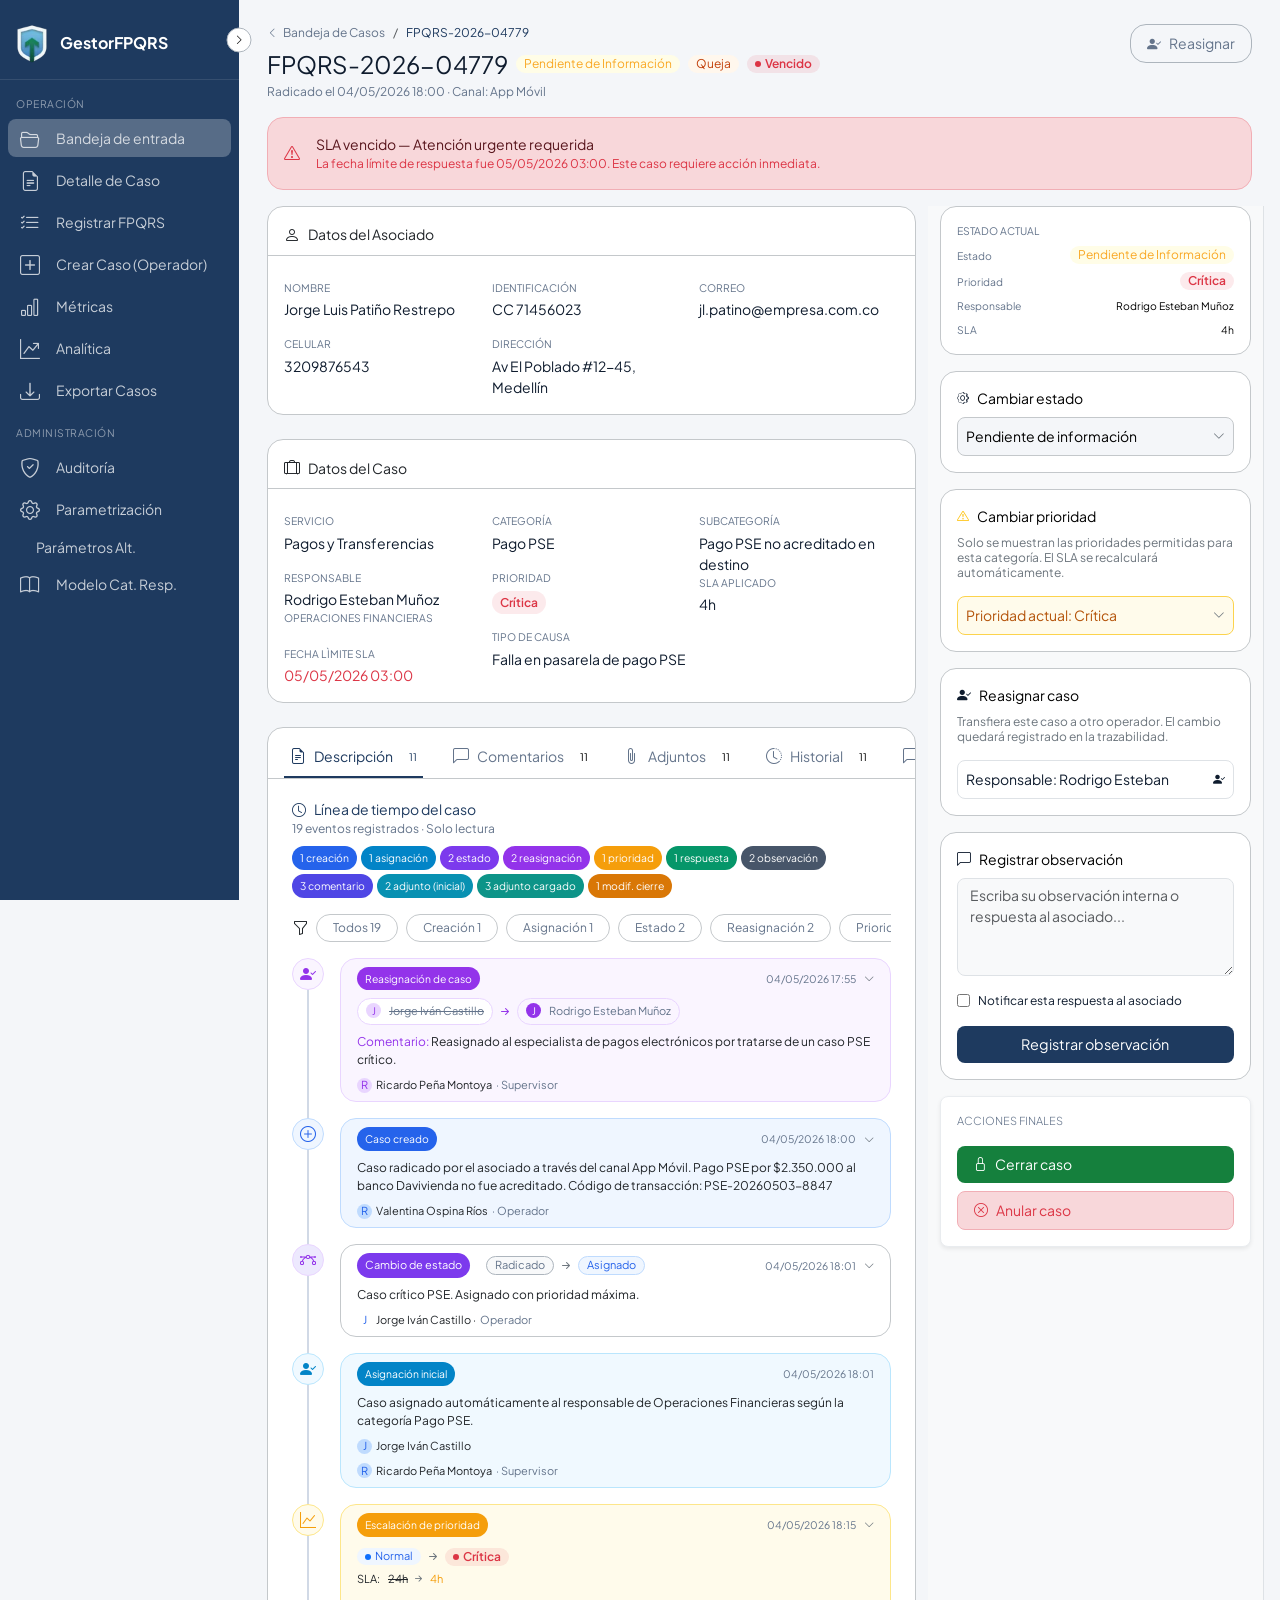
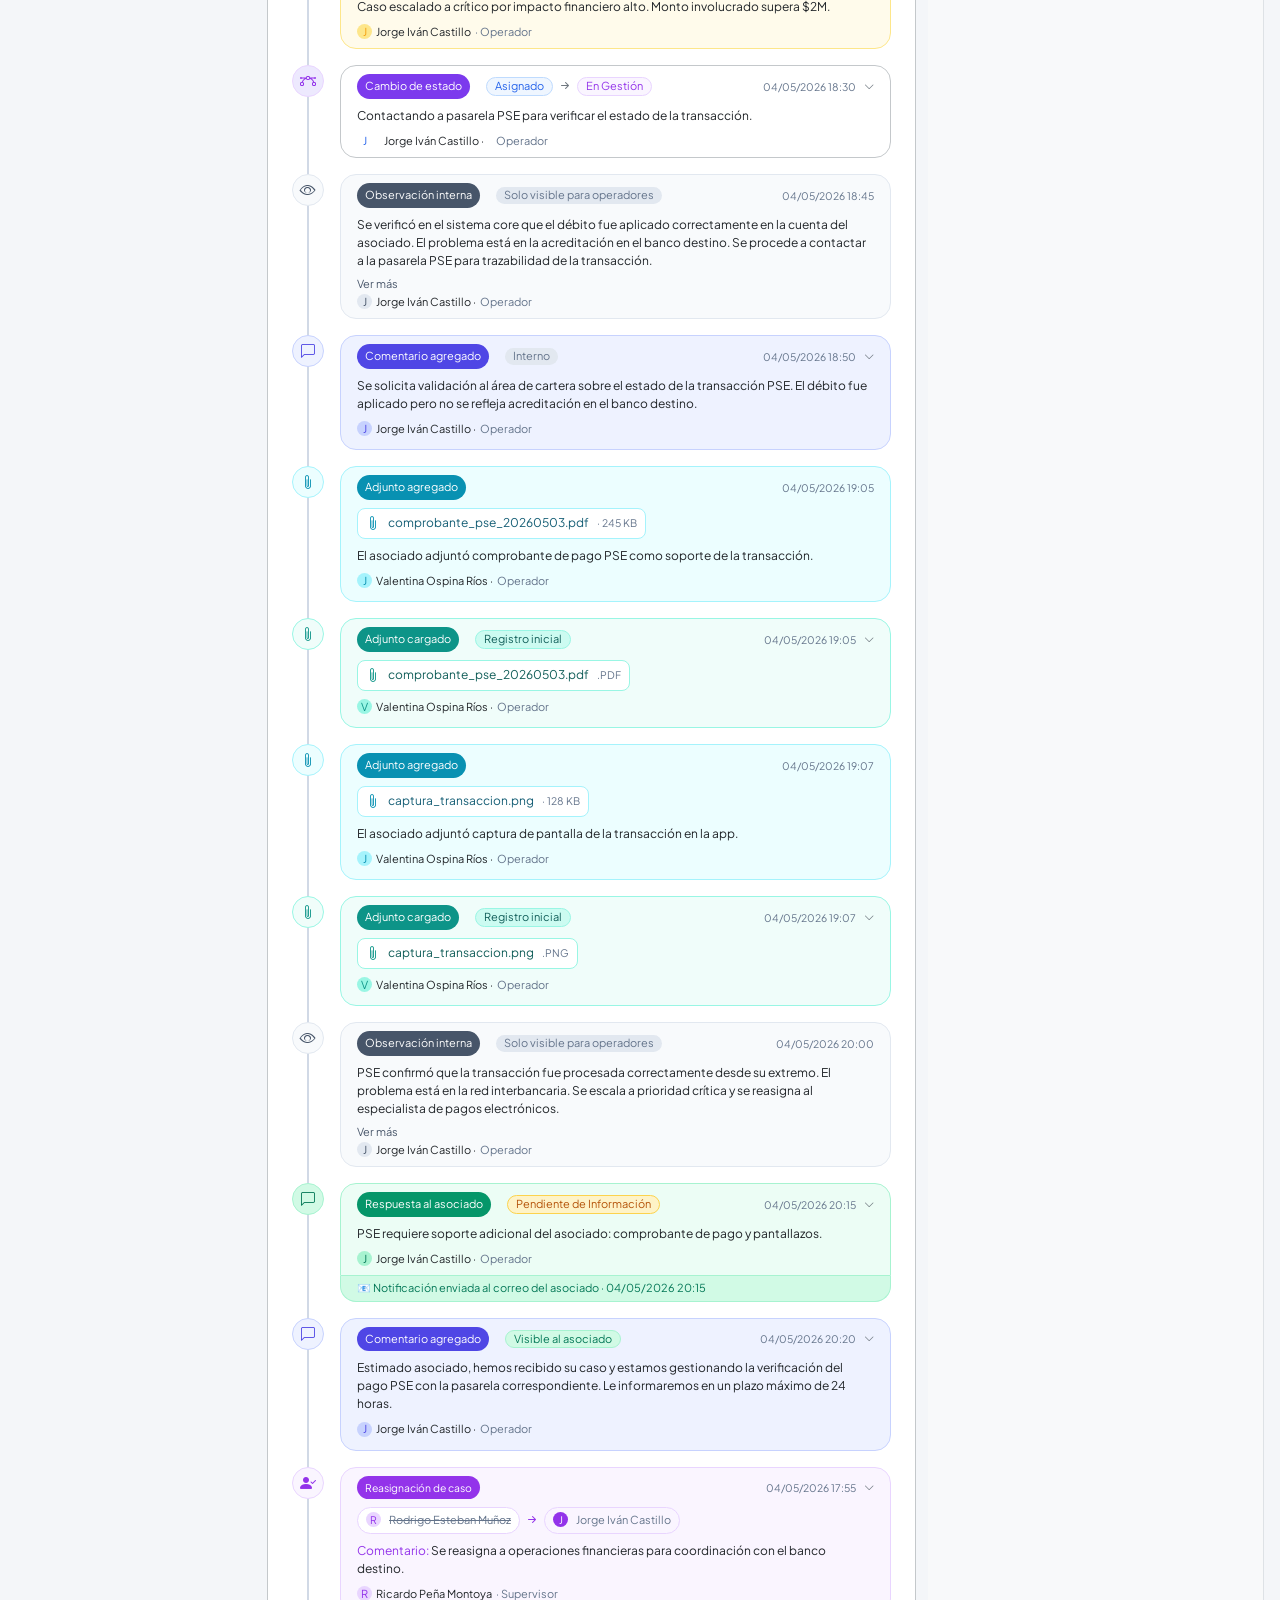
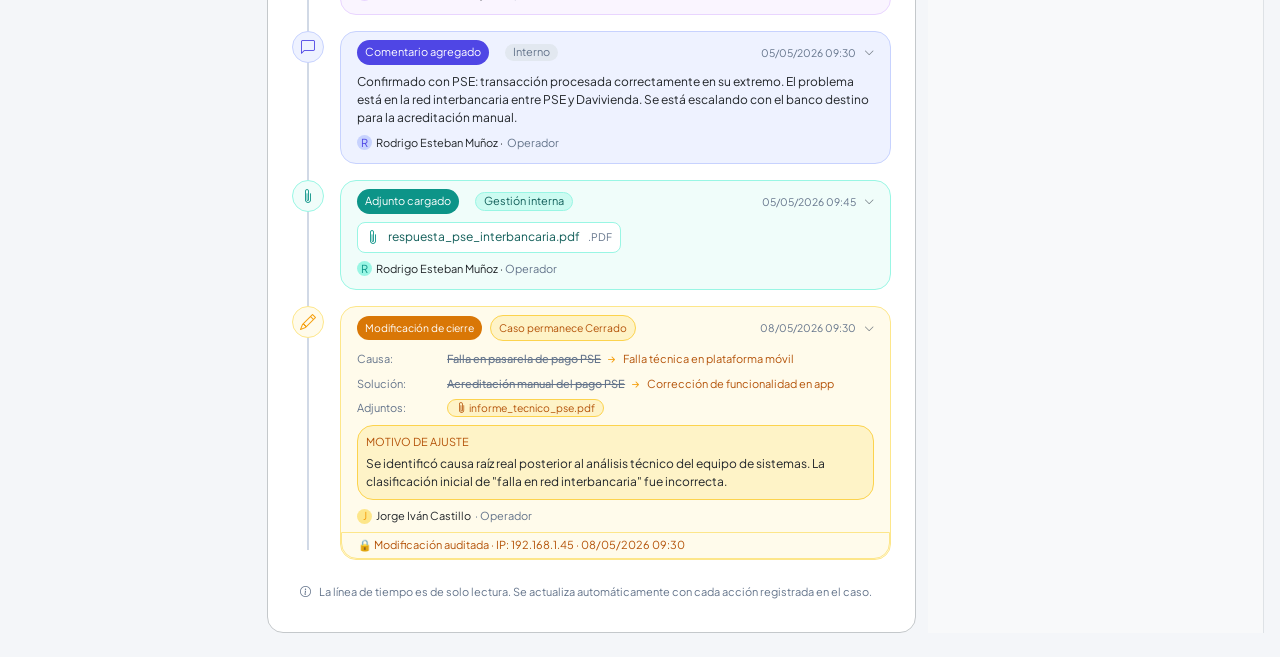
==== commit 12adef17: "Agregamos la estructura del filtro" ====
--- a/caseDetail.html
+++ b/caseDetail.html
@@ -212,7 +212,7 @@
               </div>
 
               <div class="bg-white rounded-4 border border-1 border-secondary-subtle mt-4">
-                <div class="p-2 px-3 d-flex gap-4 overflow-x-auto border-bottom border-1 border-secondary-subtle">
+                <div class="p-2 px-3 d-flex gap-4 overflow-x-auto border-bottom border-1 border-secondary-subtle pb-0">
                   <button class="border-0 border-bottom border-2 border-white py-2 bg-transparent d-flex align-items-center gap-2 btn-tab-active outline-0 btnTab" data-tab="description">
                     <i class="bi bi-file-earmark-text cl-card-text"></i>
                     <span class="fs-14 cl-card-text">Descripción</span>
@@ -461,6 +461,32 @@
                       
                       </div>
 
+                      <div class="overflow-x-auto w-100 mt-3 d-flex align-items-center gap-2">
+                        <i class="bi bi-funnel"></i>
+                        <button class="text-nowrap border border-1 border-secondary-subtle rounded-4 py-1 px-3 text-small bg-white cl-card-text">Todos 19</button>
+                        <button class="text-nowrap border border-1 border-secondary-subtle rounded-4 py-1 px-3 text-small bg-white cl-card-text">Creación 1</button>
+
+                        <button class="text-nowrap border border-1 border-secondary-subtle rounded-4 py-1 px-3 text-small bg-white cl-card-text">Asignación 1</button>
+
+                        <button class="text-nowrap border border-1 border-secondary-subtle rounded-4 py-1 px-3 text-small bg-white cl-card-text">Estado 2</button>
+
+                        <button class="text-nowrap border border-1 border-secondary-subtle rounded-4 py-1 px-3 text-small bg-white cl-card-text">Reasignación 2</button>
+
+                        <button class="text-nowrap border border-1 border-secondary-subtle rounded-4 py-1 px-3 text-small bg-white cl-card-text">Prioridad 1</button>
+
+                        <button class="text-nowrap border border-1 border-secondary-subtle rounded-4 py-1 px-3 text-small bg-white cl-card-text">Respuesta 1</button>
+
+                        <button class="text-nowrap border border-1 border-secondary-subtle rounded-4 py-1 px-3 text-small bg-white cl-card-text">Observación 2</button>
+
+                        <button class="text-nowrap border border-1 border-secondary-subtle rounded-4 py-1 px-3 text-small bg-white cl-card-text">Comentario 3</button>
+
+                        <button class="text-nowrap border border-1 border-secondary-subtle rounded-4 py-1 px-3 text-small bg-white cl-card-text">Adjunto (inicial) 2</button>
+
+                        <button class="text-nowrap border border-1 border-secondary-subtle rounded-4 py-1 px-3 text-small bg-white cl-card-text">Adjunto cargado 3</button>
+
+                        <button class="text-nowrap border border-1 border-secondary-subtle rounded-4 py-1 px-3 text-small bg-white cl-card-text">Modif. cierre 1</button>
+                      </div>
+
                       <section class="cards-time">
                         <!-- Card 1 -->
                         <div class="d-flex mt-3 gap-3">
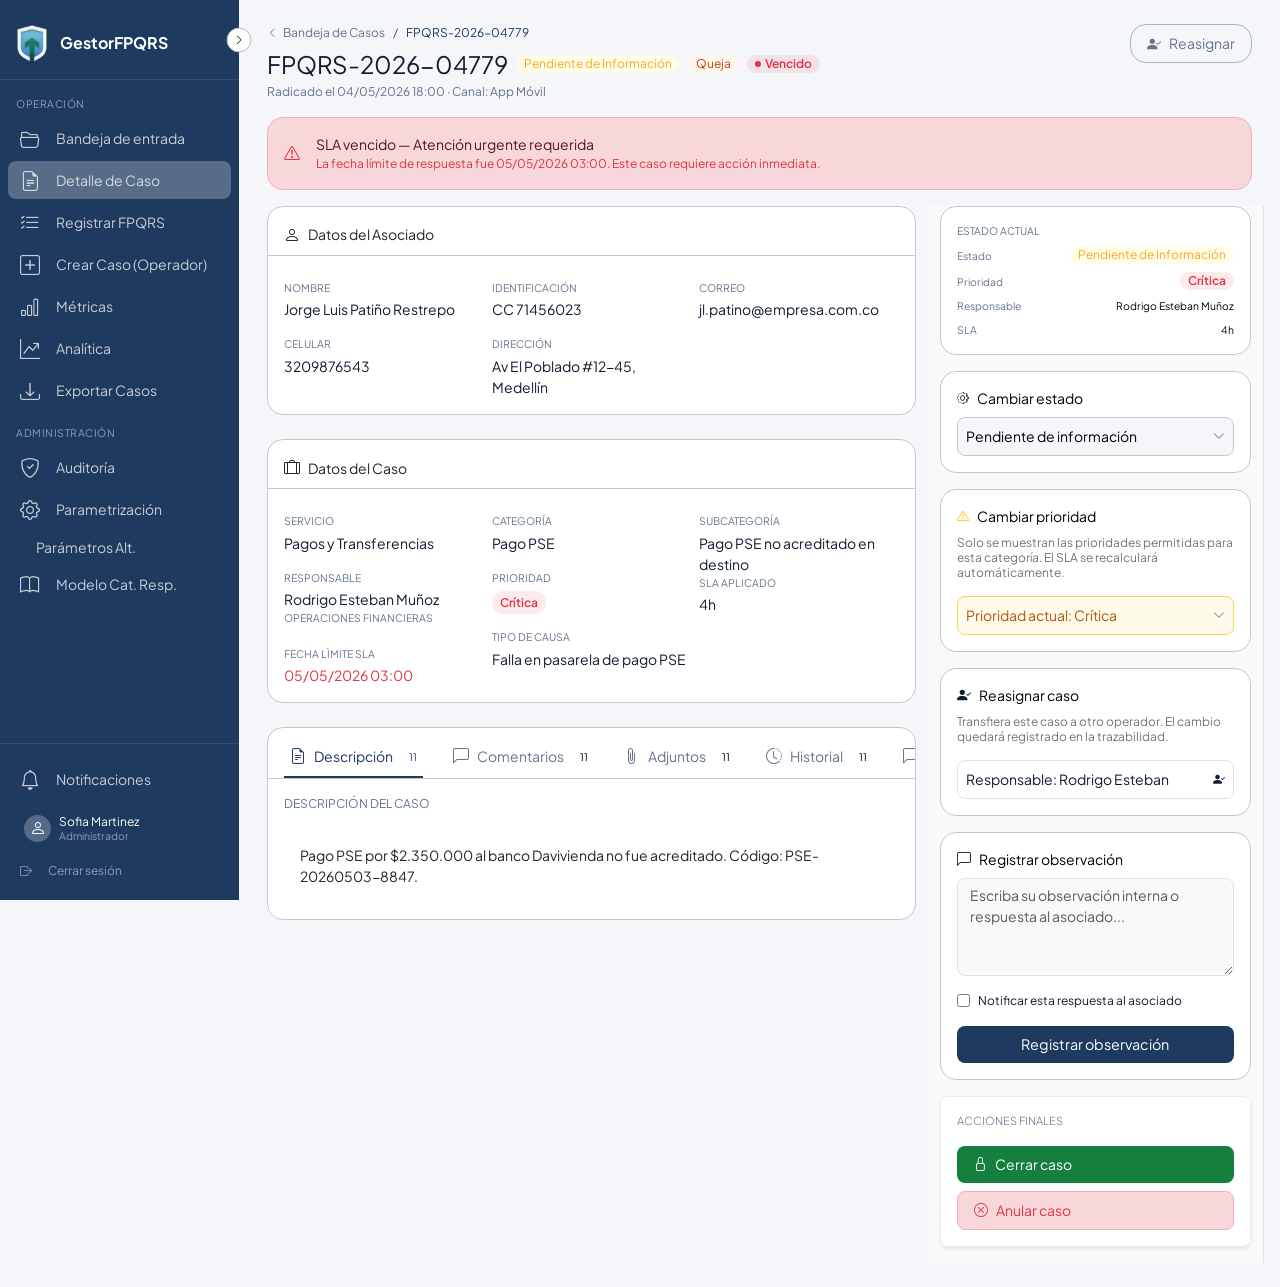
==== commit 2903e3ed: "Finalizando MediaQueries, agregamos la seccion de Respuestas" ====
--- a/caseDetail.html
+++ b/caseDetail.html
@@ -30,15 +30,15 @@
         <div class="Management-left-bar__menu p-2 py-3">
           <p class="menu-title text-small2 text-white text-opacity-50 text-uppercase fw-normal ps-2 my-2 mt-0 hide-nav-child">Operación</p>
           <nav class="navigation d-flex flex-column gap-1">
-            <a href="#" class="text-decoration-none px-2 py-1 text-white text-opacity-75 rounded-3 d-flex align-items-center gap-3 bg-white bg-opacity-25">
+            <a href="caseManagement.html" class="text-decoration-none px-2 py-1 text-white text-opacity-75 rounded-3 d-flex align-items-center gap-3">
               <i class="bi bi-folder2-open ms-1 fs-5"></i>
               <span  class="pe-3 hide-nav-child">Bandeja de entrada</span>
             </a>
-            <a href="#" class="text-decoration-none px-2 py-1 text-white text-opacity-75 rounded-3 d-flex align-items-center gap-3">
+            <a href="caseDetail.html" class="text-decoration-none px-2 py-1 text-white text-opacity-75 rounded-3 d-flex align-items-center gap-3 bg-white bg-opacity-25">
               <i class="bi bi-file-earmark-text ms-1 fs-5"></i>
               <span  class="pe-3 hide-nav-child">Detalle de Caso</span>
             </a>
-            <a href="#" class="text-decoration-none px-2 py-1 text-white text-opacity-75 rounded-3 d-flex align-items-center gap-3">
+            <a href="registration-fpqrs.html" class="text-decoration-none px-2 py-1 text-white text-opacity-75 rounded-3 d-flex align-items-center gap-3">
               <i class="bi bi-list-check ms-1 fs-5"></i>
               <span  class="pe-3 hide-nav-child">Registrar FPQRS</span>
             </a>
@@ -82,6 +82,28 @@
           </nav>
         </div>
 
+
+        <div class="position-absolute bottom-0 p-2 py-3 w-100 bg-clr-primary border-top border-1 border-white border-opacity-10">
+          <a href="caseManagement.html" class="text-decoration-none px-2 py-1 text-white text-opacity-75 rounded-3 d-flex align-items-center gap-3 fs-14">
+            <i class="bi bi-bell ms-1 fs-5"></i>
+            <span  class="pe-3 hide-nav-child">Notificaciones</span>
+          </a>
+
+          <div class="d-flex align-items-center gap-2 ps-3 my-3">
+            <p class="avatar-name bg-white bg-opacity-25 rounded-circle d-flex justify-content-center align-items-center mb-0">
+              <i class="bi bi-person text-white lh-sm"></i>
+            </p>
+            <div>
+              <p class="text-white text-small mb-0 lh-sm hide-nav-child">Sofia Martinez</p>
+              <p class="text-white text-opacity-50 text-small2 mb-0 lh-sm hide-nav-child">Administrador</p>
+            </div>
+          </div>
+
+          <a href="index.html" class="text-decoration-none px-2 py-1 text-white text-opacity-50 rounded-3 d-flex align-items-center gap-3 text-small">
+            <i class="bi bi-box-arrow-right ms-1"></i>
+            <span class="pe-3 hide-nav-child">Cerrar sesión</span>
+          </a>
+        </div>
       </aside>
 
       <main class="d-flex justify-content-start align-items-start flex-column py-4 flex-grow-1 main-content px-3">
@@ -241,7 +263,7 @@
                 </div>
 
                 <section id="contentTab" class="p-3">
-                  <div id="description" class="d-none">
+                  <div id="description" class="">
                     <p class="cl-card-text text-uppercase text-small">Descripción del caso</p>
                     <div class="p-3">
                       <p class="mb-0 fs-14">Pago PSE por $2.350.000 al banco Davivienda no fue acreditado. Código: PSE-20260503-8847.</p>
@@ -436,7 +458,7 @@
                       </div>
                     </div>
                   </div>
-                  <div id="history" class="">
+                  <div id="history" class="d-none">
                     <div class="d-flex flex-column justify-content-between py-1 px-2 pb-3">
                       <div class="d-flex align-items-center gap-2">
                         <i class="bi bi-clock clr-primary fs-14"></i>
@@ -2020,7 +2042,62 @@
                     </div>
                   </div>
 
-                  <div id="response" class="d-none">response</div>
+                  <div id="response" class="d-none">
+                    <section class="bg-white rounded-4 border border-1 border-secondary-subtle mt-3">
+                      <div class="d-flex align-items-center gap-2 border-bottom border-1 border-secondary-subtle px-3 py-2">
+                        <i class="bi bi-send"></i>
+                        <p class="text-blue-black fs-11 mb-0 text-uppercase">Redactar respuesta al asociado</p>
+                      </div>
+
+                      <form class="p-3">
+                        <div class="row align-items-center mb-3">
+                          <div class="col-auto">
+                            <p class="text-blue-black fs-11 mb-0 text-uppercase">Para</p>
+                          </div>
+                          <div class="col text-left">
+                            <p class="text-blue-black fs-14 mb-0">jl.patino@empresa.com.co</p>
+                          </div>
+                        </div>
+                        <div class="row align-items-center mb-3">
+                          <div class="col-auto">
+                            <p class="text-blue-black fs-11 mb-0 text-uppercase">Asunto</p>
+                          </div>
+                          <div class="col text-left">
+                            <input type="text" id="names" class="form-control rounded-3 fs-14 py-2" placeholder="Re: Caso FPQRS-2026-04779">
+                          </div>
+                        </div>
+                        <div class="row px-2 mb-3">
+                          <textarea class="form-control  fs-14" id="descriptionDetails" rows="4" placeholder="Escriba aquí la respuesta para el asociado..."></textarea>
+                        </div>
+                        <div class="d-flex flex-row justify-content-between mb-0">
+                          <label for="uploadFile" class="d-flex align-items-center text-small cl-card-text">
+                            <i class="bi bi-paperclip fs-6"></i>
+                            Adjuntar archivo
+
+                            <input type="file" name="file" id="uploadFile" class="d-none">
+                          </label>
+                          <button type="button" class="rounded-3 border-0 bg-clr-primary text-white text-sm py-2 shadow-none px-3 opacity-75">
+                            <i class="bi bi-send text-white fs-14 me-1"></i>
+                            Enviar respuesta
+                          </button>
+                        </div>
+
+                        
+                      </form>
+
+                    </section>
+                    <div class="py-3">
+                      <p class="lh-sm mb-0 text-small cl-card-text text-truncate">Respuestas enviadas al asociado</p>
+
+                      <div class="rounded-4 w-100 p-3 gap-3 mt-3 border border-1 border-info-subtle" style="background-color: #eff6ff;">
+                        <div class="d-flex align-items-center justify-content-between">
+                          <p class="lh-sm mb-1 fs-14" style="color: #1e40af;">Respuesta enviada</p>
+                          <p class="lh-sm mb-1 text-small cl-card-text">04/05/2026 20:15</p>
+                        </div>
+                        <p class="lh-base mb-0 fs-14 text-black">PSE requiere soporte adicional del asociado: comprobante de pago y pantallazos.</p>
+                      </div>
+                    </div>
+                  </div>
                 </section>
               </div>
             </div>
--- a/assets/css/index.css
+++ b/assets/css/index.css
@@ -155,6 +155,10 @@
 }
 .Management-left-bar__menu .menu-title, .Management-left-bar__menu + .menu-title{letter-spacing: .5px;}
 .Management-left-bar__menu .navigation a{ font-size: 14px;}
+.Management-left-bar__menu .navigation a:hover{
+  transition: .3s all ease-in-out;
+  color: #FFF !important;
+}
 .ff-zilla{font-family: 'Zilla Slab', serif;font-variant-numeric: lining-nums;letter-spacing: 2px;}
 .dot-danger{top: 10%; right: 6%;}
 .fs-14{font-size: 14px;}
@@ -191,6 +195,13 @@
   color: #FFF !important;
   background-color: #1e3a5f;
 }
+
+.grid-container{
+  display: grid;
+  grid-template-columns: repeat(4, 1fr);
+  column-gap: 1rem;
+}
+
 .bg-gestion{background-color: #fff3e0;color: #e65100;}
 .bg-asignado{background-color: #f3e5f5;color: #6a1b9a;}
 .badged-pending{background-color: #fffde7; color: #f9a825;}
@@ -327,7 +338,18 @@
 .amber-text{ color: var(--amber-text); }
 
 
-
+@media(max-width: 1024px){
+  .grid-container{
+    grid-template-columns: repeat(2, 1fr);
+    row-gap: 1rem;
+  }
+}
+@media(max-width: 550px){
+  .grid-container{
+      grid-template-columns: repeat(1, 1fr);
+      row-gap: 1rem;
+    }
+}
 @media (min-width: 576px) {
     .modal-dialog {
       max-width: 450px;
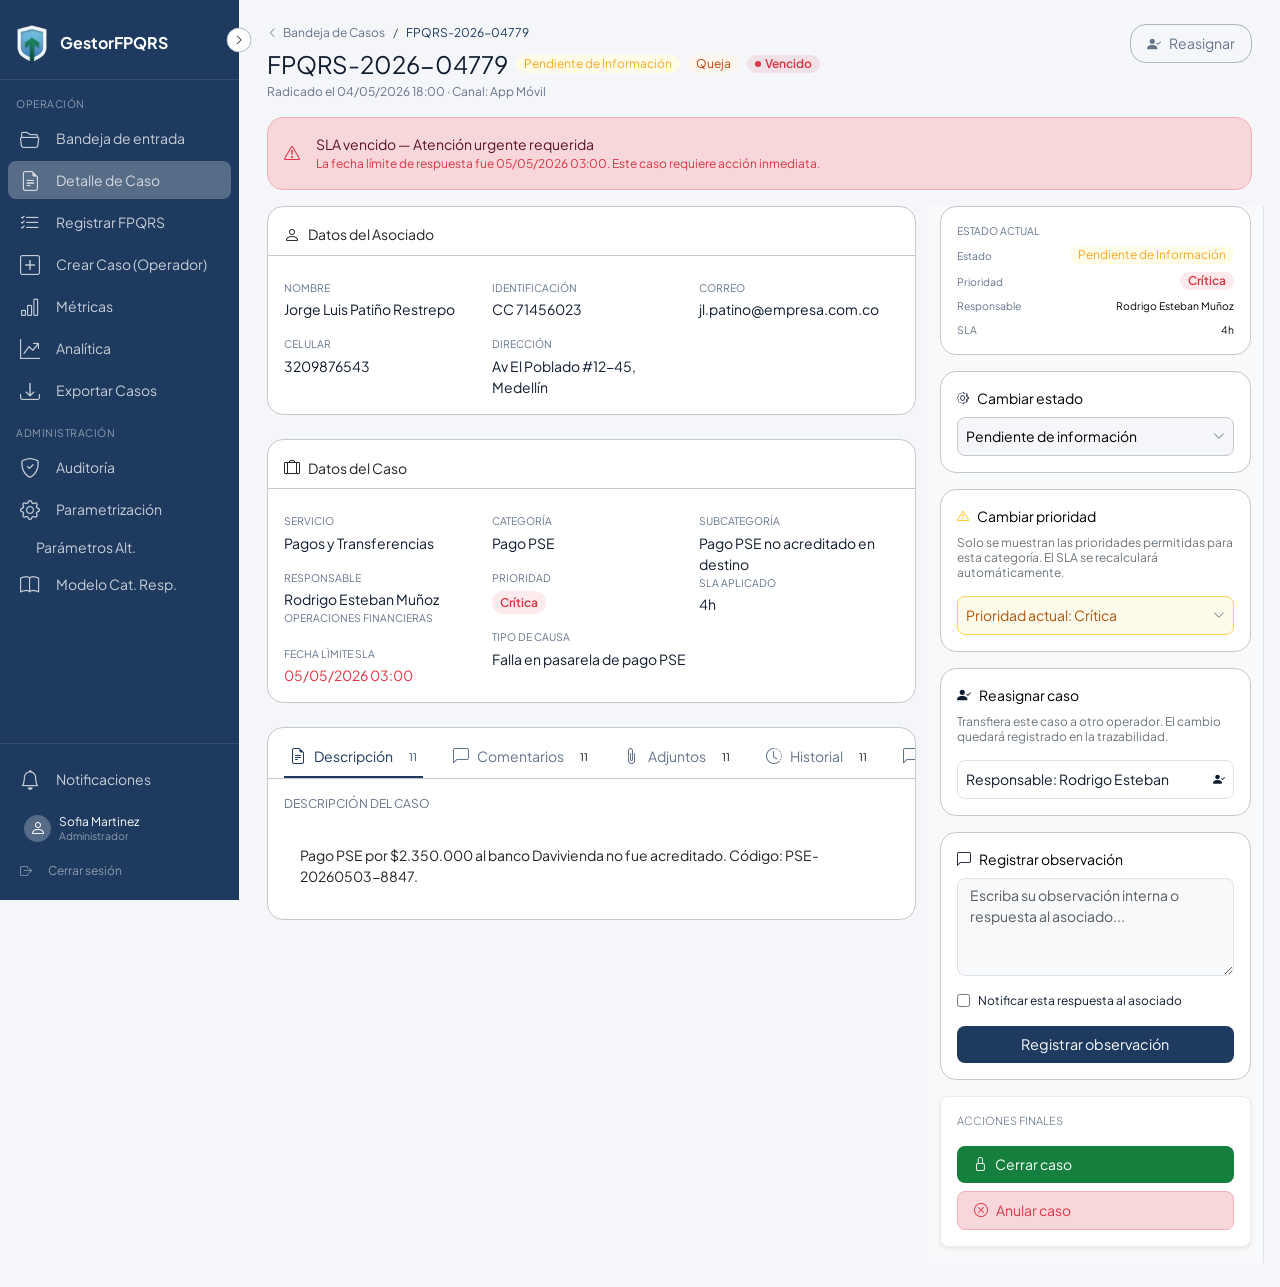
==== commit 8658fd90: "Ajustando direccion css" ====
--- a/caseDetail.html
+++ b/caseDetail.html
@@ -9,7 +9,7 @@
   <link rel="preconnect" href="https://fonts.googleapis.com">
   <link rel="preconnect" href="https://fonts.gstatic.com" crossorigin>
   <link href="https://fonts.googleapis.com/css2?family=Plus+Jakarta+Sans:ital,wght@0,200..800;1,200..800&family=Zilla+Slab:ital,wght@0,300;0,400;0,500;0,600;0,700;1,300;1,400;1,500;1,600;1,700&display=swap" rel="stylesheet">
-  <link rel="stylesheet" href="/assets/css/index.css" />
+  <link rel="stylesheet" href="./assets/css/index.css" />
 </head>
 <body>
   <div class="container-fluid p-0">
